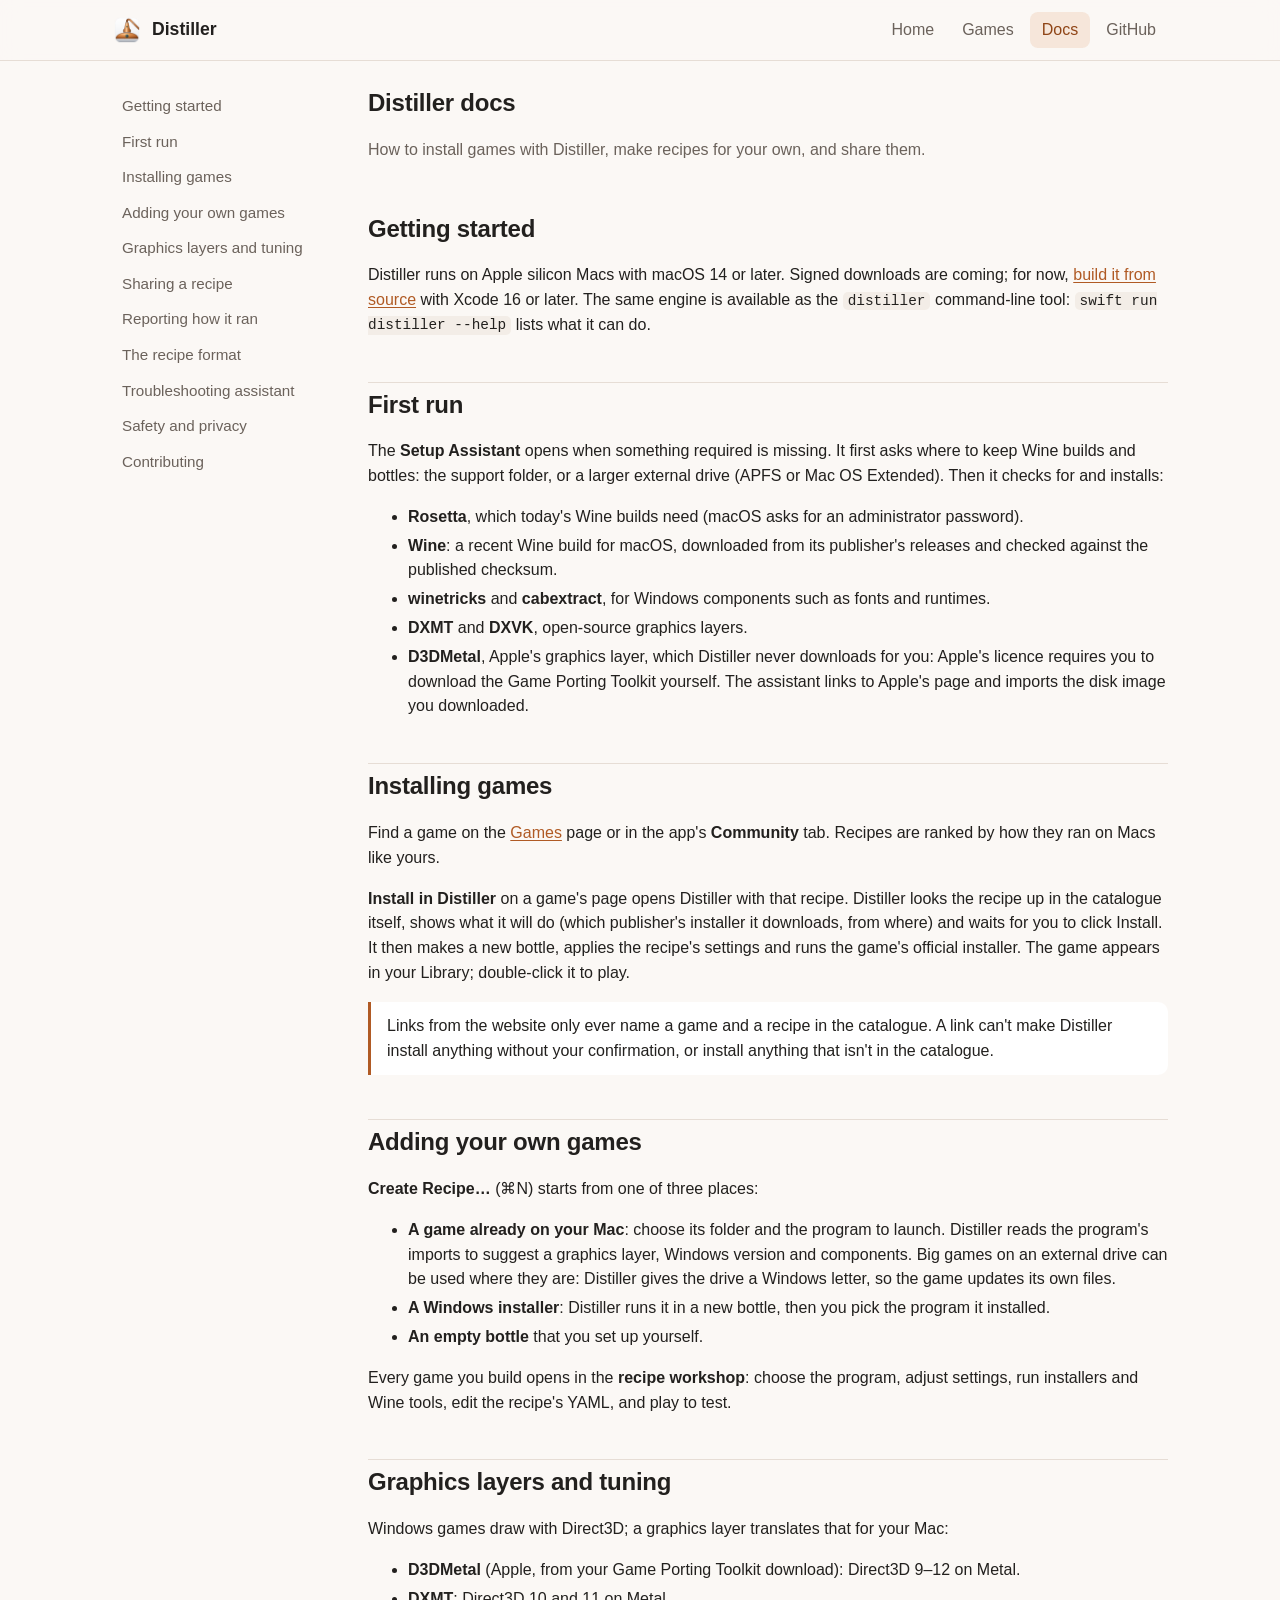
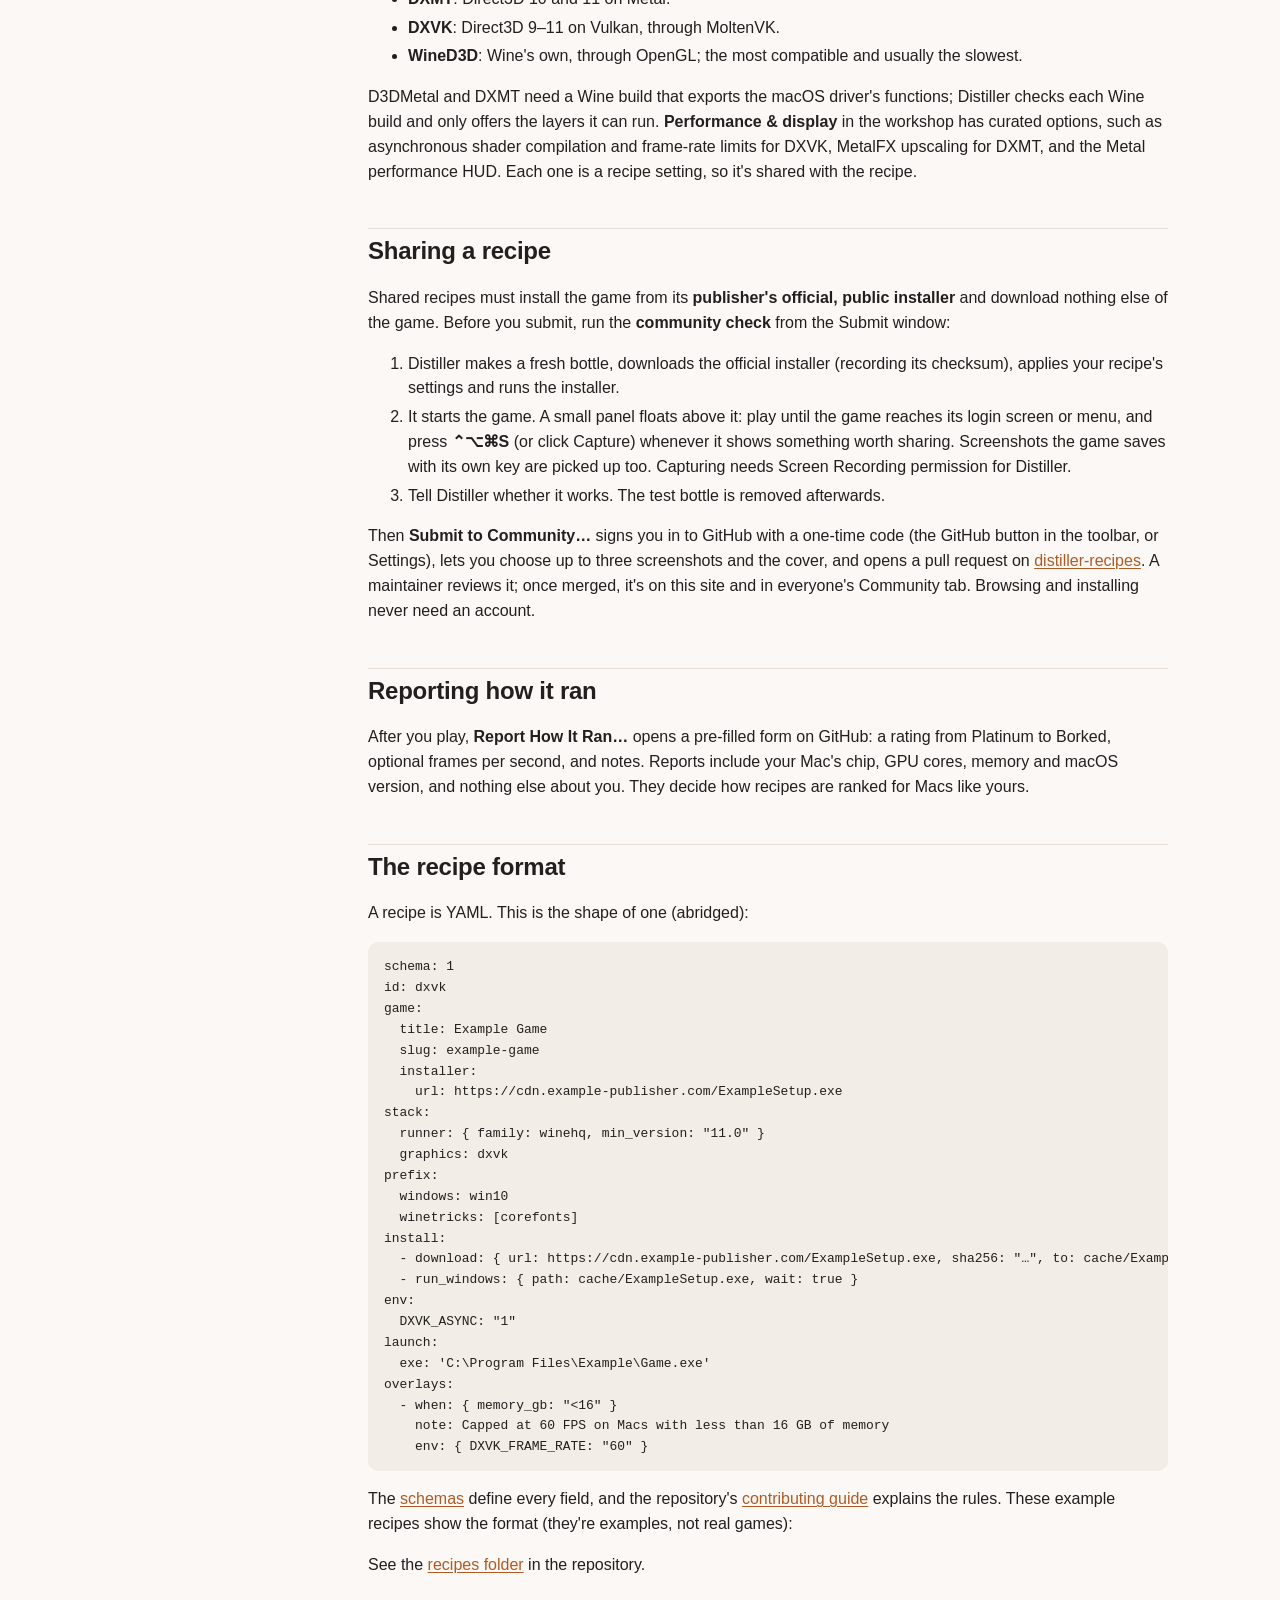
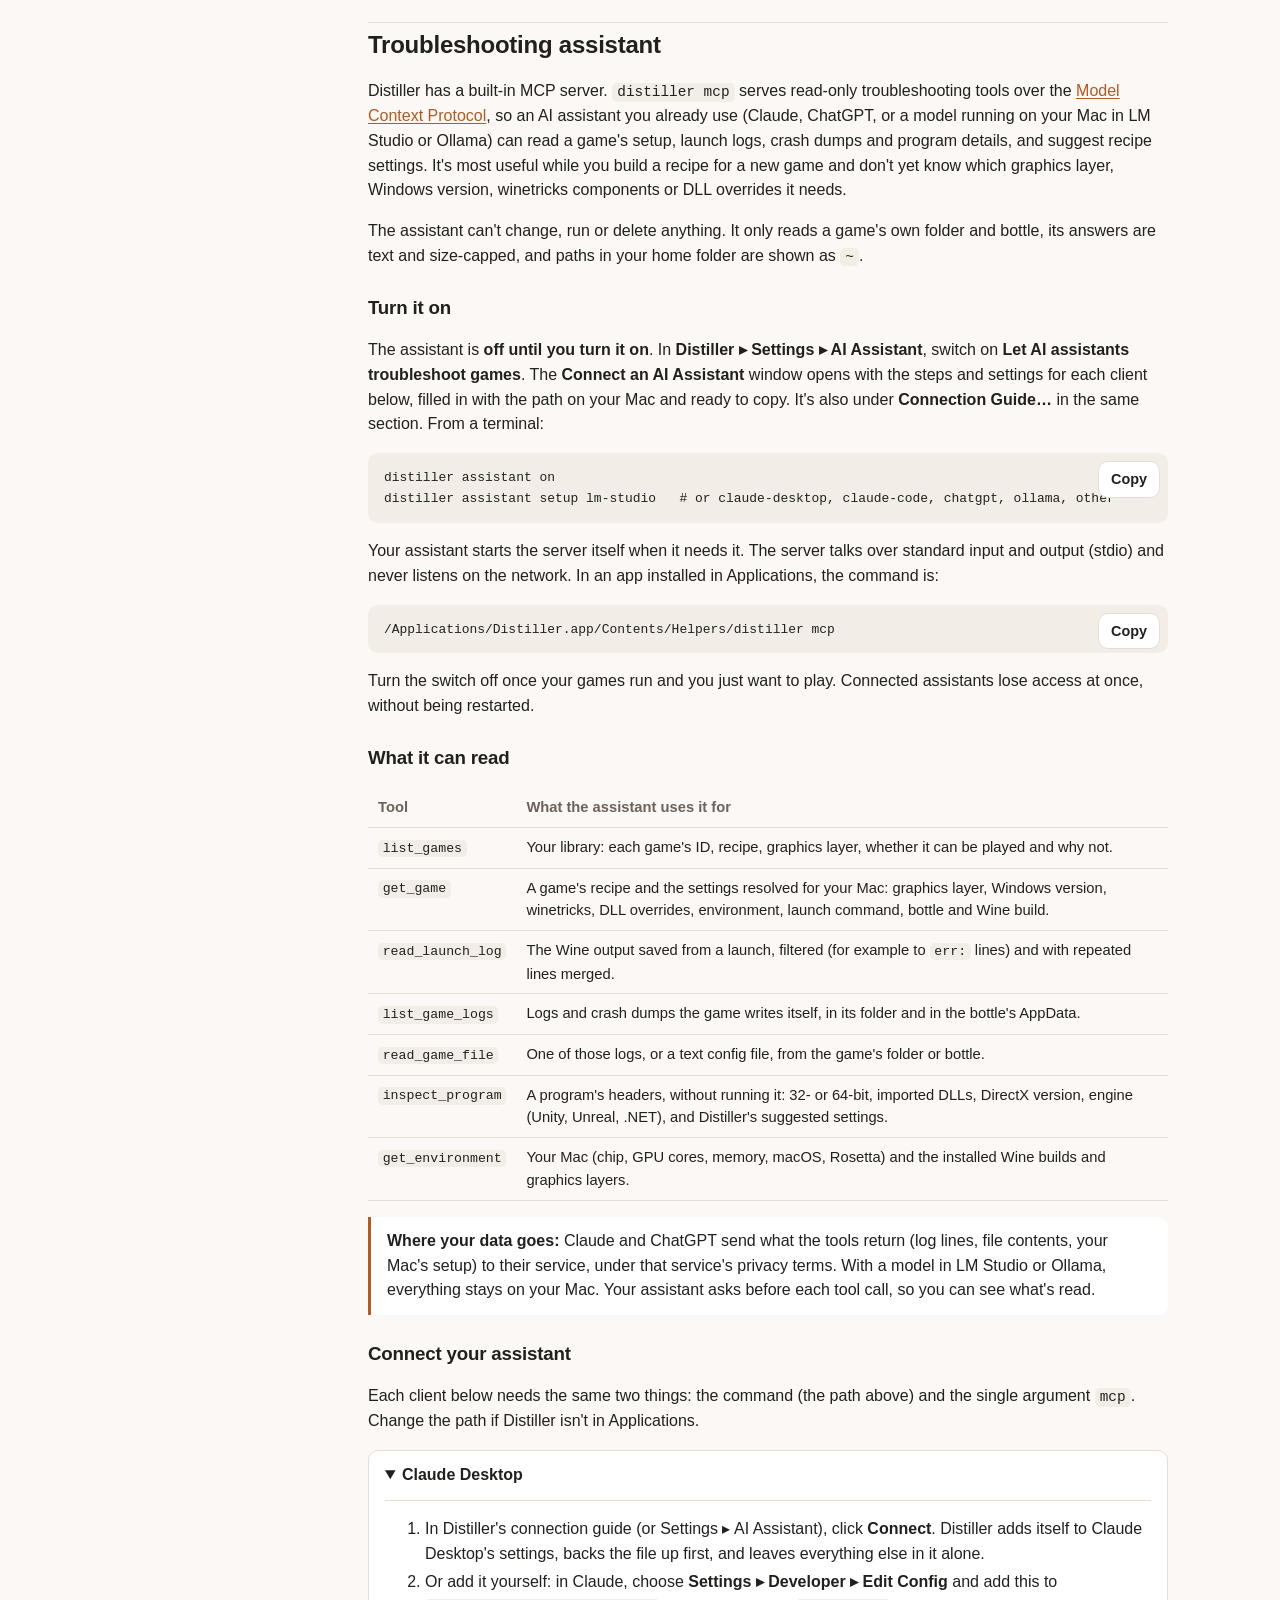
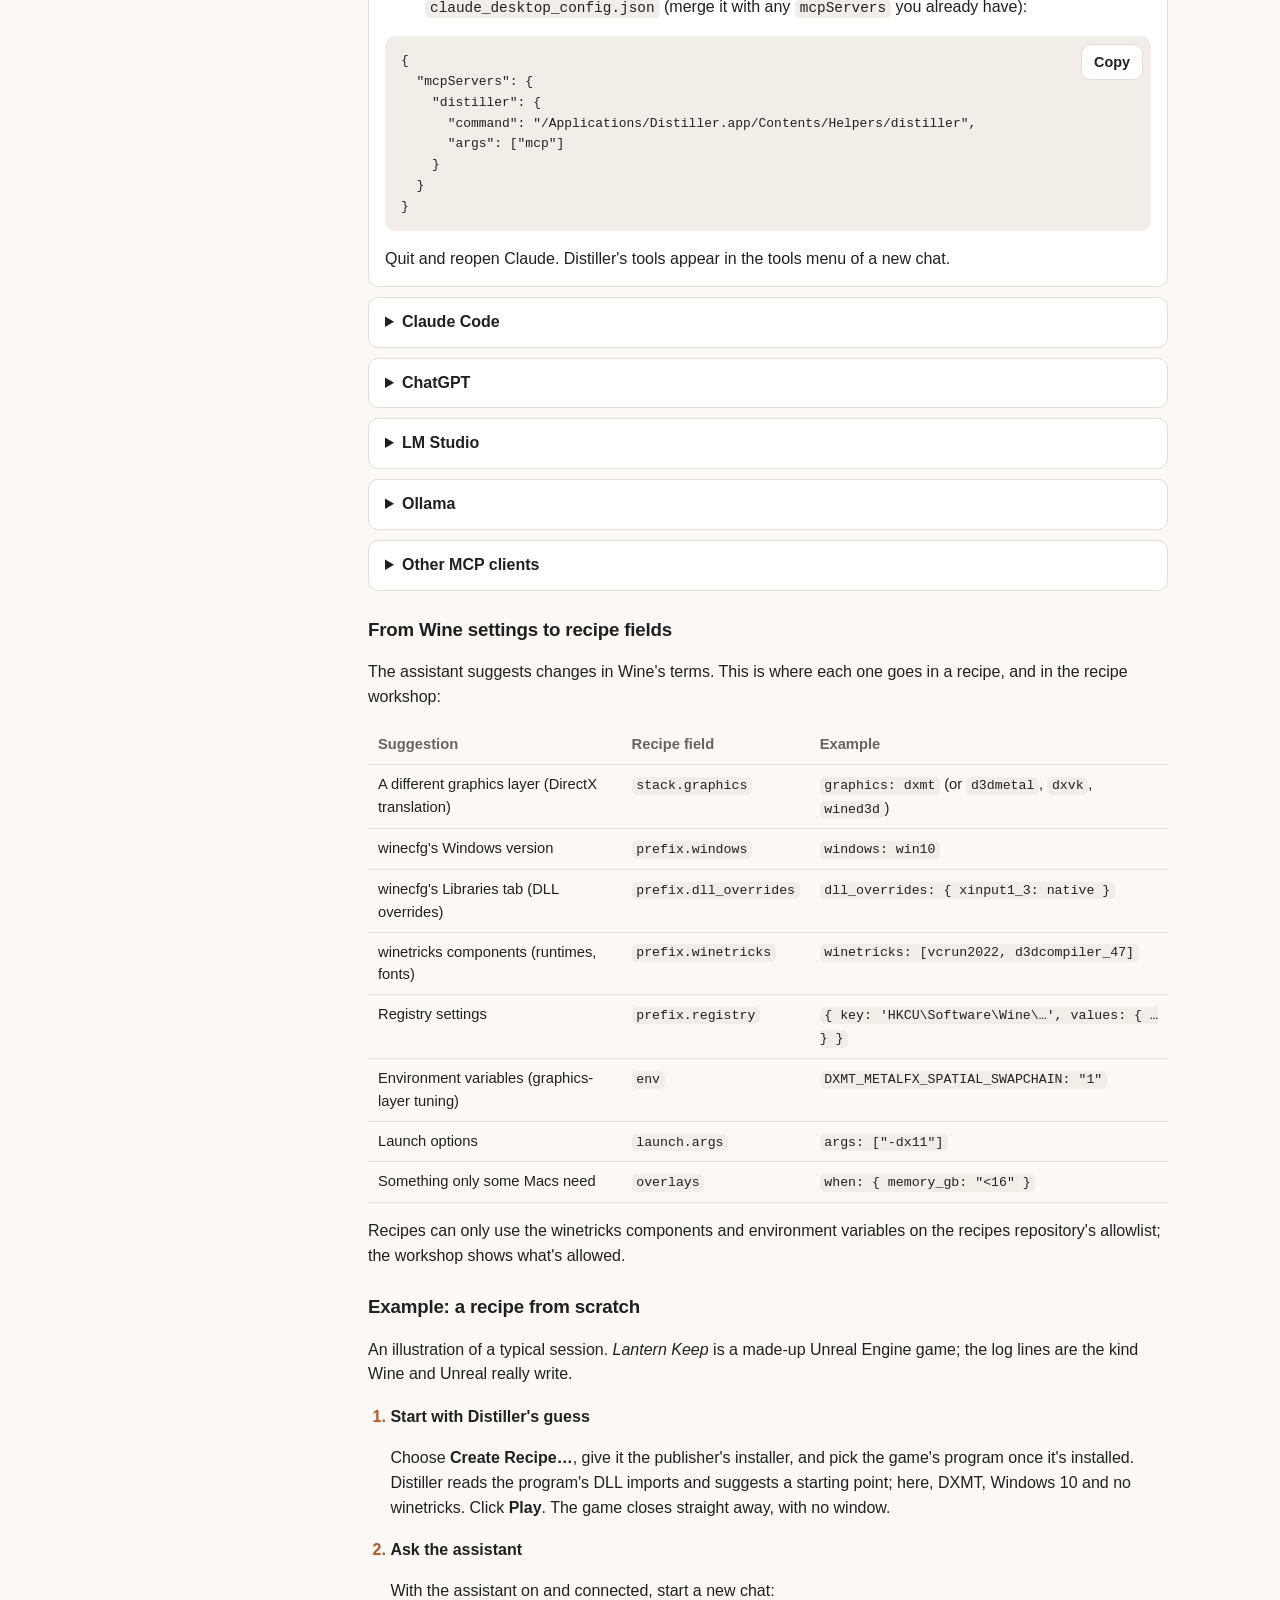
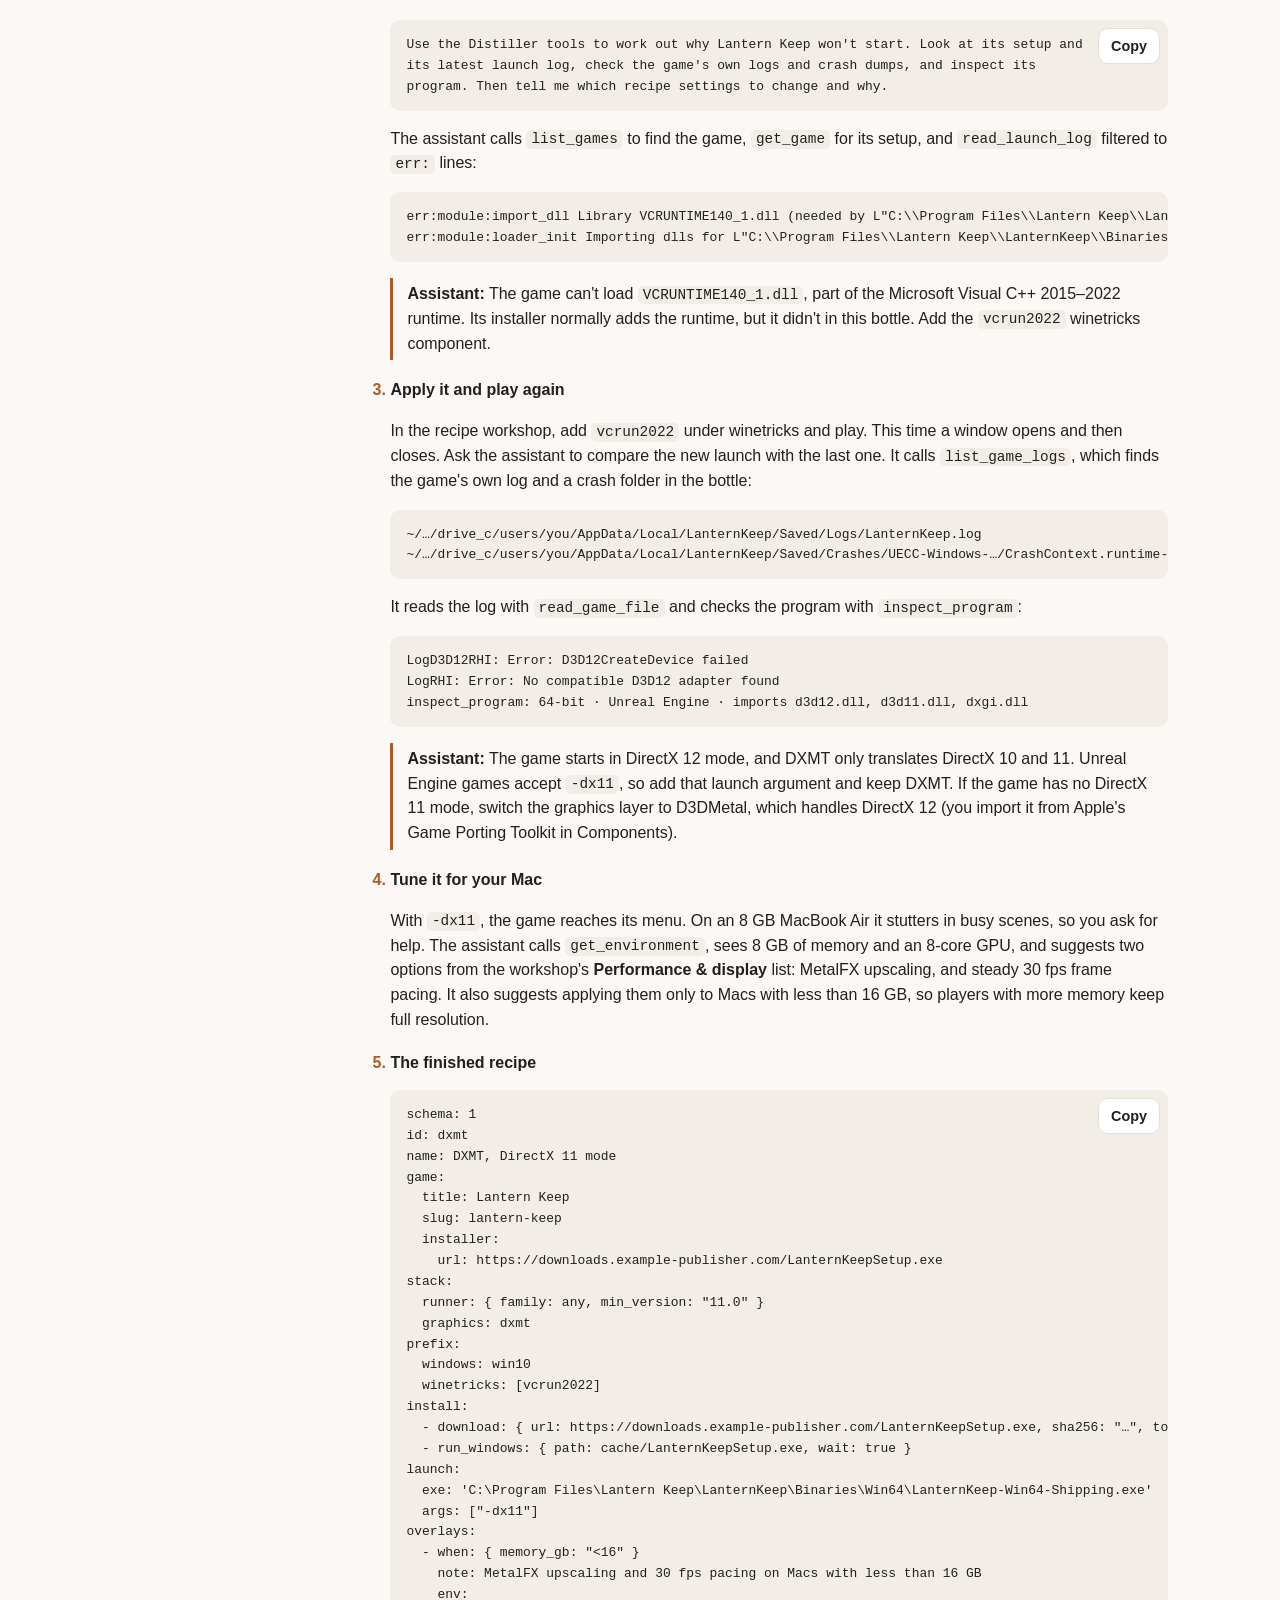
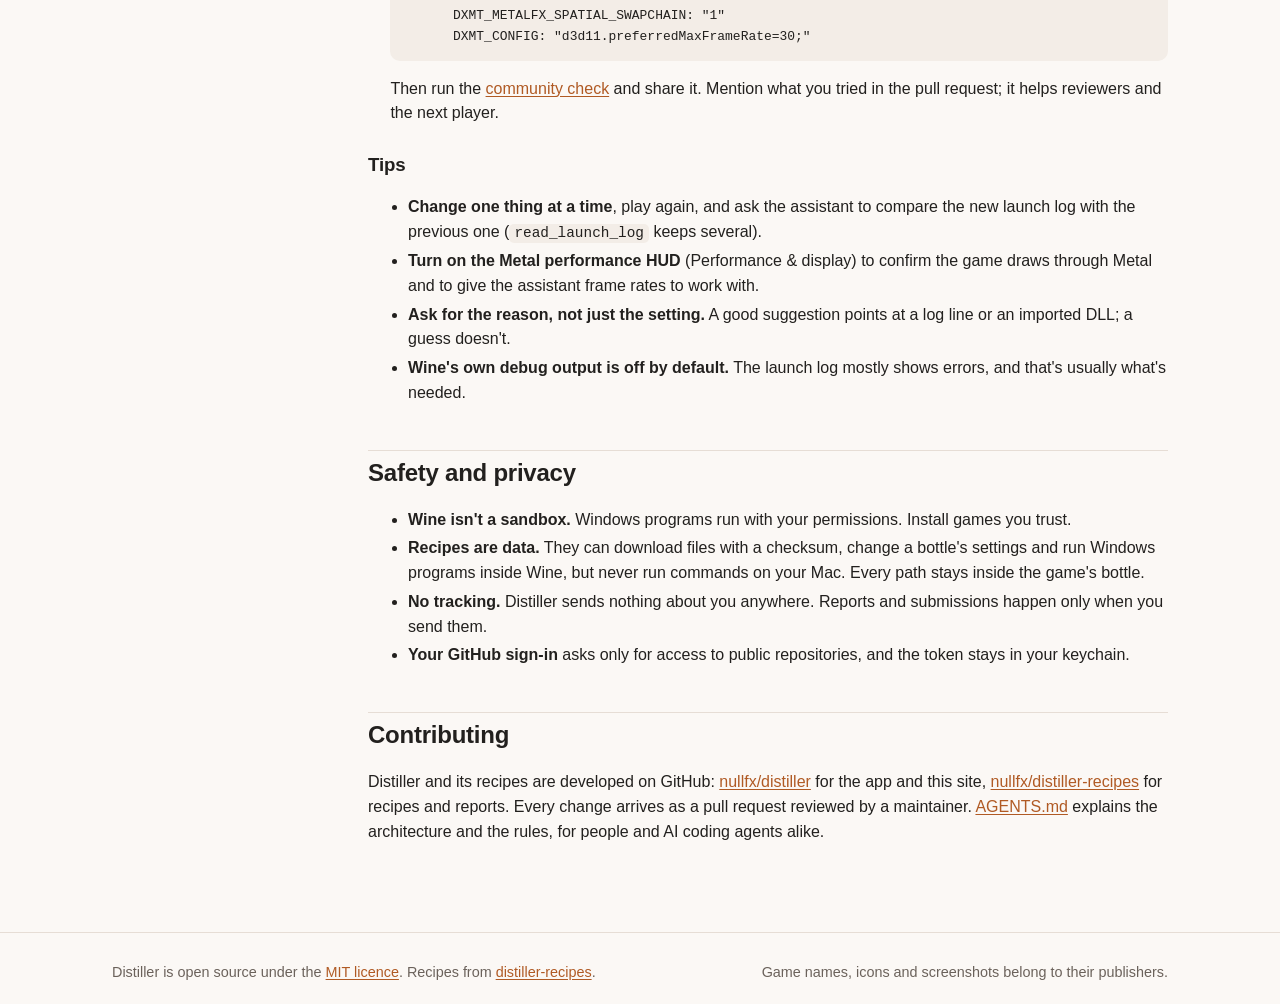
==== site/docs/index.html @ 23c2e6ca "AI assistant: off by default, connection guide in the app and on the website - The troubleshooting a" ====
<!doctype html>
<html lang="en">
<head>
  <meta charset="utf-8">
  <meta name="viewport" content="width=device-width, initial-scale=1, viewport-fit=cover">
  <title>Docs · Distiller</title>
  <meta name="description" content="How to install Windows games with Distiller, make recipes and share them.">
  <meta name="color-scheme" content="light dark">
  <meta property="og:title" content="Docs · Distiller">
  <meta property="og:description" content="How to install Windows games with Distiller, make recipes and share them.">
  <meta property="og:image" content="https://nullfx.github.io/distiller/assets/icon.png">
  <link rel="icon" type="image/png" href="../assets/favicon.png">
  <link rel="apple-touch-icon" href="../assets/icon.png">
  <link rel="stylesheet" href="../assets/site.css">
</head>
<body>
  <header class="site-header">
    <div class="wrap">
      <a class="brand" href="../"><img src="../assets/favicon.png" alt="" width="30" height="30">Distiller</a>
      <nav class="site-nav" aria-label="Site">
        <a href="../">Home</a>
        <a href="../games/">Games</a>
        <a href="../docs/" aria-current="page">Docs</a>
        <a href="https://github.com/nullfx/distiller">GitHub</a>
      </nav>
    </div>
  </header>
  <main>
    <div class="wrap docs-layout docs">
      <nav class="docs-nav" aria-label="Docs">
        <a href="#getting-started">Getting started</a>
        <a href="#first-run">First run</a>
        <a href="#installing">Installing games</a>
        <a href="#your-games">Adding your own games</a>
        <a href="#graphics">Graphics layers and tuning</a>
        <a href="#sharing">Sharing a recipe</a>
        <a href="#reports">Reporting how it ran</a>
        <a href="#recipes">The recipe format</a>
        <a href="#assistant">Troubleshooting assistant</a>
        <a href="#safety">Safety and privacy</a>
        <a href="#contributing">Contributing</a>
      </nav>
      <article>
        <h1>Distiller docs</h1>
        <p class="muted">How to install games with Distiller, make recipes for your own, and share them.</p>

        <section id="getting-started">
          <h2>Getting started</h2>
          <p>Distiller runs on Apple silicon Macs with macOS 14 or later. Signed downloads are coming; for now, <a href="../#get">build it from source</a> with Xcode 16 or later. The same engine is available as the <code>distiller</code> command-line tool: <code>swift run distiller --help</code> lists what it can do.</p>
        </section>

        <section id="first-run">
          <h2>First run</h2>
          <p>The <strong>Setup Assistant</strong> opens when something required is missing. It first asks where to keep Wine builds and bottles: the support folder, or a larger external drive (APFS or Mac OS Extended). Then it checks for and installs:</p>
          <ul>
            <li><strong>Rosetta</strong>, which today's Wine builds need (macOS asks for an administrator password).</li>
            <li><strong>Wine</strong>: a recent Wine build for macOS, downloaded from its publisher's releases and checked against the published checksum.</li>
            <li><strong>winetricks</strong> and <strong>cabextract</strong>, for Windows components such as fonts and runtimes.</li>
            <li><strong>DXMT</strong> and <strong>DXVK</strong>, open-source graphics layers.</li>
            <li><strong>D3DMetal</strong>, Apple's graphics layer, which Distiller never downloads for you: Apple's licence requires you to download the Game Porting Toolkit yourself. The assistant links to Apple's page and imports the disk image you downloaded.</li>
          </ul>
        </section>

        <section id="installing">
          <h2>Installing games</h2>
          <p>Find a game on the <a href="../games/">Games</a> page or in the app's <strong>Community</strong> tab. Recipes are ranked by how they ran on Macs like yours.</p>
          <p><strong>Install in Distiller</strong> on a game's page opens Distiller with that recipe. Distiller looks the recipe up in the catalogue itself, shows what it will do (which publisher's installer it downloads, from where) and waits for you to click Install. It then makes a new bottle, applies the recipe's settings and runs the game's official installer. The game appears in your Library; double-click it to play.</p>
          <p class="callout">Links from the website only ever name a game and a recipe in the catalogue. A link can't make Distiller install anything without your confirmation, or install anything that isn't in the catalogue.</p>
        </section>

        <section id="your-games">
          <h2>Adding your own games</h2>
          <p><strong>Create Recipe…</strong> (⌘N) starts from one of three places:</p>
          <ul>
            <li><strong>A game already on your Mac</strong>: choose its folder and the program to launch. Distiller reads the program's imports to suggest a graphics layer, Windows version and components. Big games on an external drive can be used where they are: Distiller gives the drive a Windows letter, so the game updates its own files.</li>
            <li><strong>A Windows installer</strong>: Distiller runs it in a new bottle, then you pick the program it installed.</li>
            <li><strong>An empty bottle</strong> that you set up yourself.</li>
          </ul>
          <p>Every game you build opens in the <strong>recipe workshop</strong>: choose the program, adjust settings, run installers and Wine tools, edit the recipe's YAML, and play to test.</p>
        </section>

        <section id="graphics">
          <h2>Graphics layers and tuning</h2>
          <p>Windows games draw with Direct3D; a graphics layer translates that for your Mac:</p>
          <ul>
            <li><strong>D3DMetal</strong> (Apple, from your Game Porting Toolkit download): Direct3D 9–12 on Metal.</li>
            <li><strong>DXMT</strong>: Direct3D 10 and 11 on Metal.</li>
            <li><strong>DXVK</strong>: Direct3D 9–11 on Vulkan, through MoltenVK.</li>
            <li><strong>WineD3D</strong>: Wine's own, through OpenGL; the most compatible and usually the slowest.</li>
          </ul>
          <p>D3DMetal and DXMT need a Wine build that exports the macOS driver's functions; Distiller checks each Wine build and only offers the layers it can run. <strong>Performance &amp; display</strong> in the workshop has curated options, such as asynchronous shader compilation and frame-rate limits for DXVK, MetalFX upscaling for DXMT, and the Metal performance HUD. Each one is a recipe setting, so it's shared with the recipe.</p>
        </section>

        <section id="sharing">
          <h2>Sharing a recipe</h2>
          <p>Shared recipes must install the game from its <strong>publisher's official, public installer</strong> and download nothing else of the game. Before you submit, run the <strong>community check</strong> from the Submit window:</p>
          <ol>
            <li>Distiller makes a fresh bottle, downloads the official installer (recording its checksum), applies your recipe's settings and runs the installer.</li>
            <li>It starts the game. A small panel floats above it: play until the game reaches its login screen or menu, and press <strong>⌃⌥⌘S</strong> (or click Capture) whenever it shows something worth sharing. Screenshots the game saves with its own key are picked up too. Capturing needs Screen Recording permission for Distiller.</li>
            <li>Tell Distiller whether it works. The test bottle is removed afterwards.</li>
          </ol>
          <p>Then <strong>Submit to Community…</strong> signs you in to GitHub with a one-time code (the GitHub button in the toolbar, or Settings), lets you choose up to three screenshots and the cover, and opens a pull request on <a href="https://github.com/nullfx/distiller-recipes">distiller-recipes</a>. A maintainer reviews it; once merged, it's on this site and in everyone's Community tab. Browsing and installing never need an account.</p>
        </section>

        <section id="reports">
          <h2>Reporting how it ran</h2>
          <p>After you play, <strong>Report How It Ran…</strong> opens a pre-filled form on GitHub: a rating from Platinum to Borked, optional frames per second, and notes. Reports include your Mac's chip, GPU cores, memory and macOS version, and nothing else about you. They decide how recipes are ranked for Macs like yours.</p>
        </section>

        <section id="recipes">
          <h2>The recipe format</h2>
          <p>A recipe is YAML. This is the shape of one (abridged):</p>
<pre><code>schema: 1
id: dxvk
game:
  title: Example Game
  slug: example-game
  installer:
    url: https://cdn.example-publisher.com/ExampleSetup.exe
stack:
  runner: { family: winehq, min_version: "11.0" }
  graphics: dxvk
prefix:
  windows: win10
  winetricks: [corefonts]
install:
  - download: { url: https://cdn.example-publisher.com/ExampleSetup.exe, sha256: "…", to: cache/ExampleSetup.exe }
  - run_windows: { path: cache/ExampleSetup.exe, wait: true }
env:
  DXVK_ASYNC: "1"
launch:
  exe: 'C:\Program Files\Example\Game.exe'
overlays:
  - when: { memory_gb: "&lt;16" }
    note: Capped at 60 FPS on Macs with less than 16 GB of memory
    env: { DXVK_FRAME_RATE: "60" }</code></pre>
          <p>The <a href="https://github.com/nullfx/distiller-recipes/tree/main/schema">schemas</a> define every field, and the repository's <a href="https://github.com/nullfx/distiller-recipes/blob/main/CONTRIBUTING.md">contributing guide</a> explains the rules. These example recipes show the format (they're examples, not real games):</p>
          <div id="examples" aria-live="polite"><p class="muted">Loading examples…</p></div>
        </section>

        <section id="assistant">
          <h2>Troubleshooting assistant</h2>
          <p>Distiller has a built-in MCP server. <code>distiller mcp</code> serves read-only troubleshooting tools over the <a href="https://modelcontextprotocol.io/">Model Context Protocol</a>, so an AI assistant you already use (Claude, ChatGPT, or a model running on your Mac in LM Studio or Ollama) can read a game's setup, launch logs, crash dumps and program details, and suggest recipe settings. It's most useful while you build a recipe for a new game and don't yet know which graphics layer, Windows version, winetricks components or DLL overrides it needs.</p>
          <p>The assistant can't change, run or delete anything. It only reads a game's own folder and bottle, its answers are text and size-capped, and paths in your home folder are shown as <code>~</code>.</p>

          <h3 id="assistant-on">Turn it on</h3>
          <p>The assistant is <strong>off until you turn it on</strong>. In <strong>Distiller ▸ Settings ▸ AI Assistant</strong>, switch on <strong>Let AI assistants troubleshoot games</strong>. The <strong>Connect an AI Assistant</strong> window opens with the steps and settings for each client below, filled in with the path on your Mac and ready to copy. It's also under <strong>Connection Guide…</strong> in the same section. From a terminal:</p>
<pre data-copy><code>distiller assistant on
distiller assistant setup lm-studio   # or claude-desktop, claude-code, chatgpt, ollama, other</code></pre>
          <p>Your assistant starts the server itself when it needs it. The server talks over standard input and output (stdio) and never listens on the network. In an app installed in Applications, the command is:</p>
<pre data-copy><code>/Applications/Distiller.app/Contents/Helpers/distiller mcp</code></pre>
          <p>Turn the switch off once your games run and you just want to play. Connected assistants lose access at once, without being restarted.</p>

          <h3 id="assistant-tools">What it can read</h3>
          <div class="table-scroll">
            <table>
              <thead><tr><th>Tool</th><th>What the assistant uses it for</th></tr></thead>
              <tbody>
                <tr><td><code>list_games</code></td><td>Your library: each game's ID, recipe, graphics layer, whether it can be played and why not.</td></tr>
                <tr><td><code>get_game</code></td><td>A game's recipe and the settings resolved for your Mac: graphics layer, Windows version, winetricks, DLL overrides, environment, launch command, bottle and Wine build.</td></tr>
                <tr><td><code>read_launch_log</code></td><td>The Wine output saved from a launch, filtered (for example to <code>err:</code> lines) and with repeated lines merged.</td></tr>
                <tr><td><code>list_game_logs</code></td><td>Logs and crash dumps the game writes itself, in its folder and in the bottle's AppData.</td></tr>
                <tr><td><code>read_game_file</code></td><td>One of those logs, or a text config file, from the game's folder or bottle.</td></tr>
                <tr><td><code>inspect_program</code></td><td>A program's headers, without running it: 32- or 64-bit, imported DLLs, DirectX version, engine (Unity, Unreal, .NET), and Distiller's suggested settings.</td></tr>
                <tr><td><code>get_environment</code></td><td>Your Mac (chip, GPU cores, memory, macOS, Rosetta) and the installed Wine builds and graphics layers.</td></tr>
              </tbody>
            </table>
          </div>
          <p class="callout"><strong>Where your data goes:</strong> Claude and ChatGPT send what the tools return (log lines, file contents, your Mac's setup) to their service, under that service's privacy terms. With a model in LM Studio or Ollama, everything stays on your Mac. Your assistant asks before each tool call, so you can see what's read.</p>

          <h3 id="assistant-connect">Connect your assistant</h3>
          <p>Each client below needs the same two things: the command (the path above) and the single argument <code>mcp</code>. Change the path if Distiller isn't in Applications.</p>

          <details class="connect" open>
            <summary>Claude Desktop</summary>
            <ol>
              <li>In Distiller's connection guide (or Settings ▸ AI Assistant), click <strong>Connect</strong>. Distiller adds itself to Claude Desktop's settings, backs the file up first, and leaves everything else in it alone.</li>
              <li>Or add it yourself: in Claude, choose <strong>Settings ▸ Developer ▸ Edit Config</strong> and add this to <code>claude_desktop_config.json</code> (merge it with any <code>mcpServers</code> you already have):</li>
            </ol>
<pre data-copy><code>{
  "mcpServers": {
    "distiller": {
      "command": "/Applications/Distiller.app/Contents/Helpers/distiller",
      "args": ["mcp"]
    }
  }
}</code></pre>
            <p>Quit and reopen Claude. Distiller's tools appear in the tools menu of a new chat.</p>
          </details>

          <details class="connect">
            <summary>Claude Code</summary>
<pre data-copy><code>claude mcp add --scope user distiller -- /Applications/Distiller.app/Contents/Helpers/distiller mcp</code></pre>
            <p><code>--scope user</code> makes it available in every project. Start <code>claude</code> and run <code>/mcp</code> to check it's connected.</p>
          </details>

          <details class="connect">
            <summary>ChatGPT</summary>
            <p>The ChatGPT desktop app can start local (STDIO) MCP servers: open <strong>Settings ▸ MCP servers</strong>, add a server named <code>distiller</code> of type <strong>STDIO</strong>, with the command above and the argument <code>mcp</code>. The app shares this list with Codex, which keeps it in <code>~/.codex/config.toml</code>, so you can add it there instead:</p>
<pre data-copy><code>[mcp_servers.distiller]
command = "/Applications/Distiller.app/Contents/Helpers/distiller"
args = ["mcp"]</code></pre>
            <p>ChatGPT on the web, and versions of the app that only offer remote (HTTPS) servers, can't use Distiller: its server runs on your Mac and isn't reachable from the internet. We don't recommend exposing it through a tunnel.</p>
          </details>

          <details class="connect">
            <summary>LM Studio</summary>
            <ol>
              <li>Open the <strong>Program</strong> tab in the right-hand sidebar and choose <strong>Install ▸ Edit mcp.json</strong>.</li>
              <li>Add the <code>distiller</code> entry inside <code>mcpServers</code> and save:</li>
            </ol>
<pre data-copy><code>{
  "mcpServers": {
    "distiller": {
      "command": "/Applications/Distiller.app/Contents/Helpers/distiller",
      "args": ["mcp"]
    }
  }
}</code></pre>
            <p>Load a model that supports tool use (a recent Qwen or gpt-oss model works well), and set its context length to at least 32K tokens: recipes and logs are long, and a short context makes the model forget what it read. LM Studio asks before each tool call.</p>
          </details>

          <details class="connect">
            <summary>Ollama</summary>
            <p>Ollama runs models but doesn't start MCP servers itself, so pair it with an MCP client that talks to Ollama. One is <a href="https://github.com/jonigl/mcp-client-for-ollama">mcp-client-for-ollama</a> (<code>ollmcp</code>), a chat app for the terminal. Save the JSON above as <code>distiller-mcp.json</code>, then:</p>
<pre data-copy><code>pip install ollmcp
OLLAMA_CONTEXT_LENGTH=32768 ollama serve      # in another terminal, if Ollama isn't running
ollama pull qwen3:14b
ollmcp --servers-json distiller-mcp.json --model qwen3:14b</code></pre>
            <p>Any model with tool calling works; bigger ones follow logs better. Other desktop chat apps that support both Ollama and MCP servers use the same <code>command</code> and <code>args</code>.</p>
          </details>

          <details class="connect">
            <summary>Other MCP clients</summary>
            <p>Any client that can start a local (stdio) MCP server can use Distiller. Most read an <code>mcpServers</code> block like the one above; others ask for the command and its arguments separately:</p>
<pre data-copy><code>/Applications/Distiller.app/Contents/Helpers/distiller mcp</code></pre>
            <p>The server speaks JSON-RPC 2.0, one message per line, and writes its status to standard error. To test it by hand, run the command and type <code>{"jsonrpc":"2.0","id":1,"method":"tools/list"}</code>.</p>
          </details>

          <h3 id="assistant-settings">From Wine settings to recipe fields</h3>
          <p>The assistant suggests changes in Wine's terms. This is where each one goes in a recipe, and in the recipe workshop:</p>
          <div class="table-scroll">
            <table>
              <thead><tr><th>Suggestion</th><th>Recipe field</th><th>Example</th></tr></thead>
              <tbody>
                <tr><td>A different graphics layer (DirectX translation)</td><td><code>stack.graphics</code></td><td><code>graphics: dxmt</code> (or <code>d3dmetal</code>, <code>dxvk</code>, <code>wined3d</code>)</td></tr>
                <tr><td>winecfg's Windows version</td><td><code>prefix.windows</code></td><td><code>windows: win10</code></td></tr>
                <tr><td>winecfg's Libraries tab (DLL overrides)</td><td><code>prefix.dll_overrides</code></td><td><code>dll_overrides: { xinput1_3: native }</code></td></tr>
                <tr><td>winetricks components (runtimes, fonts)</td><td><code>prefix.winetricks</code></td><td><code>winetricks: [vcrun2022, d3dcompiler_47]</code></td></tr>
                <tr><td>Registry settings</td><td><code>prefix.registry</code></td><td><code>{ key: 'HKCU\Software\Wine\…', values: { … } }</code></td></tr>
                <tr><td>Environment variables (graphics-layer tuning)</td><td><code>env</code></td><td><code>DXMT_METALFX_SPATIAL_SWAPCHAIN: "1"</code></td></tr>
                <tr><td>Launch options</td><td><code>launch.args</code></td><td><code>args: ["-dx11"]</code></td></tr>
                <tr><td>Something only some Macs need</td><td><code>overlays</code></td><td><code>when: { memory_gb: "&lt;16" }</code></td></tr>
              </tbody>
            </table>
          </div>
          <p>Recipes can only use the winetricks components and environment variables on the recipes repository's allowlist; the workshop shows what's allowed.</p>

          <h3 id="assistant-example">Example: a recipe from scratch</h3>
          <p>An illustration of a typical session. <em>Lantern Keep</em> is a made-up Unreal Engine game; the log lines are the kind Wine and Unreal really write.</p>

          <ol class="walkthrough">
            <li>
              <h4>Start with Distiller's guess</h4>
              <p>Choose <strong>Create Recipe…</strong>, give it the publisher's installer, and pick the game's program once it's installed. Distiller reads the program's DLL imports and suggests a starting point; here, DXMT, Windows 10 and no winetricks. Click <strong>Play</strong>. The game closes straight away, with no window.</p>
            </li>
            <li>
              <h4>Ask the assistant</h4>
              <p>With the assistant on and connected, start a new chat:</p>
<pre data-copy class="prompt"><code>Use the Distiller tools to work out why Lantern Keep won't start. Look at its setup and its latest launch log, check the game's own logs and crash dumps, and inspect its program. Then tell me which recipe settings to change and why.</code></pre>
              <p>The assistant calls <code>list_games</code> to find the game, <code>get_game</code> for its setup, and <code>read_launch_log</code> filtered to <code>err:</code> lines:</p>
<pre><code>err:module:import_dll Library VCRUNTIME140_1.dll (needed by L"C:\\Program Files\\Lantern Keep\\LanternKeep\\Binaries\\Win64\\LanternKeep-Win64-Shipping.exe") not found
err:module:loader_init Importing dlls for L"C:\\Program Files\\Lantern Keep\\LanternKeep\\Binaries\\Win64\\LanternKeep-Win64-Shipping.exe" failed, status c0000135</code></pre>
              <p class="reply"><strong>Assistant:</strong> The game can't load <code>VCRUNTIME140_1.dll</code>, part of the Microsoft Visual C++ 2015–2022 runtime. Its installer normally adds the runtime, but it didn't in this bottle. Add the <code>vcrun2022</code> winetricks component.</p>
            </li>
            <li>
              <h4>Apply it and play again</h4>
              <p>In the recipe workshop, add <code>vcrun2022</code> under winetricks and play. This time a window opens and then closes. Ask the assistant to compare the new launch with the last one. It calls <code>list_game_logs</code>, which finds the game's own log and a crash folder in the bottle:</p>
<pre><code>~/…/drive_c/users/you/AppData/Local/LanternKeep/Saved/Logs/LanternKeep.log
~/…/drive_c/users/you/AppData/Local/LanternKeep/Saved/Crashes/UECC-Windows-…/CrashContext.runtime-xml</code></pre>
              <p>It reads the log with <code>read_game_file</code> and checks the program with <code>inspect_program</code>:</p>
<pre><code>LogD3D12RHI: Error: D3D12CreateDevice failed
LogRHI: Error: No compatible D3D12 adapter found
inspect_program: 64-bit · Unreal Engine · imports d3d12.dll, d3d11.dll, dxgi.dll</code></pre>
              <p class="reply"><strong>Assistant:</strong> The game starts in DirectX 12 mode, and DXMT only translates DirectX 10 and 11. Unreal Engine games accept <code>-dx11</code>, so add that launch argument and keep DXMT. If the game has no DirectX 11 mode, switch the graphics layer to D3DMetal, which handles DirectX 12 (you import it from Apple's Game Porting Toolkit in Components).</p>
            </li>
            <li>
              <h4>Tune it for your Mac</h4>
              <p>With <code>-dx11</code>, the game reaches its menu. On an 8 GB MacBook Air it stutters in busy scenes, so you ask for help. The assistant calls <code>get_environment</code>, sees 8 GB of memory and an 8-core GPU, and suggests two options from the workshop's <strong>Performance &amp; display</strong> list: MetalFX upscaling, and steady 30 fps frame pacing. It also suggests applying them only to Macs with less than 16 GB, so players with more memory keep full resolution.</p>
            </li>
            <li>
              <h4>The finished recipe</h4>
<pre data-copy><code>schema: 1
id: dxmt
name: DXMT, DirectX 11 mode
game:
  title: Lantern Keep
  slug: lantern-keep
  installer:
    url: https://downloads.example-publisher.com/LanternKeepSetup.exe
stack:
  runner: { family: any, min_version: "11.0" }
  graphics: dxmt
prefix:
  windows: win10
  winetricks: [vcrun2022]
install:
  - download: { url: https://downloads.example-publisher.com/LanternKeepSetup.exe, sha256: "…", to: cache/LanternKeepSetup.exe }
  - run_windows: { path: cache/LanternKeepSetup.exe, wait: true }
launch:
  exe: 'C:\Program Files\Lantern Keep\LanternKeep\Binaries\Win64\LanternKeep-Win64-Shipping.exe'
  args: ["-dx11"]
overlays:
  - when: { memory_gb: "&lt;16" }
    note: MetalFX upscaling and 30 fps pacing on Macs with less than 16 GB
    env:
      DXMT_METALFX_SPATIAL_SWAPCHAIN: "1"
      DXMT_CONFIG: "d3d11.preferredMaxFrameRate=30;"</code></pre>
              <p>Then run the <a href="#sharing">community check</a> and share it. Mention what you tried in the pull request; it helps reviewers and the next player.</p>
            </li>
          </ol>

          <h3 id="assistant-tips">Tips</h3>
          <ul>
            <li><strong>Change one thing at a time</strong>, play again, and ask the assistant to compare the new launch log with the previous one (<code>read_launch_log</code> keeps several).</li>
            <li><strong>Turn on the Metal performance HUD</strong> (Performance &amp; display) to confirm the game draws through Metal and to give the assistant frame rates to work with.</li>
            <li><strong>Ask for the reason, not just the setting.</strong> A good suggestion points at a log line or an imported DLL; a guess doesn't.</li>
            <li><strong>Wine's own debug output is off by default.</strong> The launch log mostly shows errors, and that's usually what's needed.</li>
          </ul>
        </section>

        <section id="safety">
          <h2>Safety and privacy</h2>
          <ul>
            <li><strong>Wine isn't a sandbox.</strong> Windows programs run with your permissions. Install games you trust.</li>
            <li><strong>Recipes are data.</strong> They can download files with a checksum, change a bottle's settings and run Windows programs inside Wine, but never run commands on your Mac. Every path stays inside the game's bottle.</li>
            <li><strong>No tracking.</strong> Distiller sends nothing about you anywhere. Reports and submissions happen only when you send them.</li>
            <li><strong>Your GitHub sign-in</strong> asks only for access to public repositories, and the token stays in your keychain.</li>
          </ul>
        </section>

        <section id="contributing">
          <h2>Contributing</h2>
          <p>Distiller and its recipes are developed on GitHub: <a href="https://github.com/nullfx/distiller">nullfx/distiller</a> for the app and this site, <a href="https://github.com/nullfx/distiller-recipes">nullfx/distiller-recipes</a> for recipes and reports. Every change arrives as a pull request reviewed by a maintainer. <a href="https://github.com/nullfx/distiller/blob/main/AGENTS.md">AGENTS.md</a> explains the architecture and the rules, for people and AI coding agents alike.</p>
        </section>
      </article>
    </div>
  </main>
  <footer class="site-footer">
    <div class="wrap">
      <span>Distiller is open source under the <a href="https://github.com/nullfx/distiller/blob/main/LICENSE">MIT licence</a>. Recipes from <a href="https://github.com/nullfx/distiller-recipes">distiller-recipes</a>.</span>
      <span>Game names, icons and screenshots belong to their publishers.</span>
    </div>
  </footer>
  <script type="module" src="../assets/site.js"></script>
  <script type="module" src="../assets/docs.js"></script>
</body>
</html>
---- site/assets/site.css ----
/* Distiller website. Copper accents from the app icon; light and dark follow the system. */
:root {
  --bg: #fbf8f5;
  --bg-raised: #ffffff;
  --bg-sunk: #f3ede7;
  --text: #22201e;
  --text-muted: #6b625b;
  --line: #e6ddd5;
  --copper: #b05a24;
  --copper-strong: #8f4416;
  --copper-soft: #f6e6da;
  --focus: #d27a3d;
  --shadow: 0 1px 2px rgba(60, 35, 15, 0.06), 0 6px 18px rgba(60, 35, 15, 0.06);
  --radius: 12px;
  --gutter: clamp(16px, 4vw, 32px);
  --tier-platinum: #6c7a89;
  --tier-gold: #b8860b;
  --tier-silver: #8a8f96;
  --tier-bronze: #a0612f;
  --tier-borked: #b23a3a;
  --tier-none: #8b837c;
  --code-bg: #fdfbf9;
  --code-key: #9a4a17;
  --code-string: #2f6b3a;
  --code-number: #1f5f99;
  --code-literal: #7a3b8f;
  --code-comment: #8b837c;
  --code-punct: #8b7d72;
  color-scheme: light;
}

@media (prefers-color-scheme: dark) {
  :root:not([data-theme="light"]) {
    --bg: #161412;
    --bg-raised: #1f1c19;
    --bg-sunk: #12100f;
    --text: #f1ebe5;
    --text-muted: #b2a79d;
    --line: #34302b;
    --copper: #e08a4f;
    --copper-strong: #f0a46f;
    --copper-soft: #3a2619;
    --shadow: 0 1px 2px rgba(0, 0, 0, 0.3), 0 6px 18px rgba(0, 0, 0, 0.25);
    --tier-platinum: #a9b7c6;
    --tier-gold: #e0b443;
    --tier-silver: #b9bec5;
    --tier-bronze: #d08a52;
    --tier-borked: #e06666;
    --code-bg: #1a1715;
    --code-key: #f0a46f;
    --code-string: #9fd39d;
    --code-number: #8cc3f0;
    --code-literal: #d6a3e6;
    --code-comment: #8f857c;
    --code-punct: #a39689;
    color-scheme: dark;
  }
}

* { box-sizing: border-box; }
html { -webkit-text-size-adjust: 100%; }
body {
  margin: 0;
  background: var(--bg);
  color: var(--text);
  font: 16px/1.55 -apple-system, BlinkMacSystemFont, "SF Pro Text", "Helvetica Neue", Helvetica, Arial, sans-serif;
}
img { max-width: 100%; display: block; }
a { color: var(--copper); text-decoration-thickness: 1px; text-underline-offset: 2px; }
a:hover { color: var(--copper-strong); }
:focus-visible { outline: 2px solid var(--focus); outline-offset: 2px; border-radius: 4px; }
h1, h2, h3 { line-height: 1.2; letter-spacing: -0.01em; }
code, pre { font-family: ui-monospace, "SF Mono", Menlo, Consolas, monospace; font-size: 0.9em; }
code { background: var(--bg-sunk); padding: 0.1em 0.35em; border-radius: 5px; }
pre { background: var(--bg-sunk); padding: 14px 16px; border-radius: 10px; overflow-x: auto; line-height: 1.45; }
pre code { background: none; padding: 0; }

.wrap { max-width: 1120px; margin: 0 auto; padding-inline: var(--gutter); }
.muted { color: var(--text-muted); }
.visually-hidden { position: absolute; width: 1px; height: 1px; overflow: hidden; clip: rect(0 0 0 0); white-space: nowrap; }

/* Header and footer */
.site-header {
  position: sticky; top: 0; z-index: 10;
  background: color-mix(in srgb, var(--bg) 88%, transparent);
  backdrop-filter: saturate(1.4) blur(10px);
  -webkit-backdrop-filter: saturate(1.4) blur(10px);
  border-bottom: 1px solid var(--line);
  padding-top: env(safe-area-inset-top, 0px);
}
.site-header .wrap { display: flex; align-items: center; gap: 20px; min-height: 60px; flex-wrap: wrap; }
.brand { display: flex; align-items: center; gap: 10px; color: var(--text); text-decoration: none; font-weight: 650; font-size: 1.1rem; }
.brand img { width: 30px; height: 30px; }
.site-nav { display: flex; gap: 4px; margin-left: auto; flex-wrap: wrap; }
.site-nav a { color: var(--text-muted); text-decoration: none; padding: 6px 12px; border-radius: 8px; font-weight: 520; }
.site-nav a:hover { color: var(--text); background: var(--bg-sunk); }
.site-nav a[aria-current="page"] { color: var(--copper-strong); background: var(--copper-soft); }
.site-footer { border-top: 1px solid var(--line); margin-top: 72px; padding: 28px 0 calc(28px + env(safe-area-inset-bottom, 0px)); color: var(--text-muted); font-size: 0.9rem; }
.site-footer .wrap { display: flex; gap: 12px 28px; flex-wrap: wrap; justify-content: space-between; }

/* Buttons and chips */
.button {
  display: inline-flex; align-items: center; justify-content: center; gap: 8px;
  padding: 10px 18px; border-radius: 10px; border: 1px solid var(--line);
  background: var(--bg-raised); color: var(--text); font: inherit; font-weight: 600;
  text-decoration: none; cursor: pointer; box-shadow: var(--shadow);
}
.button:hover { color: var(--text); border-color: var(--copper); }
.button.primary { background: var(--copper); border-color: var(--copper); color: #fff; }
.button.primary:hover { background: var(--copper-strong); border-color: var(--copper-strong); color: #fff; }
.button.small { padding: 6px 12px; font-size: 0.9rem; box-shadow: none; }
.button-row { display: flex; gap: 10px; flex-wrap: wrap; align-items: center; }
.chip { display: inline-block; padding: 2px 9px; border-radius: 999px; background: var(--bg-sunk); color: var(--text-muted); font-size: 0.8rem; font-weight: 550; }
.tier { display: inline-flex; align-items: center; gap: 6px; font-weight: 650; font-size: 0.85rem; }
.tier::before { content: ""; width: 9px; height: 9px; border-radius: 50%; background: currentColor; }
.tier-platinum { color: var(--tier-platinum); }
.tier-gold { color: var(--tier-gold); }
.tier-silver { color: var(--tier-silver); }
.tier-bronze { color: var(--tier-bronze); }
.tier-borked { color: var(--tier-borked); }
.tier-none { color: var(--tier-none); }

/* Home */
.hero { padding: clamp(48px, 9vw, 104px) 0 48px; }
.hero .wrap { display: grid; grid-template-columns: minmax(0, 1fr) minmax(0, 1fr); gap: 32px; align-items: center; }
.hero h1 { font-size: clamp(2.2rem, 5vw, 3.5rem); margin: 0 0 16px; }
.hero p.lede { font-size: 1.2rem; color: var(--text-muted); margin: 0 0 28px; max-width: 34em; }
.hero-icon { width: 72px; height: 72px; margin: 0 0 18px; filter: drop-shadow(0 8px 14px rgba(120, 60, 20, 0.16)); }
/* The app's window, captured with its own shadow on a transparent background. */
/* The figure is the grid item, not the image: some browsers (Safari) stretch an image that
   is itself a grid item without scaling its height. The image keeps its own proportions. */
.hero-shot { justify-self: center; width: 100%; max-width: 688px; min-width: 0; margin: 0; }
.hero-shot img { width: 100%; height: auto; aspect-ratio: 688 / 434; object-fit: contain; }
@media (max-width: 760px) { .hero .wrap { grid-template-columns: minmax(0, 1fr); } .hero-shot { max-width: 520px; } }
.section { padding: 40px 0; }
.section h2 { font-size: 1.7rem; margin: 0 0 8px; }
.section > .wrap > p.intro { color: var(--text-muted); margin: 0 0 24px; max-width: 46em; }
.features { display: grid; grid-template-columns: repeat(auto-fit, minmax(240px, 1fr)); gap: 16px; }
.feature { background: var(--bg-raised); border: 1px solid var(--line); border-radius: var(--radius); padding: 20px; }
.feature h3 { margin: 0 0 6px; font-size: 1.05rem; }
.feature p { margin: 0; color: var(--text-muted); font-size: 0.95rem; }
.steps { counter-reset: step; display: grid; grid-template-columns: repeat(auto-fit, minmax(220px, 1fr)); gap: 16px; padding: 0; list-style: none; }
.steps li { counter-increment: step; background: var(--bg-raised); border: 1px solid var(--line); border-radius: var(--radius); padding: 20px 20px 20px 64px; position: relative; }
.steps li::before { content: counter(step); position: absolute; left: 20px; top: 18px; width: 30px; height: 30px; border-radius: 50%; background: var(--copper-soft); color: var(--copper-strong); display: grid; place-items: center; font-weight: 700; }
.steps strong { display: block; margin-bottom: 4px; }

/* Catalogue */
.page-head { padding: 36px 0 12px; }
.page-head h1 { margin: 0 0 6px; font-size: clamp(1.8rem, 4vw, 2.4rem); }
.filters { display: flex; gap: 10px; flex-wrap: wrap; align-items: center; margin: 18px 0 22px; }
.filters input[type="search"], .filters select {
  font: inherit; color: var(--text); background: var(--bg-raised); border: 1px solid var(--line);
  border-radius: 10px; padding: 9px 12px; min-height: 42px;
}
.filters input[type="search"] { flex: 1 1 260px; min-width: 0; }
.filters select { flex: 0 1 auto; }
.result-count { color: var(--text-muted); font-size: 0.9rem; margin: -8px 0 14px; }
.game-grid { display: grid; grid-template-columns: repeat(auto-fill, minmax(250px, 1fr)); gap: 18px; }
.game-card {
  display: flex; flex-direction: column; background: var(--bg-raised); border: 1px solid var(--line);
  border-radius: var(--radius); overflow: hidden; color: inherit; text-decoration: none; box-shadow: var(--shadow);
  transition: transform 0.12s ease, border-color 0.12s ease;
}
.game-card:hover { color: inherit; border-color: var(--copper); transform: translateY(-2px); }
.game-card .cover { aspect-ratio: 16 / 9; background: linear-gradient(135deg, var(--copper-soft), var(--bg-sunk)); object-fit: cover; width: 100%; }
.game-card .body { display: grid; grid-template-columns: 44px minmax(0, 1fr); gap: 4px 12px; padding: 14px; align-items: center; }
.game-card .icon { width: 44px; height: 44px; border-radius: 10px; grid-row: span 2; background: var(--bg-sunk); object-fit: cover; }
.game-card h3 { margin: 0; font-size: 1.05rem; overflow: hidden; text-overflow: ellipsis; white-space: nowrap; }
.game-card .meta { display: flex; gap: 8px; align-items: center; flex-wrap: wrap; font-size: 0.85rem; color: var(--text-muted); }
.empty { text-align: center; padding: 48px 16px; color: var(--text-muted); border: 1px dashed var(--line); border-radius: var(--radius); }
.notice { background: var(--copper-soft); border-radius: var(--radius); padding: 14px 18px; margin: 16px 0; }

/* Game page */
.back { display: inline-block; margin: 24px 0 8px; text-decoration: none; }
.game-head { display: grid; grid-template-columns: 96px minmax(0, 1fr); gap: 20px; align-items: center; margin: 8px 0 24px; }
.game-head .icon { width: 96px; height: 96px; border-radius: 20px; background: var(--bg-sunk); object-fit: cover; box-shadow: var(--shadow); }
.game-head h1 { margin: 0 0 6px; font-size: clamp(1.8rem, 4vw, 2.6rem); }
.facts { display: flex; gap: 6px 14px; flex-wrap: wrap; color: var(--text-muted); }
@media (max-width: 560px) { .game-head { grid-template-columns: 64px minmax(0, 1fr); } .game-head .icon { width: 64px; height: 64px; border-radius: 14px; } }
.game-layout { display: grid; grid-template-columns: minmax(0, 1fr) 300px; gap: 28px; align-items: start; }
@media (max-width: 880px) { .game-layout { grid-template-columns: minmax(0, 1fr); } .game-layout > aside { order: -1; } }
.panel { background: var(--bg-raised); border: 1px solid var(--line); border-radius: var(--radius); padding: 18px 20px; margin-bottom: 18px; }
.panel h2 { font-size: 1.15rem; margin: 0 0 12px; }
.panel h3 { font-size: 1rem; margin: 18px 0 8px; }
.description { white-space: pre-line; margin: 0; }
.link-list { list-style: none; padding: 0; margin: 0; display: grid; gap: 8px; }
.gallery-main { width: 100%; aspect-ratio: 16 / 9; object-fit: cover; border-radius: 10px; background: var(--bg-sunk); cursor: zoom-in; border: 0; padding: 0; }
.gallery-main img { width: 100%; height: 100%; object-fit: cover; border-radius: 10px; }
.thumbs { display: flex; gap: 8px; margin-top: 10px; flex-wrap: wrap; }
.thumbs button { padding: 0; border: 2px solid transparent; border-radius: 8px; background: none; cursor: pointer; }
.thumbs button[aria-pressed="true"] { border-color: var(--copper); }
.thumbs img { width: 112px; aspect-ratio: 16 / 9; object-fit: cover; border-radius: 6px; }
.recipe { border-top: 1px solid var(--line); padding-top: 16px; margin-top: 16px; }
.recipe:first-of-type { border-top: 0; padding-top: 0; margin-top: 0; }
.recipe-head { display: flex; justify-content: space-between; gap: 12px; align-items: flex-start; flex-wrap: wrap; }
.recipe-head h3 { margin: 0 0 4px; }
dl.details { display: grid; grid-template-columns: max-content minmax(0, 1fr); gap: 6px 16px; margin: 12px 0 0; font-size: 0.93rem; }
dl.details dt { color: var(--text-muted); }
dl.details dd { margin: 0; overflow-wrap: anywhere; }
@media (max-width: 520px) { dl.details { grid-template-columns: 1fr; } dl.details dd { margin-bottom: 6px; } }
.table-scroll { overflow-x: auto; }
table { border-collapse: collapse; width: 100%; font-size: 0.92rem; }
th, td { text-align: left; padding: 8px 10px; border-bottom: 1px solid var(--line); vertical-align: top; }
th { color: var(--text-muted); font-weight: 600; }
.report-notes { white-space: pre-line; }
.install-help { font-size: 0.85rem; color: var(--text-muted); margin: 8px 0 0; }

dialog.lightbox { border: 0; padding: 0; background: transparent; max-width: min(96vw, 1600px); }
dialog.lightbox::backdrop { background: rgba(10, 8, 6, 0.85); }
dialog.lightbox img { max-height: 88vh; width: auto; border-radius: 10px; }
dialog.lightbox form { position: absolute; top: 10px; right: 10px; }

/* Docs */
.docs-layout { display: grid; grid-template-columns: 220px minmax(0, 1fr); gap: 36px; align-items: start; padding-top: 28px; }
.docs-nav { position: sticky; top: 84px; display: grid; gap: 2px; font-size: 0.95rem; }
.docs-nav a { color: var(--text-muted); text-decoration: none; padding: 5px 10px; border-radius: 8px; }
.docs-nav a:hover { background: var(--bg-sunk); color: var(--text); }
@media (max-width: 820px) { .docs-layout { grid-template-columns: minmax(0, 1fr); } .docs-nav { position: static; display: flex; flex-wrap: wrap; } }
.docs article h1 { margin-top: 0; }
.docs article h2 { margin-top: 44px; padding-top: 8px; border-top: 1px solid var(--line); }
.docs article section:first-of-type h2 { border-top: 0; }
.docs article li { margin: 4px 0; }
.docs .callout { border-left: 3px solid var(--copper); background: var(--bg-raised); padding: 12px 16px; border-radius: 0 10px 10px 0; }
.docs article h3 { margin-top: 28px; }
.docs article h4 { margin: 0 0 6px; font-size: 1rem; }
.docs details.connect { border: 1px solid var(--line); border-radius: 10px; padding: 0 16px; margin: 10px 0; background: var(--bg-raised); }
.docs details.connect > summary { cursor: pointer; font-weight: 600; padding: 12px 0; }
.docs details.connect[open] > summary { border-bottom: 1px solid var(--line); margin-bottom: 12px; }
.docs details.connect > :last-child { margin-bottom: 14px; }
.docs ol.walkthrough { padding-left: 1.4em; }
.docs ol.walkthrough > li { margin: 18px 0; }
.docs ol.walkthrough > li::marker { color: var(--copper); font-weight: 700; }
.docs .reply { border-left: 3px solid var(--copper); padding: 4px 0 4px 14px; }
.docs pre.prompt { white-space: pre-wrap; }
.copy-wrap { position: relative; }
.copy-wrap > pre { padding-right: 76px; }
.copy-wrap > .copy { position: absolute; top: 8px; right: 8px; }

/* Recipe files, shown like a code block in a Markdown viewer */
.code-details { margin-top: 14px; }
.code-details > summary { cursor: pointer; color: var(--copper); font-weight: 600; font-size: 0.95rem; padding: 4px 0; list-style-position: inside; }
.code-details > summary:hover { color: var(--copper-strong); }
.code-details[open] > summary { margin-bottom: 8px; }
.code-block { border: 1px solid var(--line); border-radius: 10px; overflow: hidden; background: var(--code-bg); }
.code-head { display: flex; align-items: center; gap: 10px; padding: 8px 10px 8px 14px; background: var(--bg-sunk); border-bottom: 1px solid var(--line); flex-wrap: wrap; }
.code-name { font-family: ui-monospace, "SF Mono", Menlo, Consolas, monospace; font-size: 0.85rem; overflow-wrap: anywhere; }
.code-lang { font-size: 0.72rem; font-weight: 700; letter-spacing: 0.04em; color: var(--text-muted); background: var(--bg-raised); border: 1px solid var(--line); border-radius: 5px; padding: 1px 6px; }
.code-actions { margin-left: auto; display: flex; gap: 6px; }
.code-actions .button[aria-disabled="true"], .code-actions .button:disabled { opacity: 0.5; pointer-events: none; }
.code-body { max-height: 70vh; overflow: auto; }
.code-status { margin: 0; padding: 14px; color: var(--text-muted); font-size: 0.9rem; }
pre.code { margin: 0; padding: 12px 0; background: none; border-radius: 0; font-size: 0.85rem; line-height: 1.6; counter-reset: line; overflow: visible; }
pre.code code { display: block; min-width: max-content; }
pre.code .line { display: block; padding-right: 16px; white-space: pre; }
pre.code .line::before {
  counter-increment: line; content: counter(line);
  display: inline-block; width: 3.2em; padding-right: 1.1em; margin-right: 0.2em; text-align: right;
  color: var(--code-comment); opacity: 0.7; user-select: none; -webkit-user-select: none;
}
pre.code .line:hover { background: color-mix(in srgb, var(--copper-soft) 55%, transparent); }
.tok-key { color: var(--code-key); }
.tok-string { color: var(--code-string); }
.tok-number { color: var(--code-number); }
.tok-literal { color: var(--code-literal); }
.tok-comment { color: var(--code-comment); font-style: italic; }
.tok-punct { color: var(--code-punct); }
#examples .code-details { border-top: 1px solid var(--line); padding-top: 8px; }
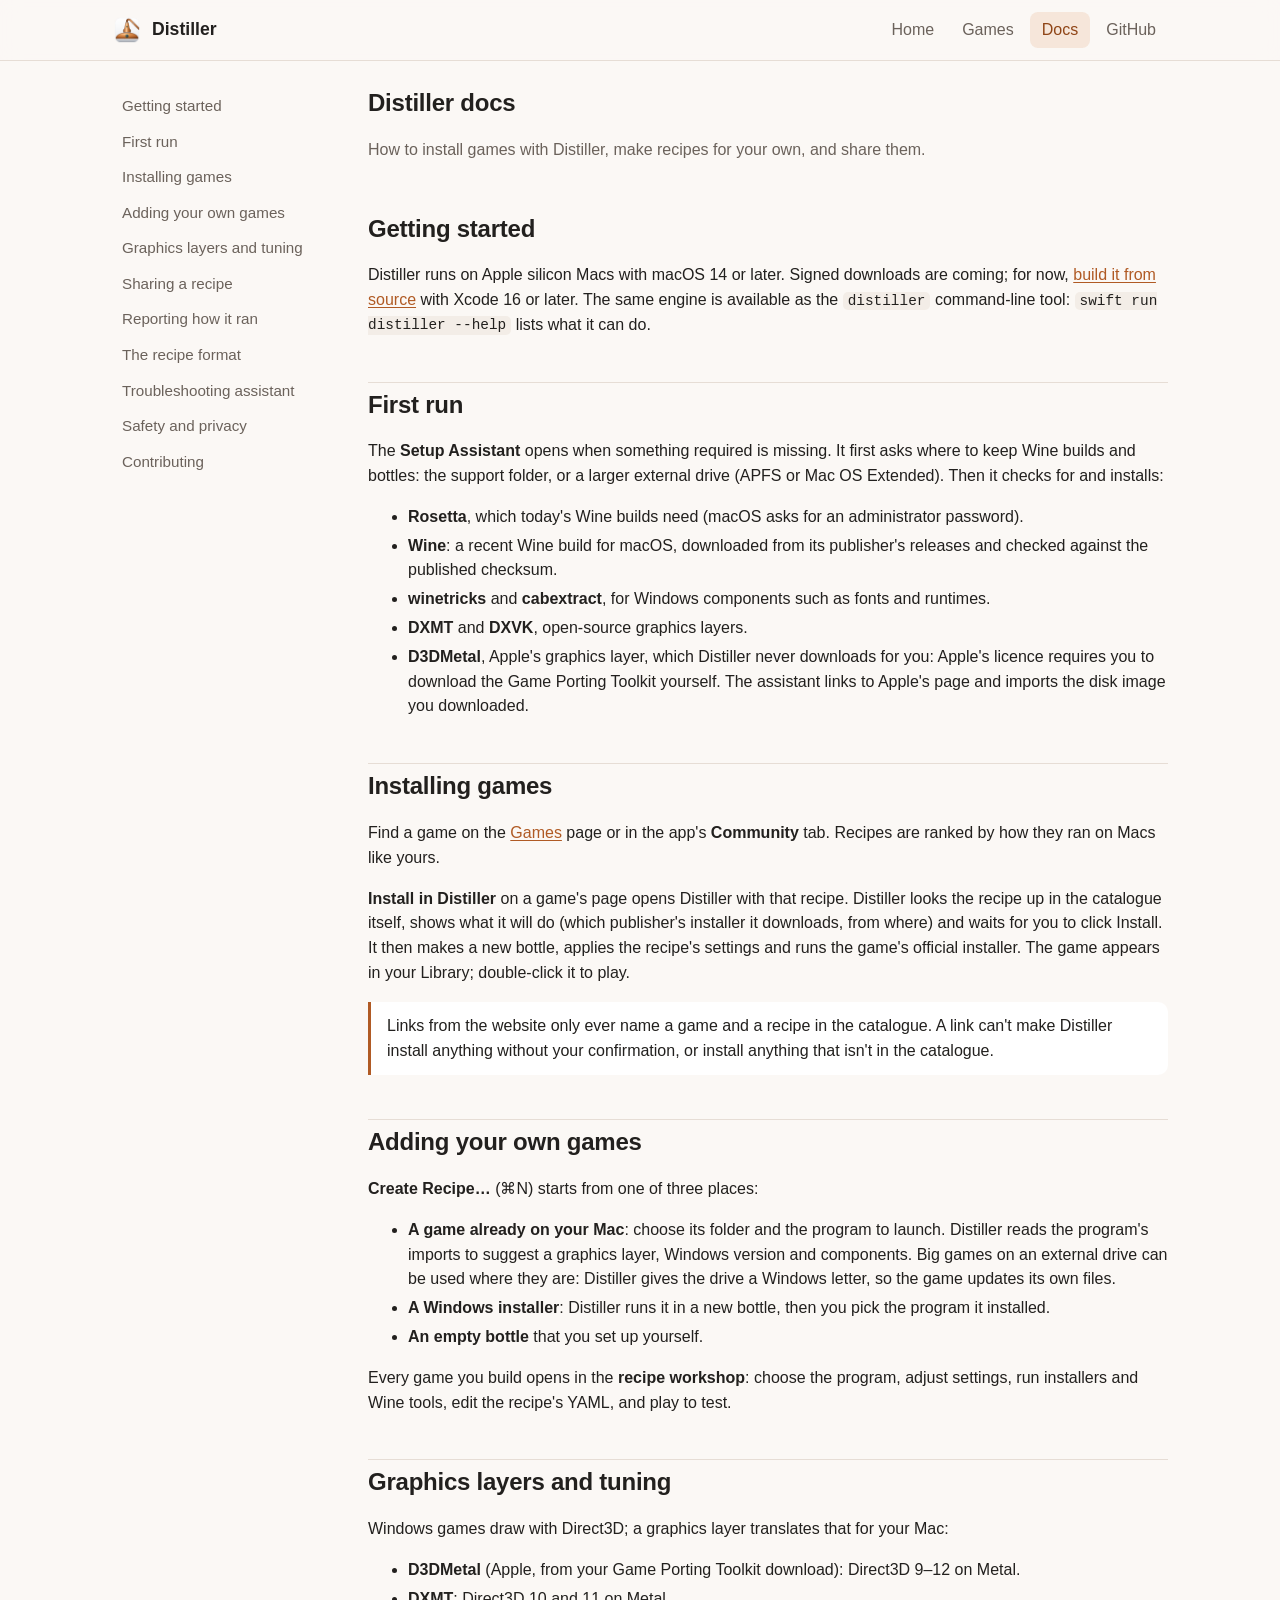
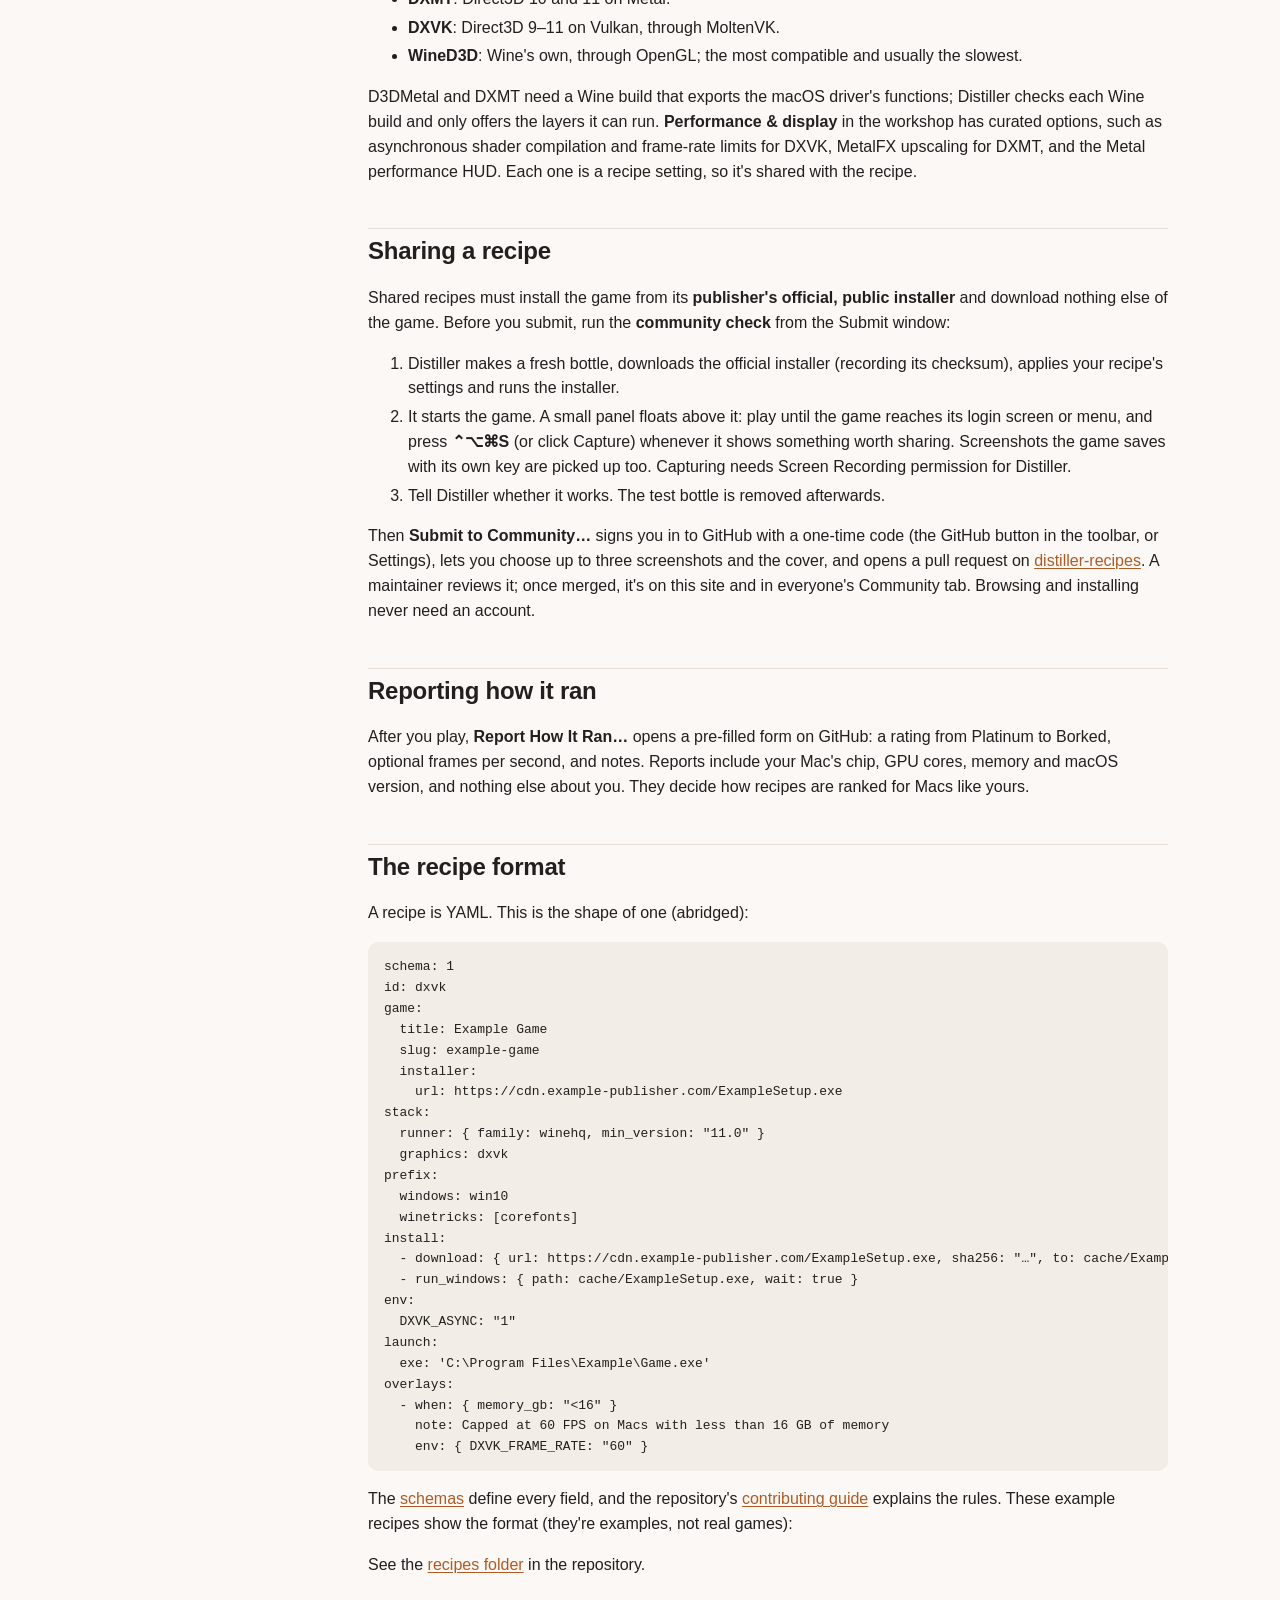
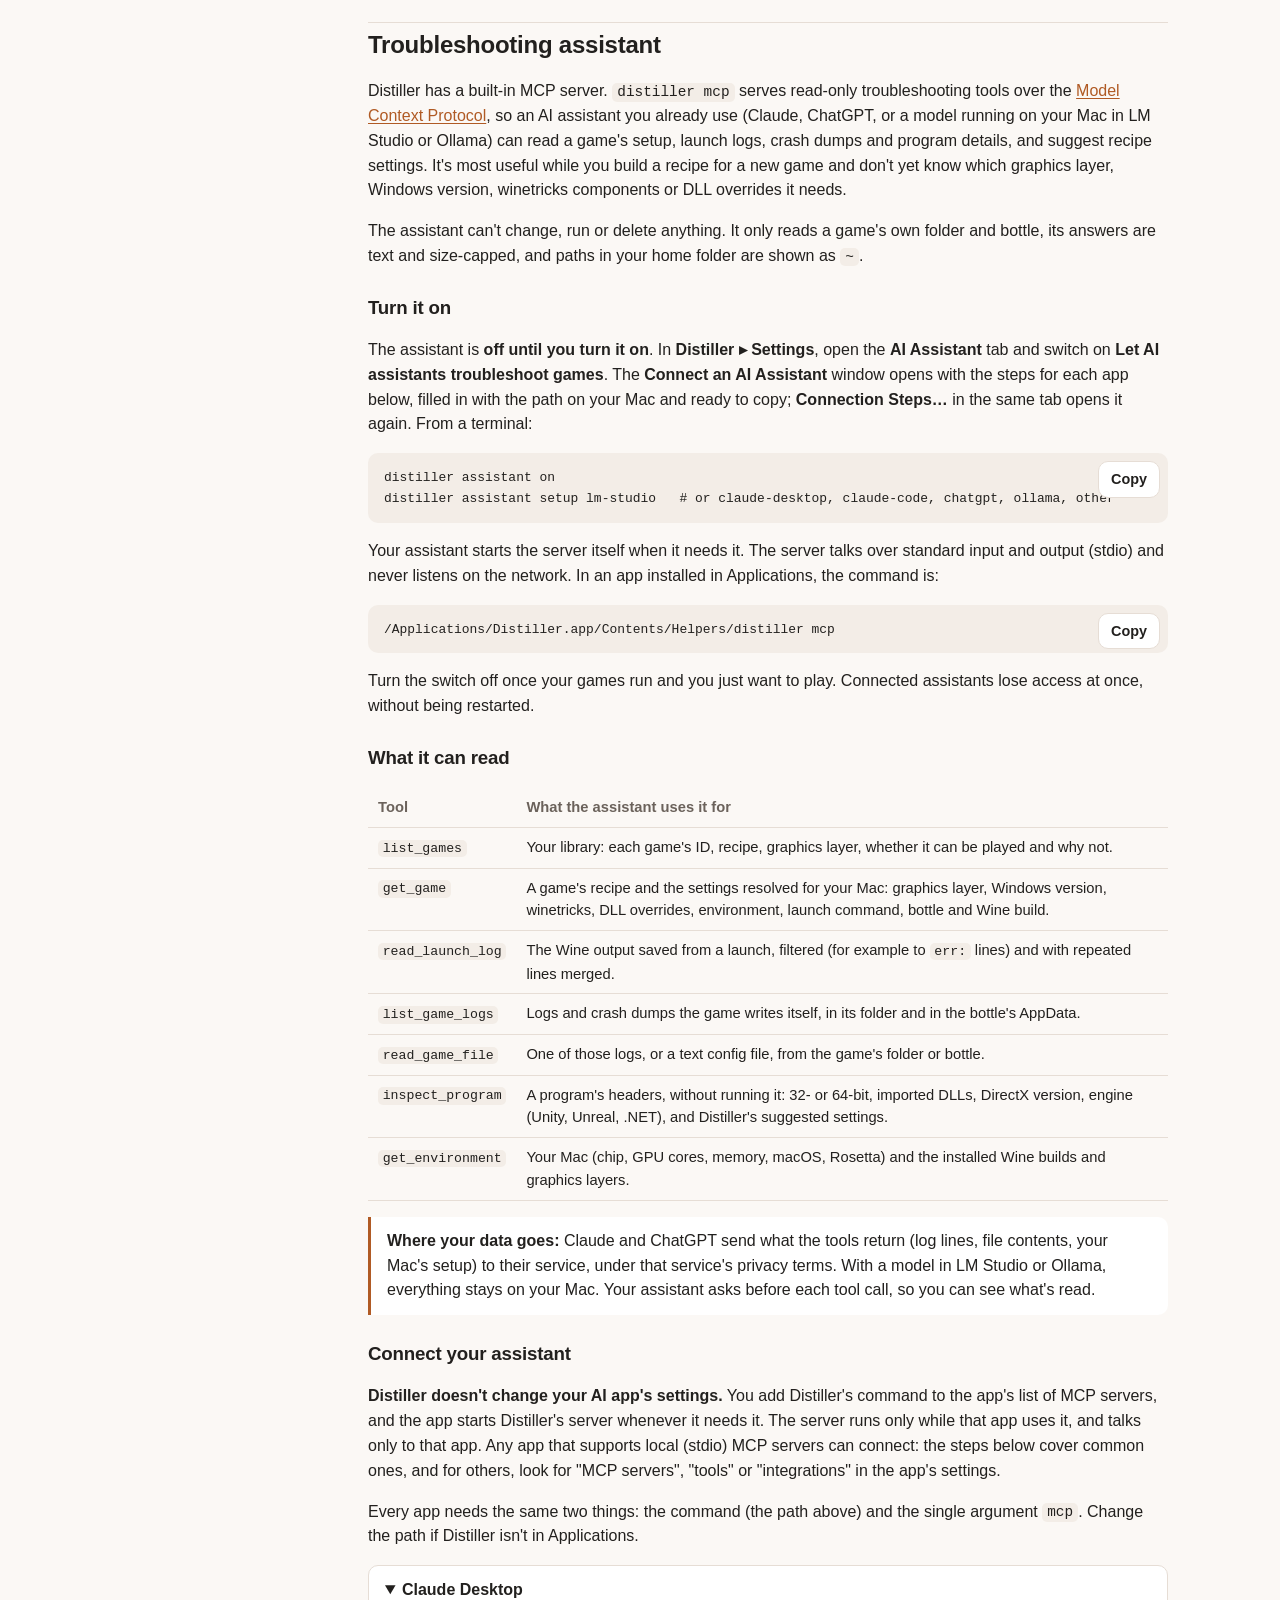
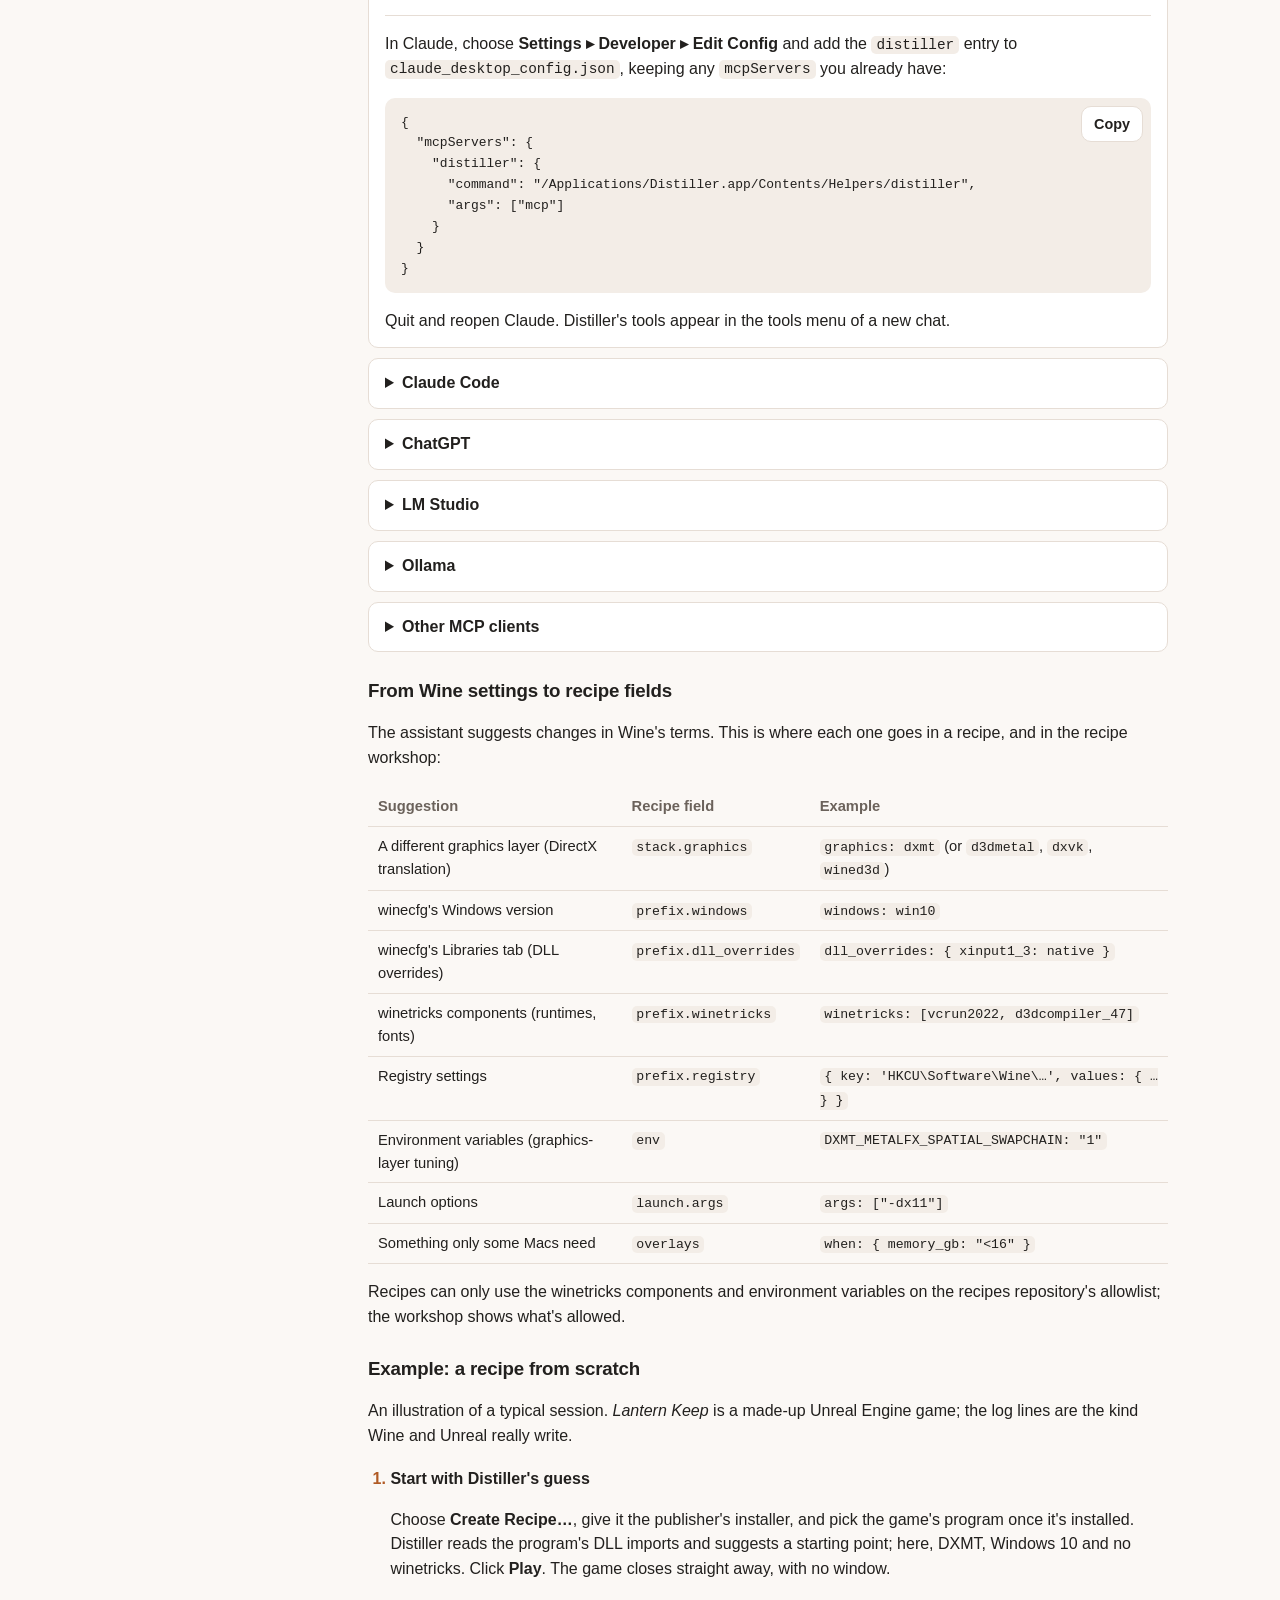
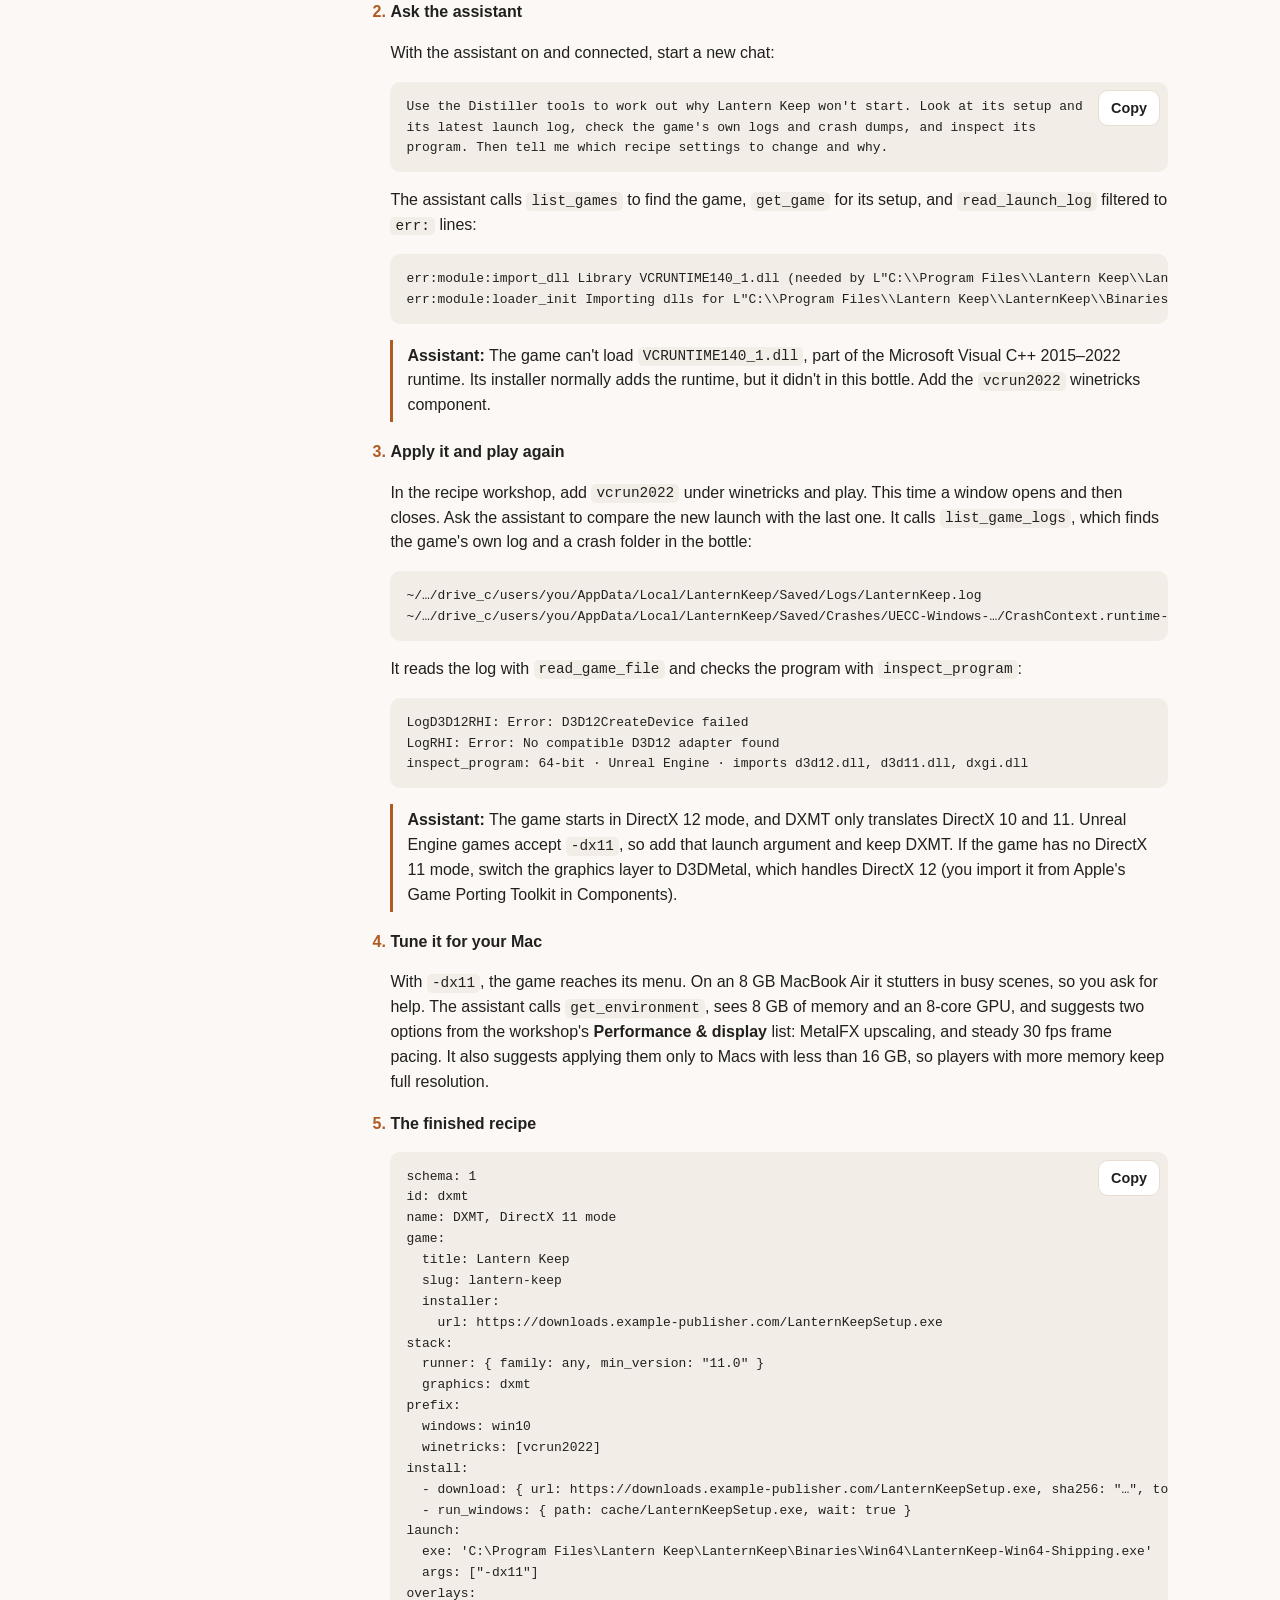
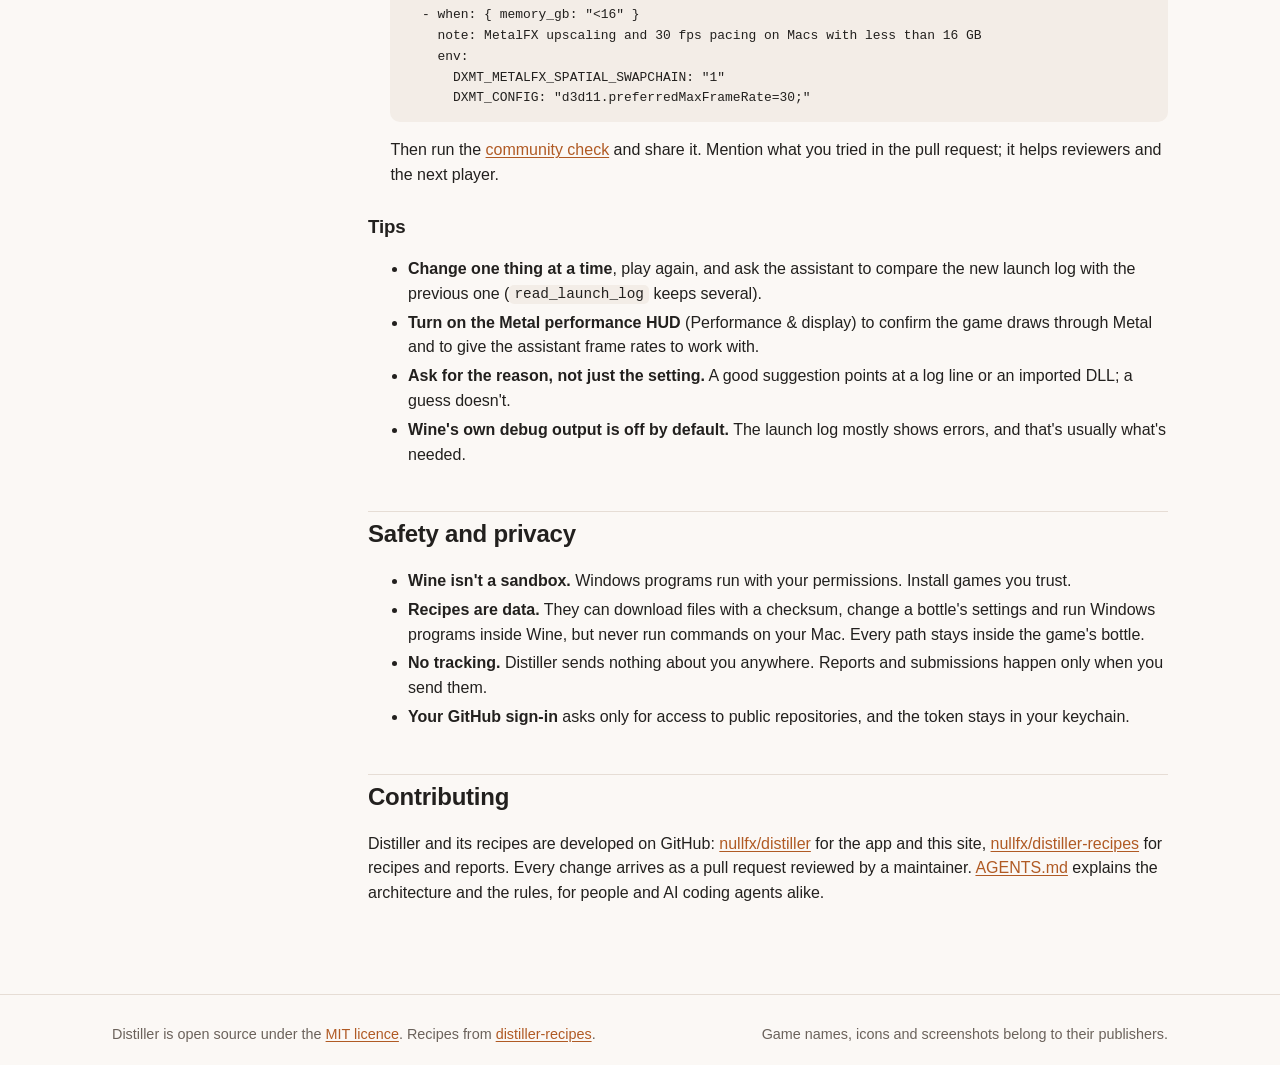
==== commit ec17e327: "Settings tabs, a wider minimum window, and no editing of AI apps' settings - Settings is now standar" ====
--- a/site/docs/index.html
+++ b/site/docs/index.html
@@ -144,7 +144,7 @@
           <p>The assistant can't change, run or delete anything. It only reads a game's own folder and bottle, its answers are text and size-capped, and paths in your home folder are shown as <code>~</code>.</p>
 
           <h3 id="assistant-on">Turn it on</h3>
-          <p>The assistant is <strong>off until you turn it on</strong>. In <strong>Distiller ▸ Settings ▸ AI Assistant</strong>, switch on <strong>Let AI assistants troubleshoot games</strong>. The <strong>Connect an AI Assistant</strong> window opens with the steps and settings for each client below, filled in with the path on your Mac and ready to copy. It's also under <strong>Connection Guide…</strong> in the same section. From a terminal:</p>
+          <p>The assistant is <strong>off until you turn it on</strong>. In <strong>Distiller ▸ Settings</strong>, open the <strong>AI Assistant</strong> tab and switch on <strong>Let AI assistants troubleshoot games</strong>. The <strong>Connect an AI Assistant</strong> window opens with the steps for each app below, filled in with the path on your Mac and ready to copy; <strong>Connection Steps…</strong> in the same tab opens it again. From a terminal:</p>
 <pre data-copy><code>distiller assistant on
 distiller assistant setup lm-studio   # or claude-desktop, claude-code, chatgpt, ollama, other</code></pre>
           <p>Your assistant starts the server itself when it needs it. The server talks over standard input and output (stdio) and never listens on the network. In an app installed in Applications, the command is:</p>
@@ -169,14 +169,12 @@
           <p class="callout"><strong>Where your data goes:</strong> Claude and ChatGPT send what the tools return (log lines, file contents, your Mac's setup) to their service, under that service's privacy terms. With a model in LM Studio or Ollama, everything stays on your Mac. Your assistant asks before each tool call, so you can see what's read.</p>
 
           <h3 id="assistant-connect">Connect your assistant</h3>
-          <p>Each client below needs the same two things: the command (the path above) and the single argument <code>mcp</code>. Change the path if Distiller isn't in Applications.</p>
+          <p><strong>Distiller doesn't change your AI app's settings.</strong> You add Distiller's command to the app's list of MCP servers, and the app starts Distiller's server whenever it needs it. The server runs only while that app uses it, and talks only to that app. Any app that supports local (stdio) MCP servers can connect: the steps below cover common ones, and for others, look for "MCP servers", "tools" or "integrations" in the app's settings.</p>
+          <p>Every app needs the same two things: the command (the path above) and the single argument <code>mcp</code>. Change the path if Distiller isn't in Applications.</p>
 
           <details class="connect" open>
             <summary>Claude Desktop</summary>
-            <ol>
-              <li>In Distiller's connection guide (or Settings ▸ AI Assistant), click <strong>Connect</strong>. Distiller adds itself to Claude Desktop's settings, backs the file up first, and leaves everything else in it alone.</li>
-              <li>Or add it yourself: in Claude, choose <strong>Settings ▸ Developer ▸ Edit Config</strong> and add this to <code>claude_desktop_config.json</code> (merge it with any <code>mcpServers</code> you already have):</li>
-            </ol>
+            <p>In Claude, choose <strong>Settings ▸ Developer ▸ Edit Config</strong> and add the <code>distiller</code> entry to <code>claude_desktop_config.json</code>, keeping any <code>mcpServers</code> you already have:</p>
 <pre data-copy><code>{
   "mcpServers": {
     "distiller": {
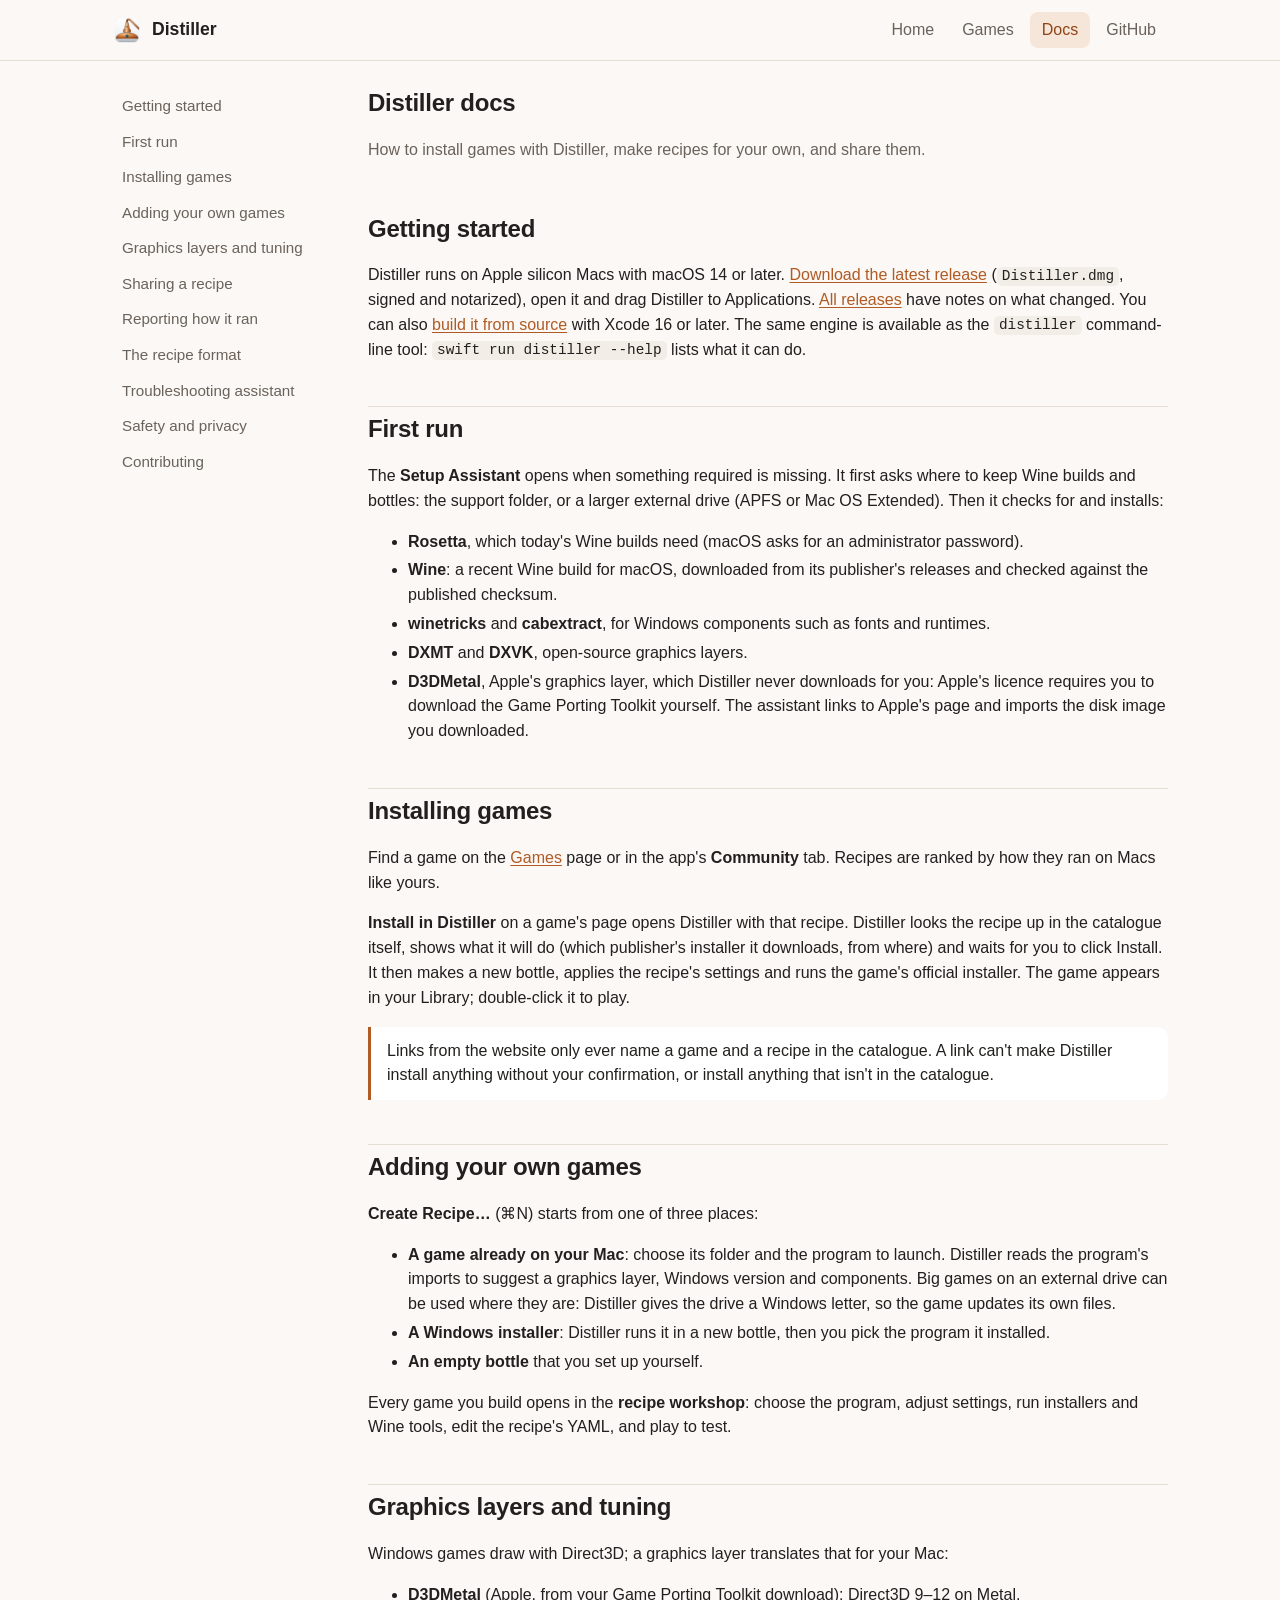
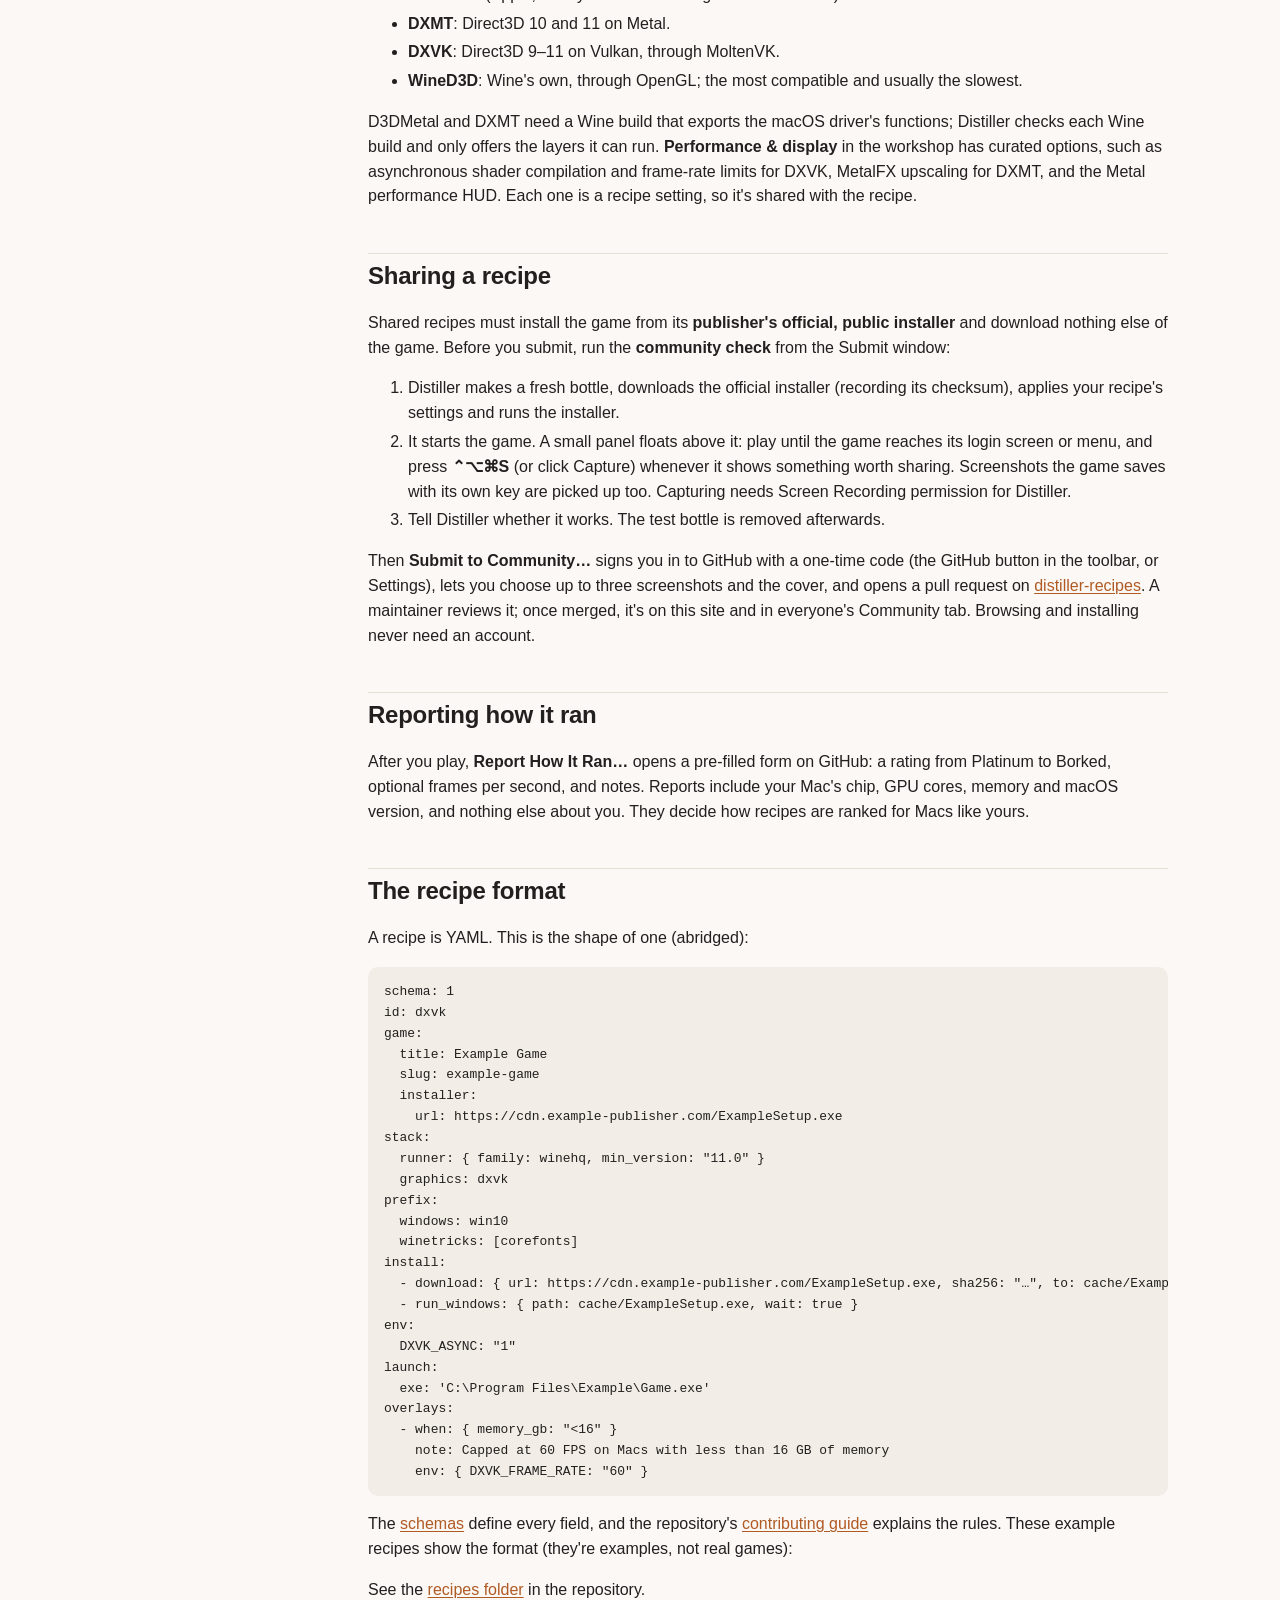
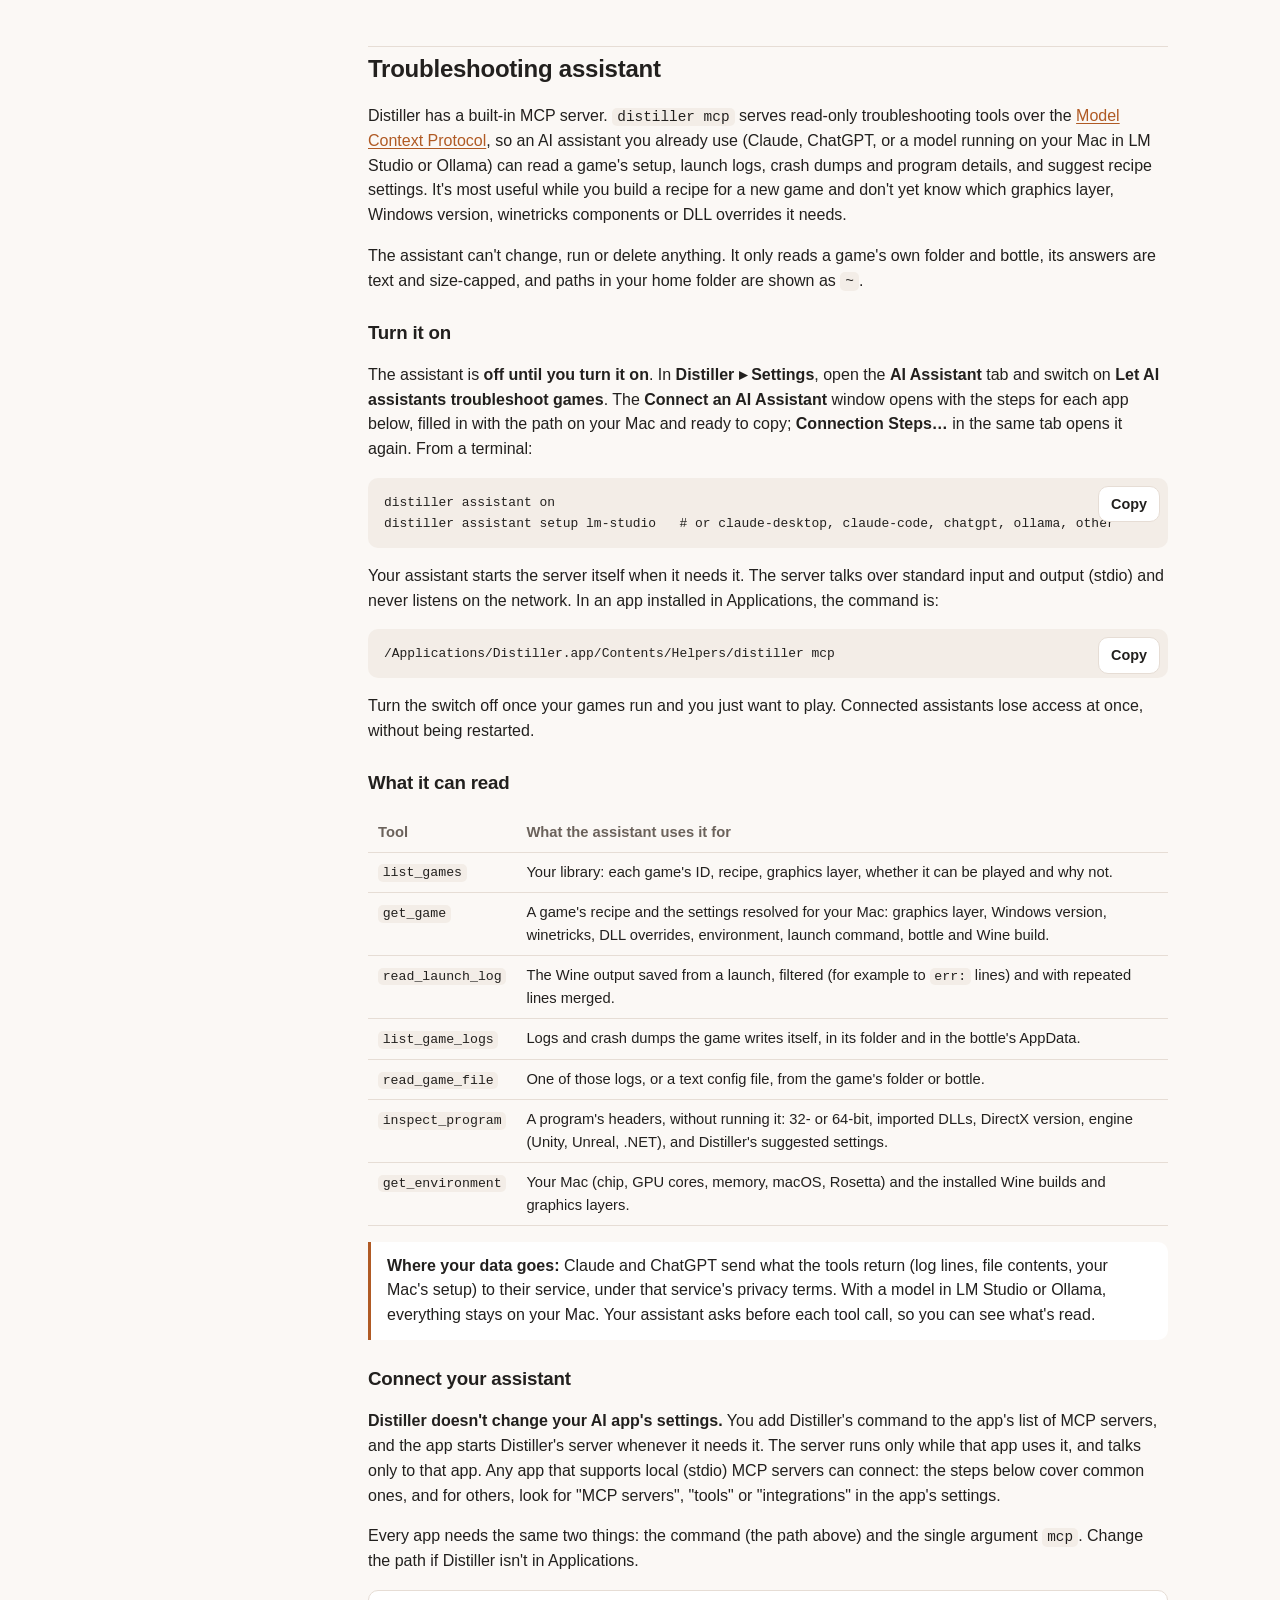
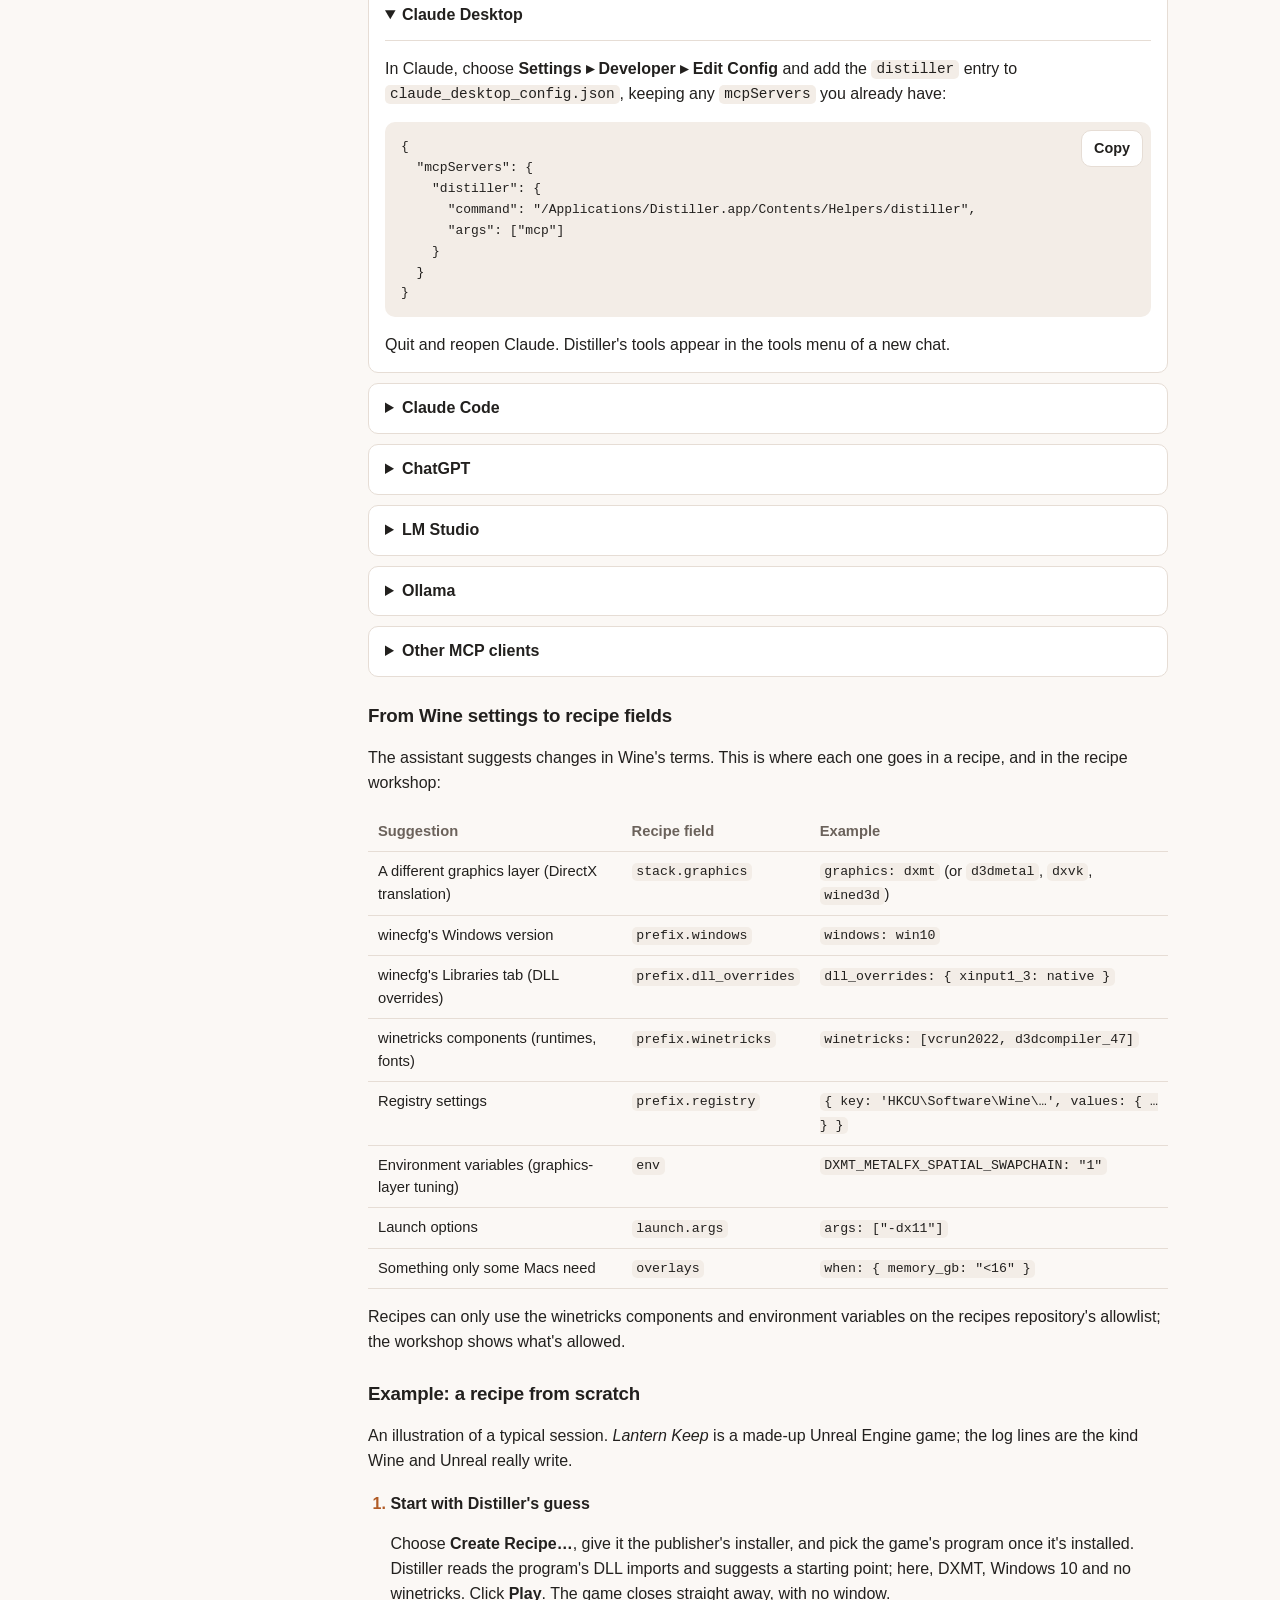
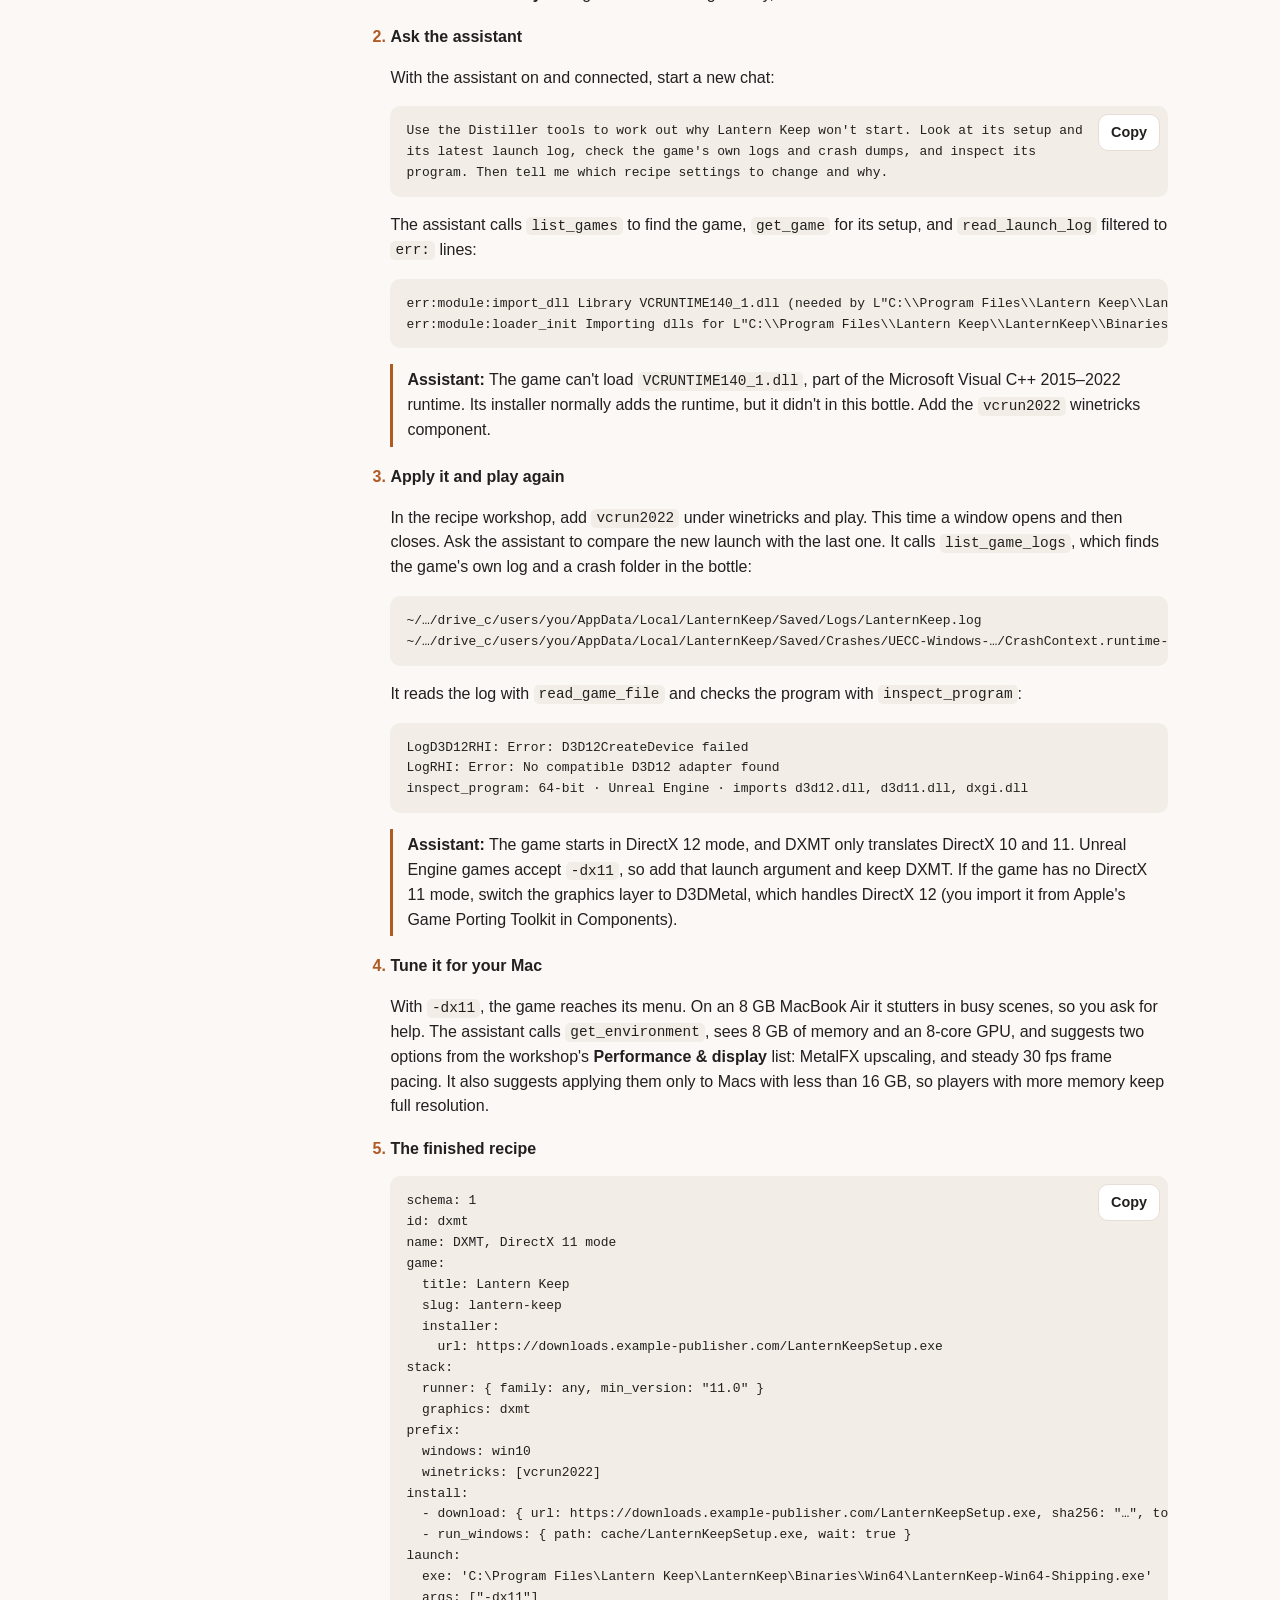
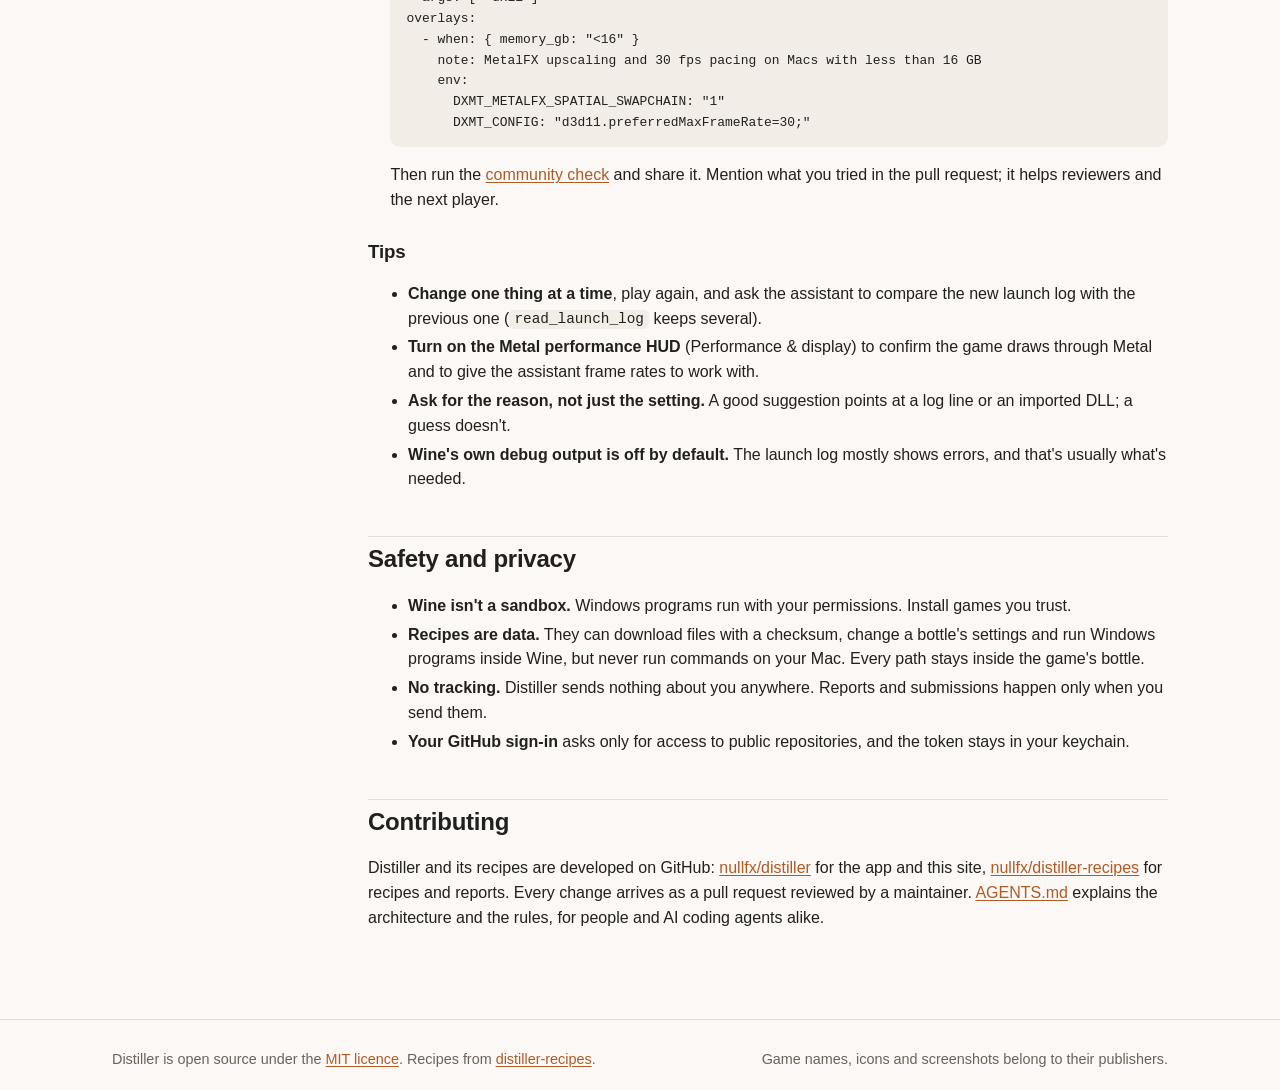
==== commit 937cb93e: "Downloads: a stable link to the latest release - Each release attaches the disk image as Distiller-<" ====
--- a/site/docs/index.html
+++ b/site/docs/index.html
@@ -46,7 +46,7 @@
 
         <section id="getting-started">
           <h2>Getting started</h2>
-          <p>Distiller runs on Apple silicon Macs with macOS 14 or later. Signed downloads are coming; for now, <a href="../#get">build it from source</a> with Xcode 16 or later. The same engine is available as the <code>distiller</code> command-line tool: <code>swift run distiller --help</code> lists what it can do.</p>
+          <p>Distiller runs on Apple silicon Macs with macOS 14 or later. <a href="https://github.com/nullfx/distiller/releases/latest/download/Distiller.dmg">Download the latest release</a> (<code>Distiller.dmg</code>, signed and notarized), open it and drag Distiller to Applications. <a href="https://github.com/nullfx/distiller/releases">All releases</a> have notes on what changed. You can also <a href="../#get">build it from source</a> with Xcode 16 or later. The same engine is available as the <code>distiller</code> command-line tool: <code>swift run distiller --help</code> lists what it can do.</p>
         </section>
 
         <section id="first-run">
--- a/site/assets/site.css
+++ b/site/assets/site.css
@@ -265,3 +265,9 @@
 .tok-comment { color: var(--code-comment); font-style: italic; }
 .tok-punct { color: var(--code-punct); }
 #examples .code-details { border-top: 1px solid var(--line); padding-top: 8px; }
+
+/* Get Distiller: download, install steps, and building from source folded away. */
+.install-steps { margin: 20px 0 0; padding-left: 1.3em; max-width: 46em; }
+.install-steps li { margin: 6px 0; }
+details.build-source { margin-top: 18px; max-width: 46em; }
+details.build-source > summary { cursor: pointer; color: var(--copper); font-weight: 600; padding: 4px 0; }
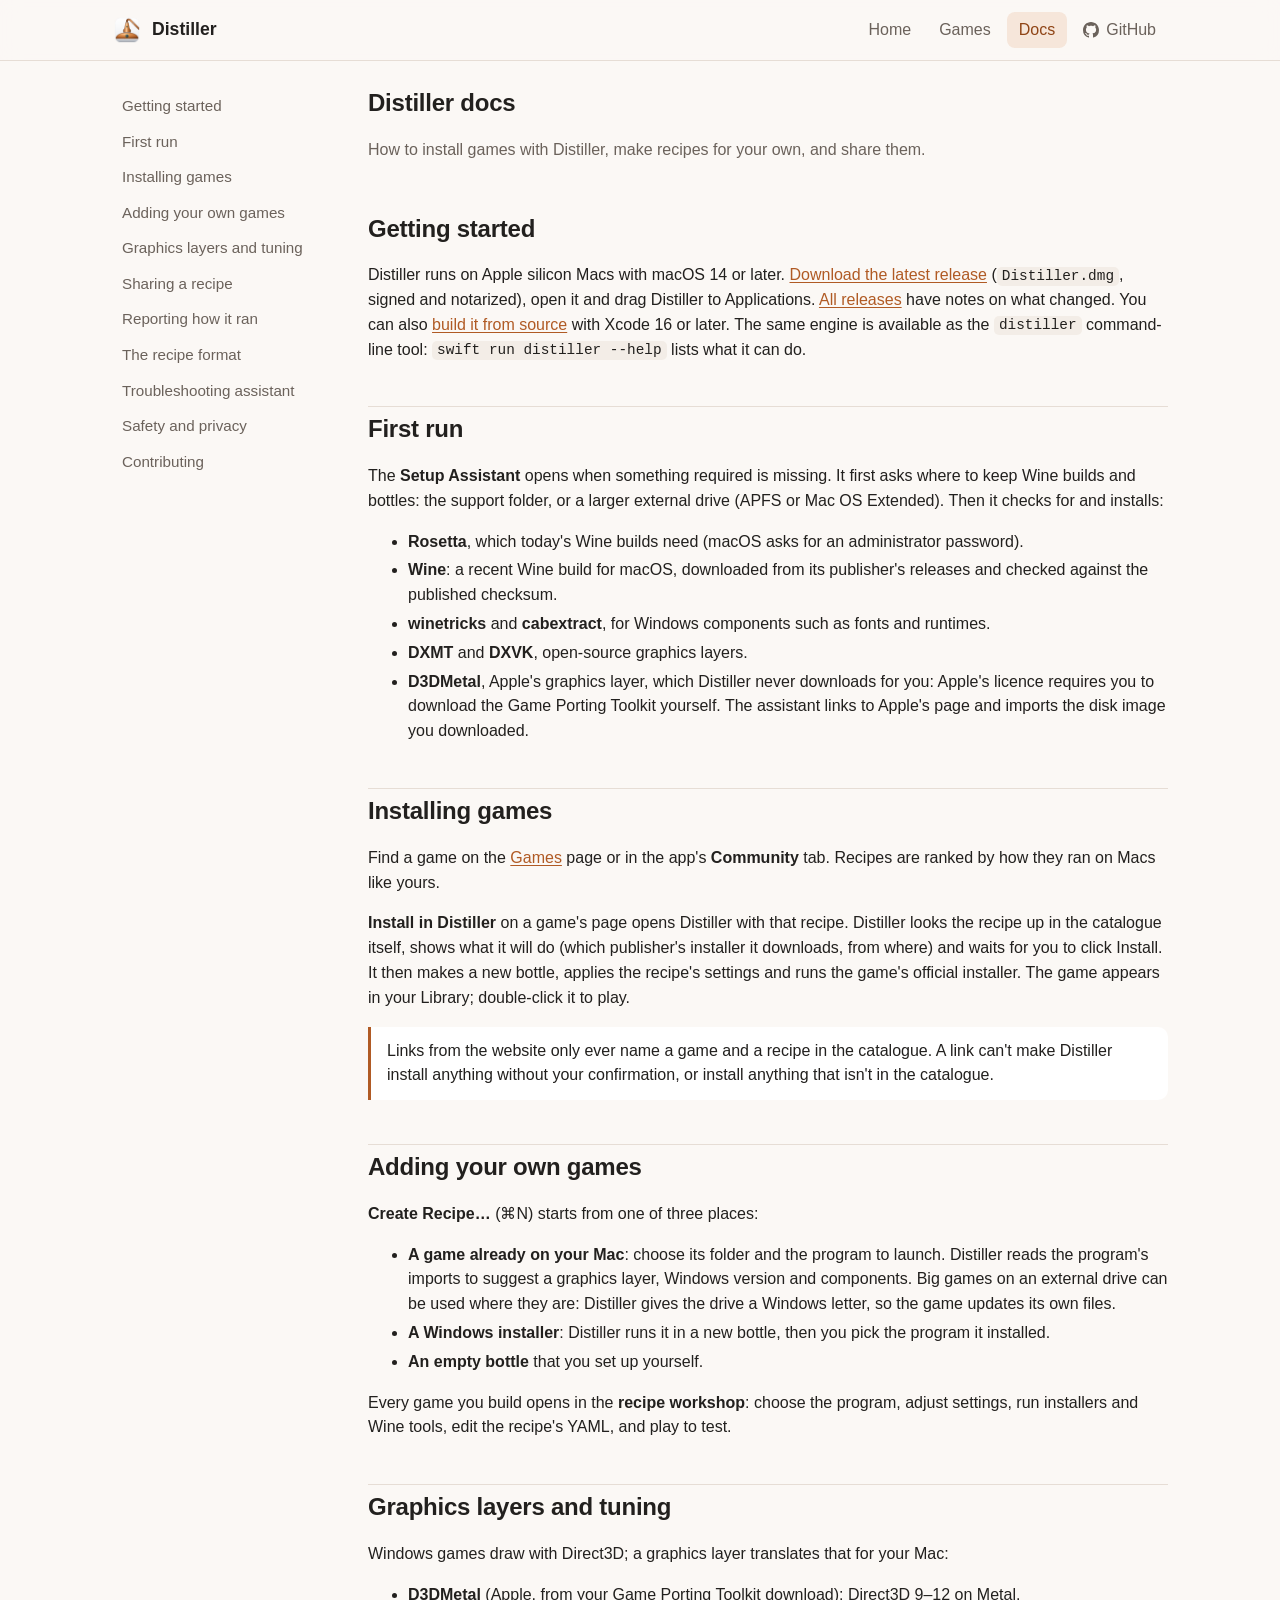
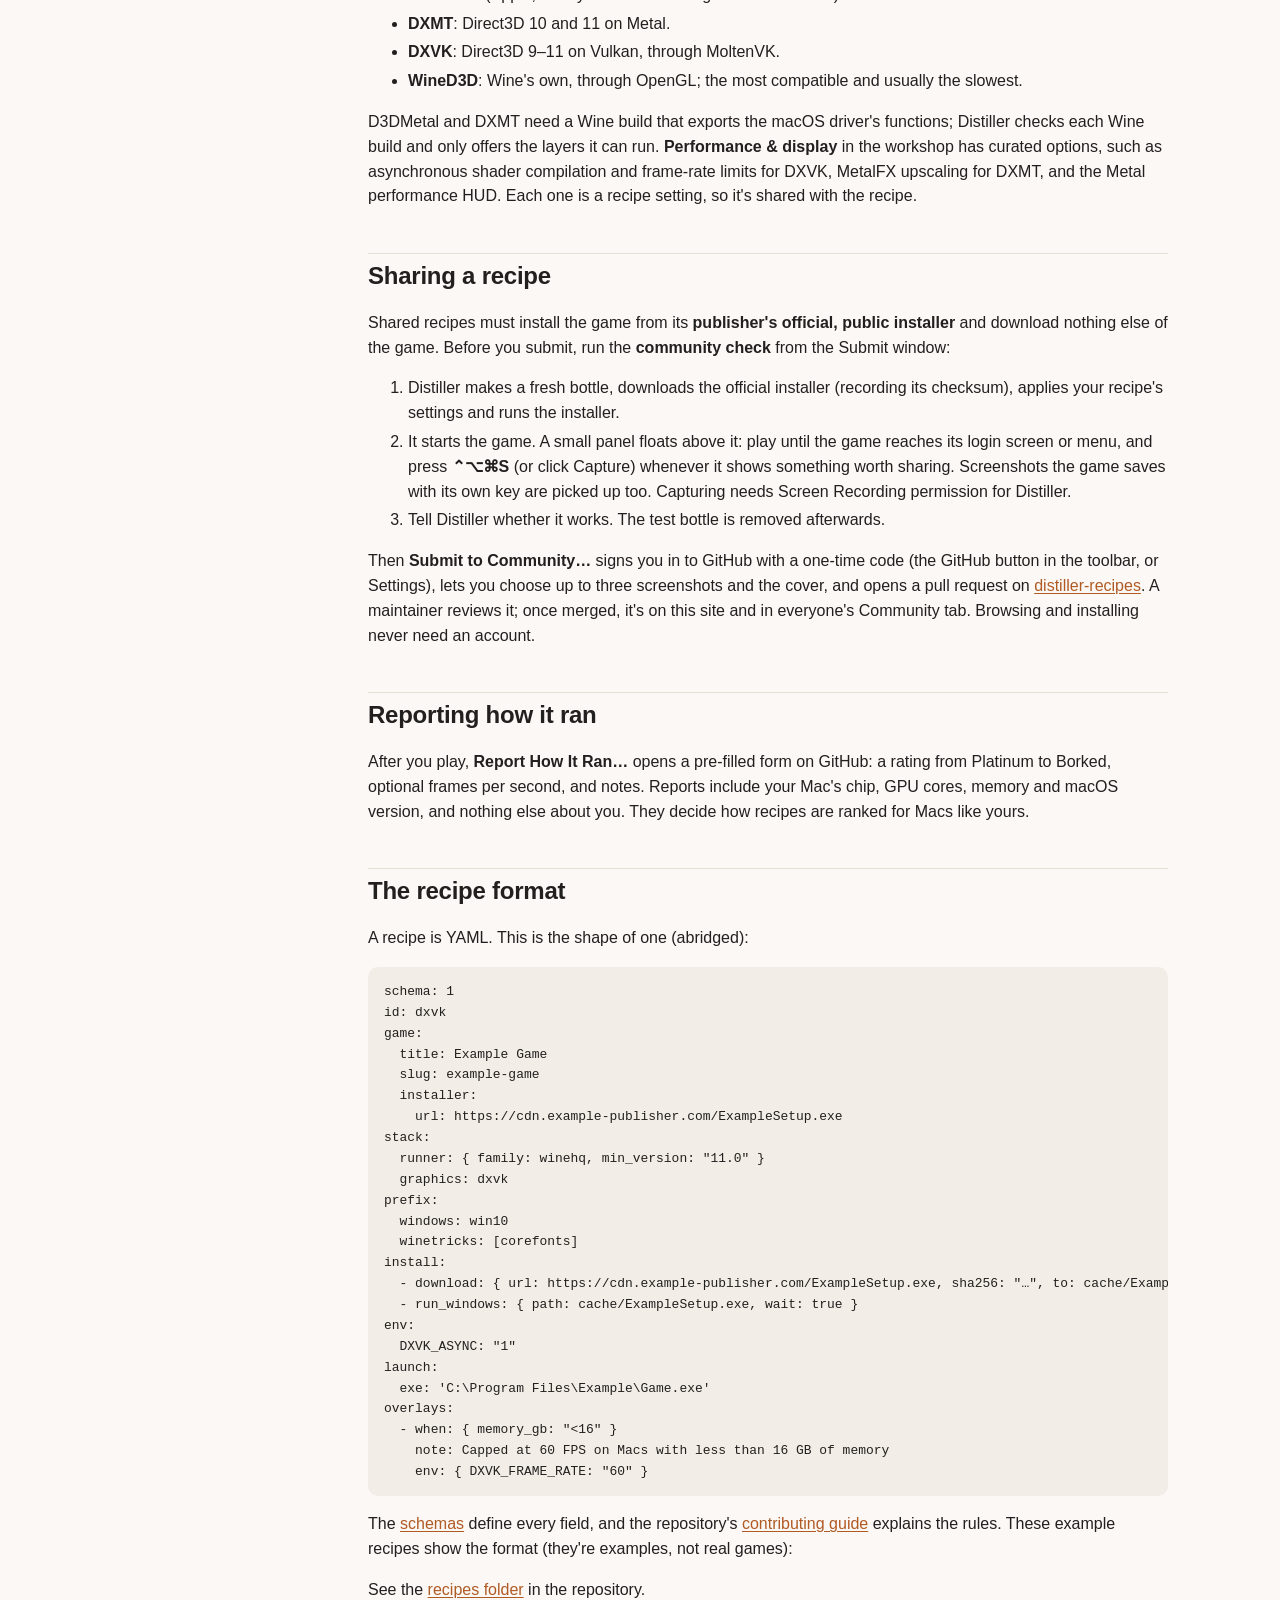
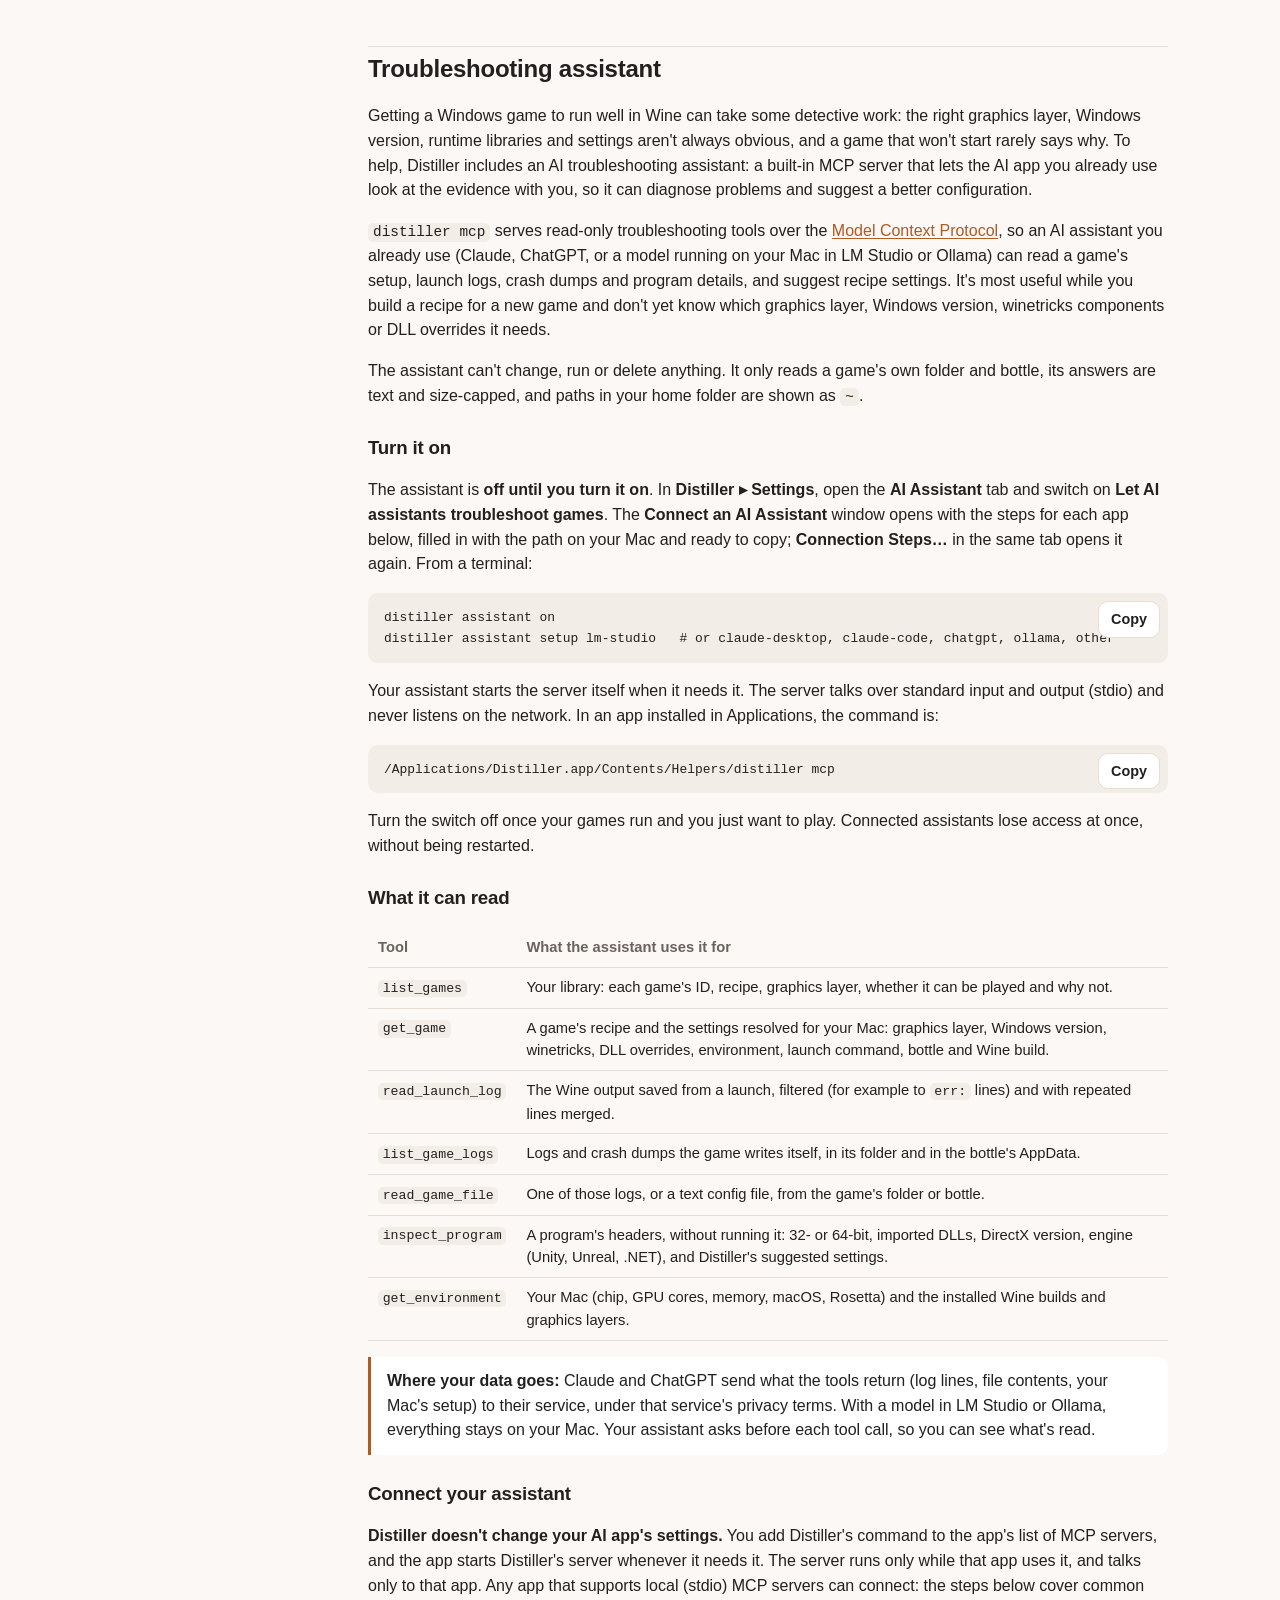
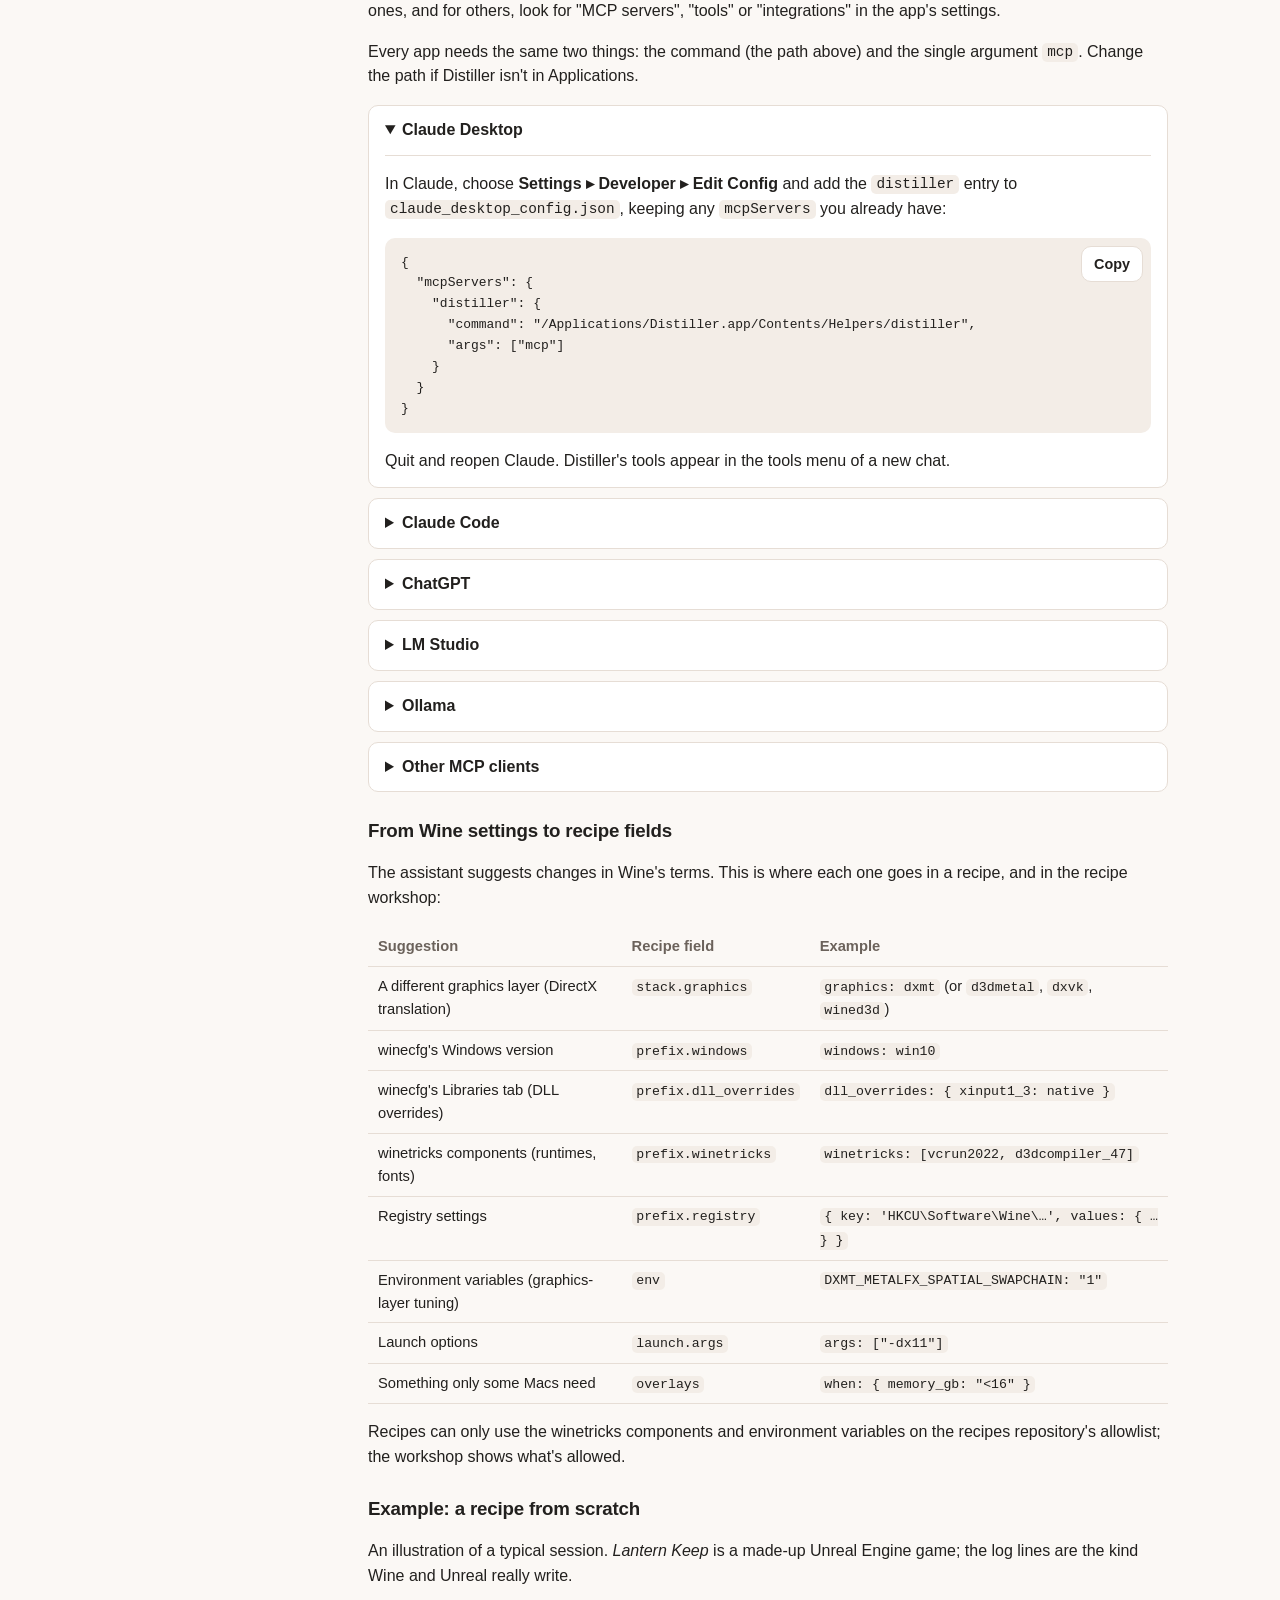
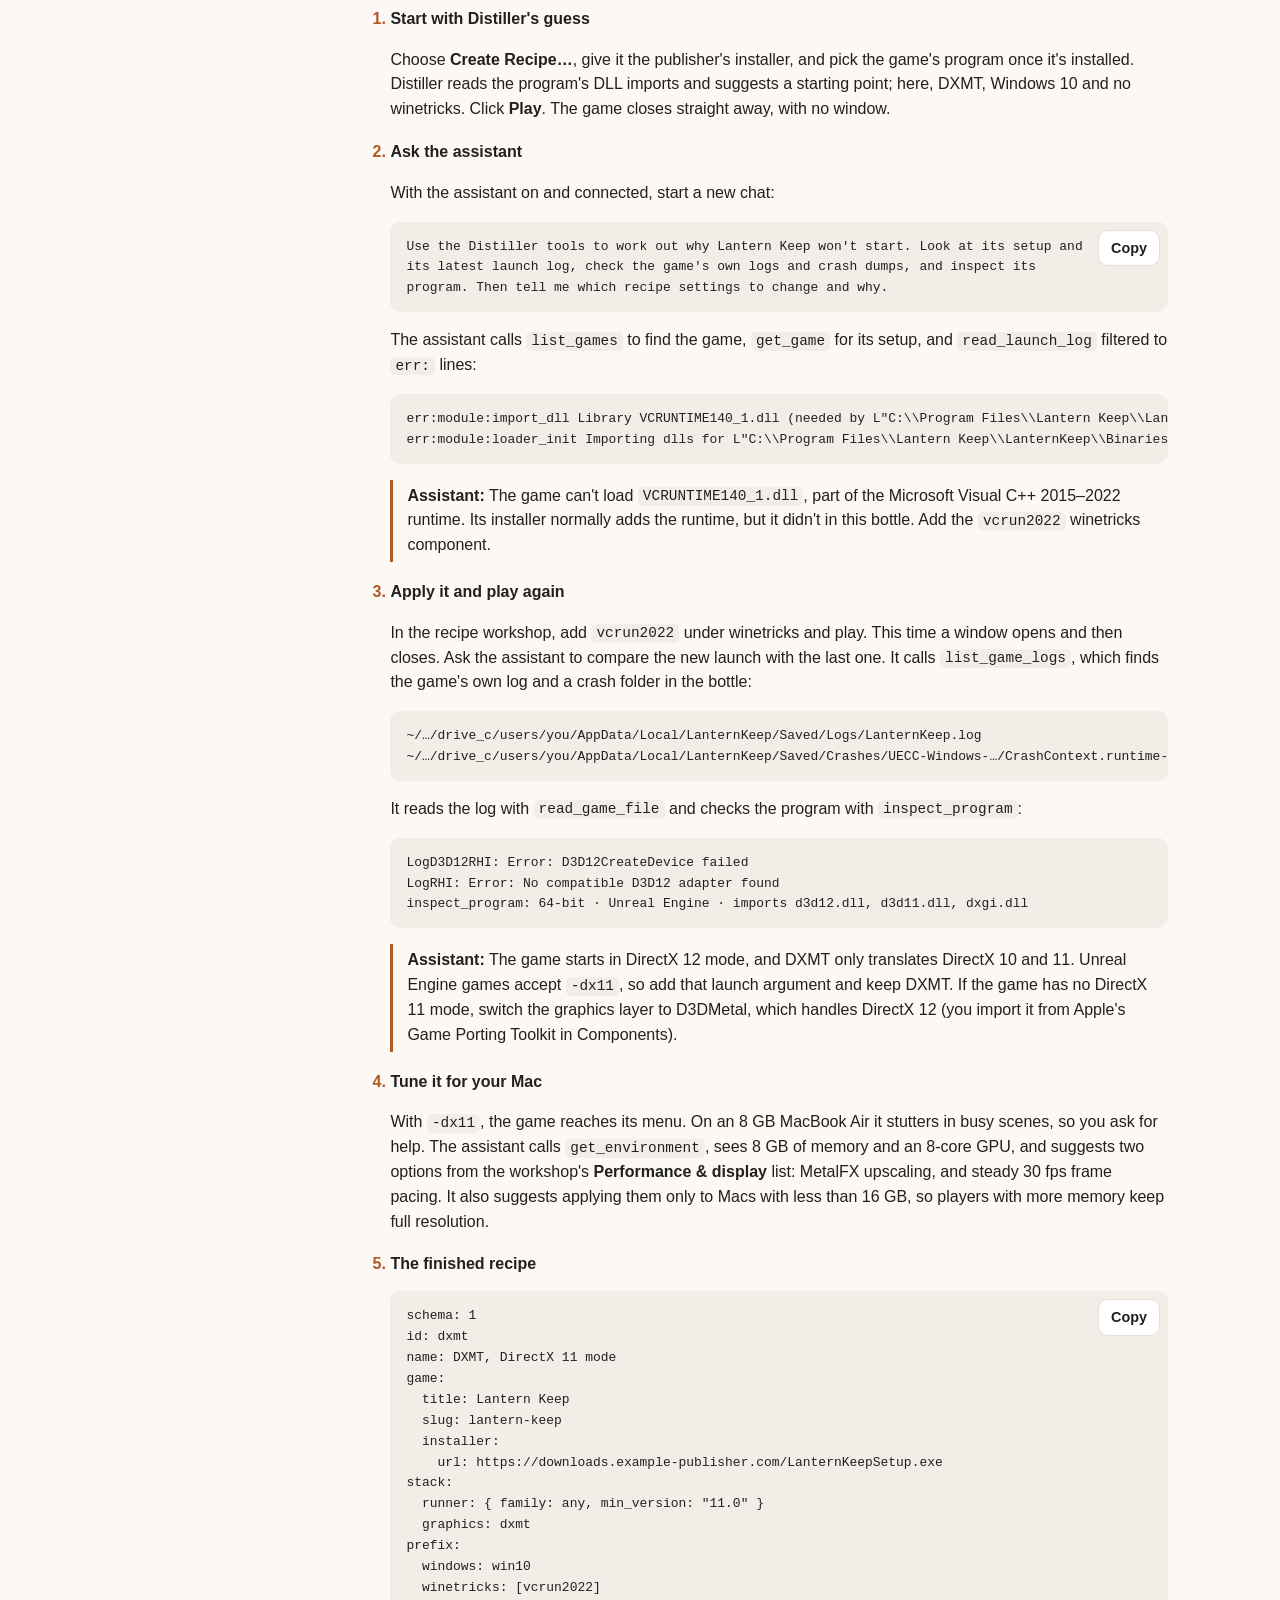
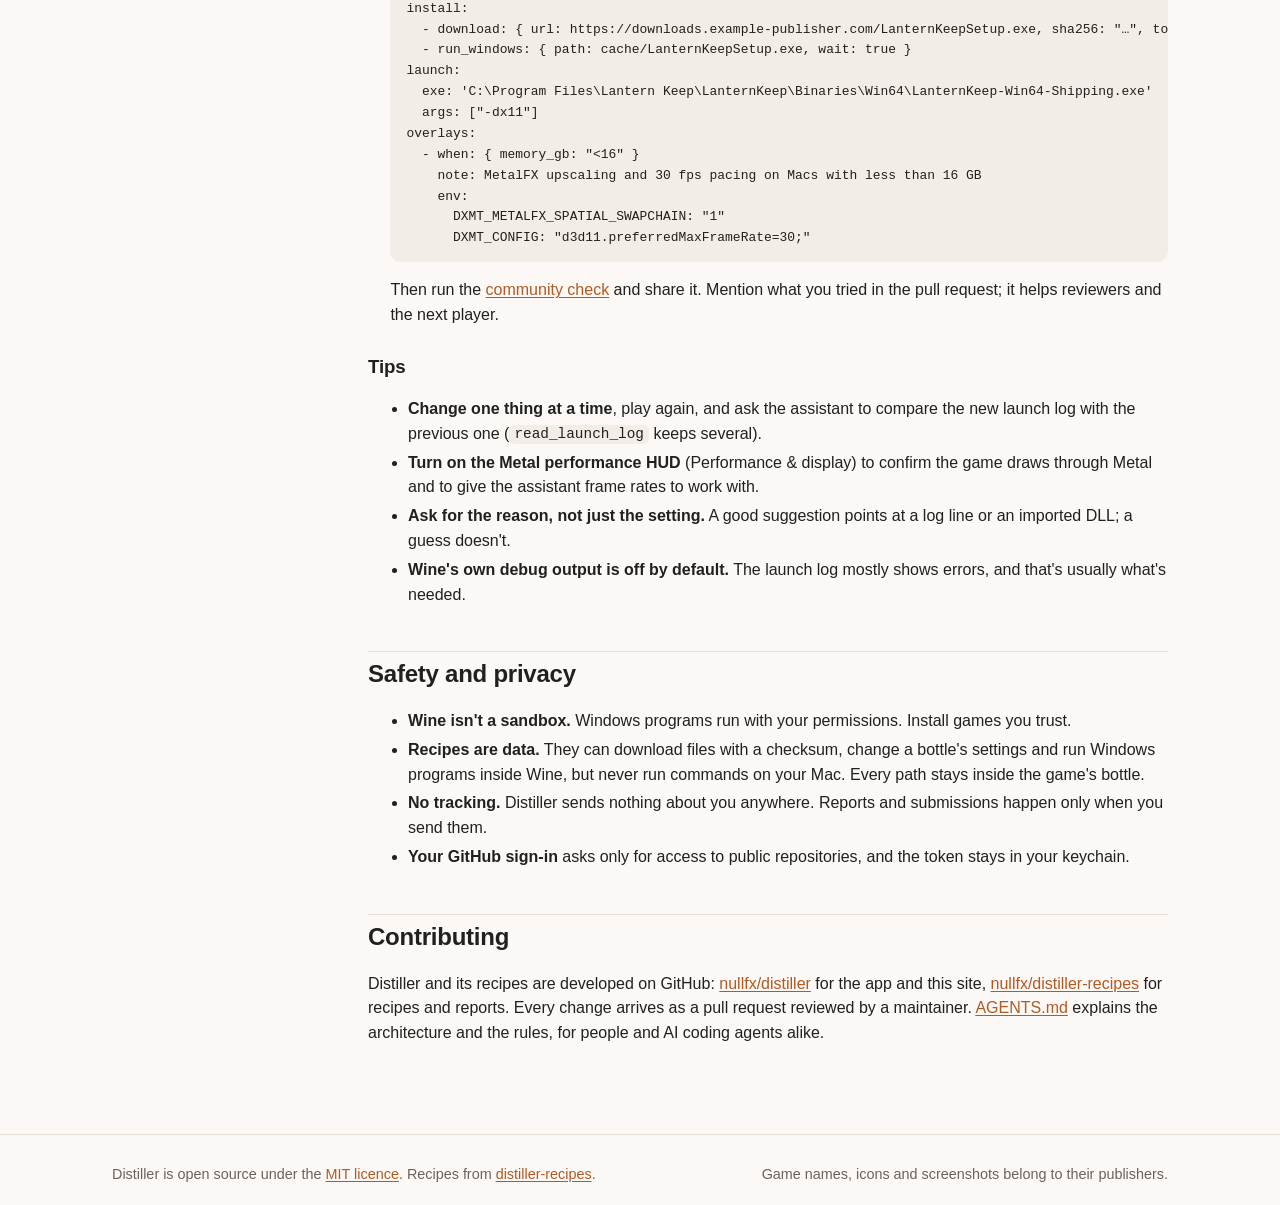
==== commit 08c40291: "Website: link previews show the app, GitHub logo, a tighter hero - Shared links now preview social-c" ====
--- a/site/docs/index.html
+++ b/site/docs/index.html
@@ -8,7 +8,14 @@
   <meta name="color-scheme" content="light dark">
   <meta property="og:title" content="Docs · Distiller">
   <meta property="og:description" content="How to install Windows games with Distiller, make recipes and share them.">
-  <meta property="og:image" content="https://nullfx.github.io/distiller/assets/icon.png">
+  <meta property="og:type" content="website">
+  <meta property="og:url" content="https://nullfx.github.io/distiller/docs/">
+  <!-- The link preview shows the app's window: Scripts/make-social-card.sh renders it. -->
+  <meta property="og:image" content="https://nullfx.github.io/distiller/assets/social-card.png">
+  <meta property="og:image:width" content="1200">
+  <meta property="og:image:height" content="630">
+  <meta property="og:image:alt" content="Distiller's My Library window, beside the tagline: Windows games on your Mac, distilled into recipes.">
+  <meta name="twitter:card" content="summary_large_image">
   <link rel="icon" type="image/png" href="../assets/favicon.png">
   <link rel="apple-touch-icon" href="../assets/icon.png">
   <link rel="stylesheet" href="../assets/site.css">
@@ -21,7 +28,7 @@
         <a href="../">Home</a>
         <a href="../games/">Games</a>
         <a href="../docs/" aria-current="page">Docs</a>
-        <a href="https://github.com/nullfx/distiller">GitHub</a>
+        <a class="nav-github" href="https://github.com/nullfx/distiller"><svg class="nav-icon" viewBox="0 0 16 16" width="16" height="16" aria-hidden="true"><path fill="currentColor" d="M8 0c4.42 0 8 3.58 8 8a8.013 8.013 0 0 1-5.45 7.59c-.4.08-.55-.17-.55-.38 0-.27.01-1.13.01-2.2 0-.75-.25-1.23-.54-1.48 1.78-.2 3.65-.88 3.65-3.95 0-.88-.31-1.59-.82-2.15.08-.2.36-1.02-.08-2.12 0 0-.67-.22-2.2.82-.64-.18-1.32-.27-2-.27-.68 0-1.36.09-2 .27-1.53-1.03-2.2-.82-2.2-.82-.44 1.1-.16 1.92-.08 2.12-.51.56-.82 1.28-.82 2.15 0 3.06 1.86 3.75 3.64 3.95-.23.2-.44.55-.51 1.07-.46.21-1.61.55-2.33-.66-.15-.24-.6-.83-1.23-.82-.67.01-.27.38.01.53.34.19.73.9.82 1.13.16.45.68 1.31 2.69.94 0 .67.01 1.3.01 1.49 0 .21-.15.45-.55.38A7.995 7.995 0 0 1 0 8c0-4.42 3.58-8 8-8Z"/></svg>GitHub</a>
       </nav>
     </div>
   </header>
@@ -140,7 +147,8 @@
 
         <section id="assistant">
           <h2>Troubleshooting assistant</h2>
-          <p>Distiller has a built-in MCP server. <code>distiller mcp</code> serves read-only troubleshooting tools over the <a href="https://modelcontextprotocol.io/">Model Context Protocol</a>, so an AI assistant you already use (Claude, ChatGPT, or a model running on your Mac in LM Studio or Ollama) can read a game's setup, launch logs, crash dumps and program details, and suggest recipe settings. It's most useful while you build a recipe for a new game and don't yet know which graphics layer, Windows version, winetricks components or DLL overrides it needs.</p>
+          <p>Getting a Windows game to run well in Wine can take some detective work: the right graphics layer, Windows version, runtime libraries and settings aren't always obvious, and a game that won't start rarely says why. To help, Distiller includes an AI troubleshooting assistant: a built-in MCP server that lets the AI app you already use look at the evidence with you, so it can diagnose problems and suggest a better configuration.</p>
+          <p><code>distiller mcp</code> serves read-only troubleshooting tools over the <a href="https://modelcontextprotocol.io/">Model Context Protocol</a>, so an AI assistant you already use (Claude, ChatGPT, or a model running on your Mac in LM Studio or Ollama) can read a game's setup, launch logs, crash dumps and program details, and suggest recipe settings. It's most useful while you build a recipe for a new game and don't yet know which graphics layer, Windows version, winetricks components or DLL overrides it needs.</p>
           <p>The assistant can't change, run or delete anything. It only reads a game's own folder and bottle, its answers are text and size-capped, and paths in your home folder are shown as <code>~</code>.</p>
 
           <h3 id="assistant-on">Turn it on</h3>
--- a/site/assets/site.css
+++ b/site/assets/site.css
@@ -95,6 +95,8 @@
 .site-nav a { color: var(--text-muted); text-decoration: none; padding: 6px 12px; border-radius: 8px; font-weight: 520; }
 .site-nav a:hover { color: var(--text); background: var(--bg-sunk); }
 .site-nav a[aria-current="page"] { color: var(--copper-strong); background: var(--copper-soft); }
+.nav-github { display: inline-flex; align-items: center; gap: 7px; }
+.nav-icon { width: 16px; height: 16px; flex: none; }
 .site-footer { border-top: 1px solid var(--line); margin-top: 72px; padding: 28px 0 calc(28px + env(safe-area-inset-bottom, 0px)); color: var(--text-muted); font-size: 0.9rem; }
 .site-footer .wrap { display: flex; gap: 12px 28px; flex-wrap: wrap; justify-content: space-between; }
 
@@ -121,16 +123,15 @@
 .tier-none { color: var(--tier-none); }
 
 /* Home */
-.hero { padding: clamp(48px, 9vw, 104px) 0 48px; }
+.hero { padding: clamp(28px, 5vw, 56px) 0 48px; }
 .hero .wrap { display: grid; grid-template-columns: minmax(0, 1fr) minmax(0, 1fr); gap: 32px; align-items: center; }
 .hero h1 { font-size: clamp(2.2rem, 5vw, 3.5rem); margin: 0 0 16px; }
 .hero p.lede { font-size: 1.2rem; color: var(--text-muted); margin: 0 0 28px; max-width: 34em; }
-.hero-icon { width: 72px; height: 72px; margin: 0 0 18px; filter: drop-shadow(0 8px 14px rgba(120, 60, 20, 0.16)); }
 /* The app's window, captured with its own shadow on a transparent background. */
 /* The figure is the grid item, not the image: some browsers (Safari) stretch an image that
    is itself a grid item without scaling its height. The image keeps its own proportions. */
-.hero-shot { justify-self: center; width: 100%; max-width: 688px; min-width: 0; margin: 0; }
-.hero-shot img { width: 100%; height: auto; aspect-ratio: 688 / 434; object-fit: contain; }
+.hero-shot { justify-self: center; width: 100%; max-width: 755px; min-width: 0; margin: 0; }
+.hero-shot img { width: 100%; height: auto; aspect-ratio: 755 / 504; object-fit: contain; }
 @media (max-width: 760px) { .hero .wrap { grid-template-columns: minmax(0, 1fr); } .hero-shot { max-width: 520px; } }
 .section { padding: 40px 0; }
 .section h2 { font-size: 1.7rem; margin: 0 0 8px; }
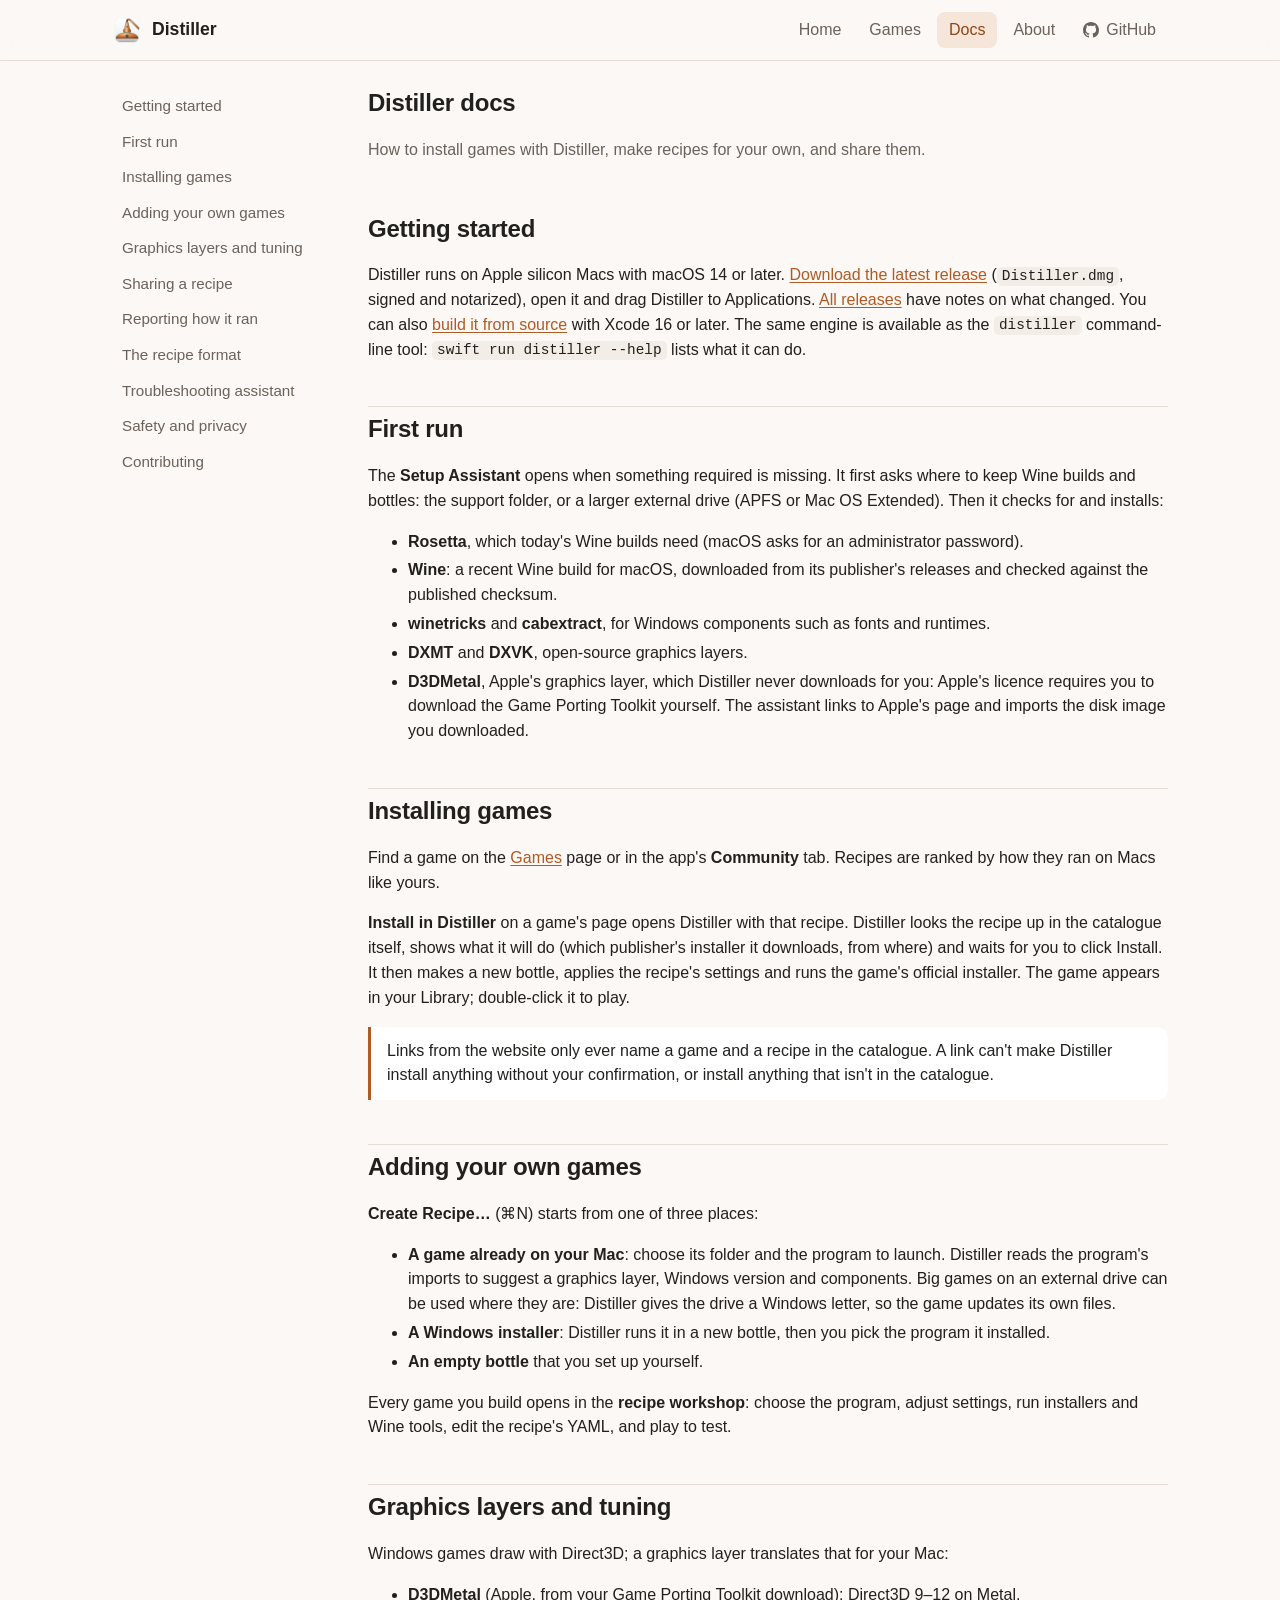
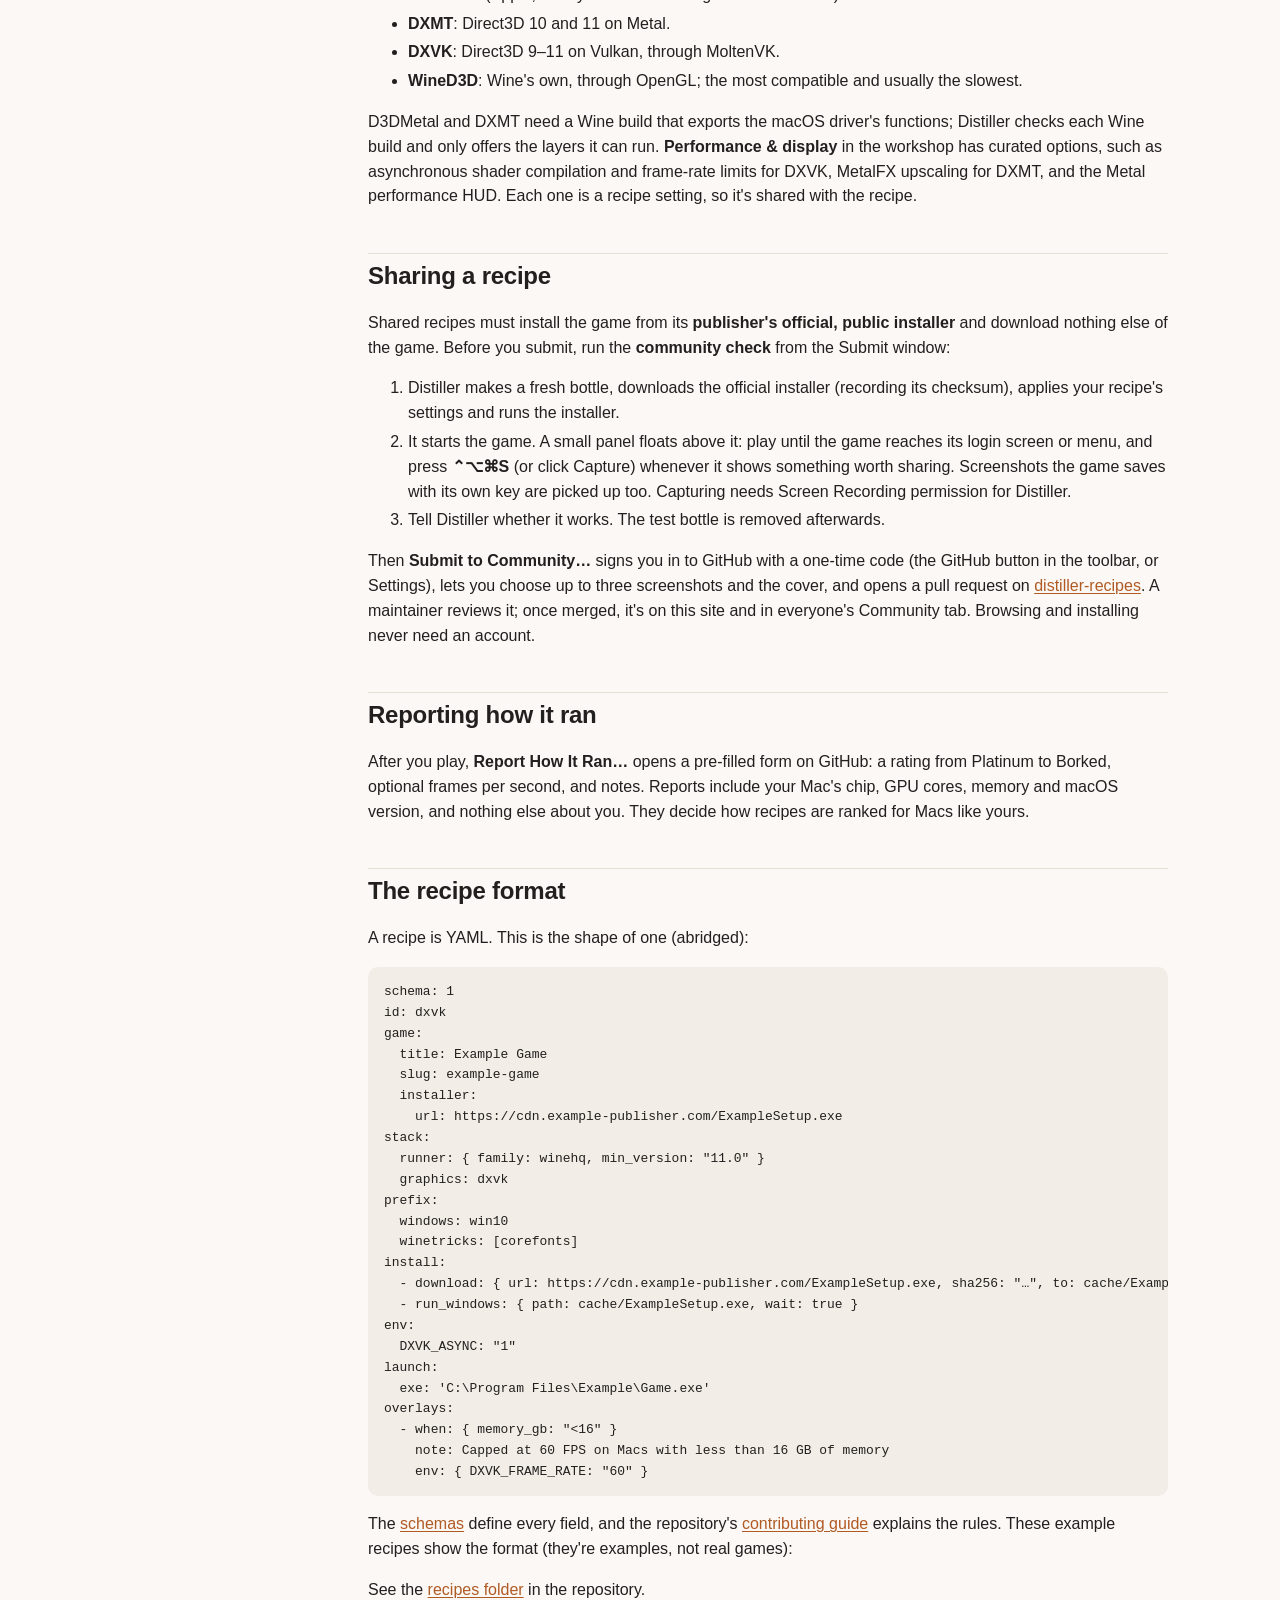
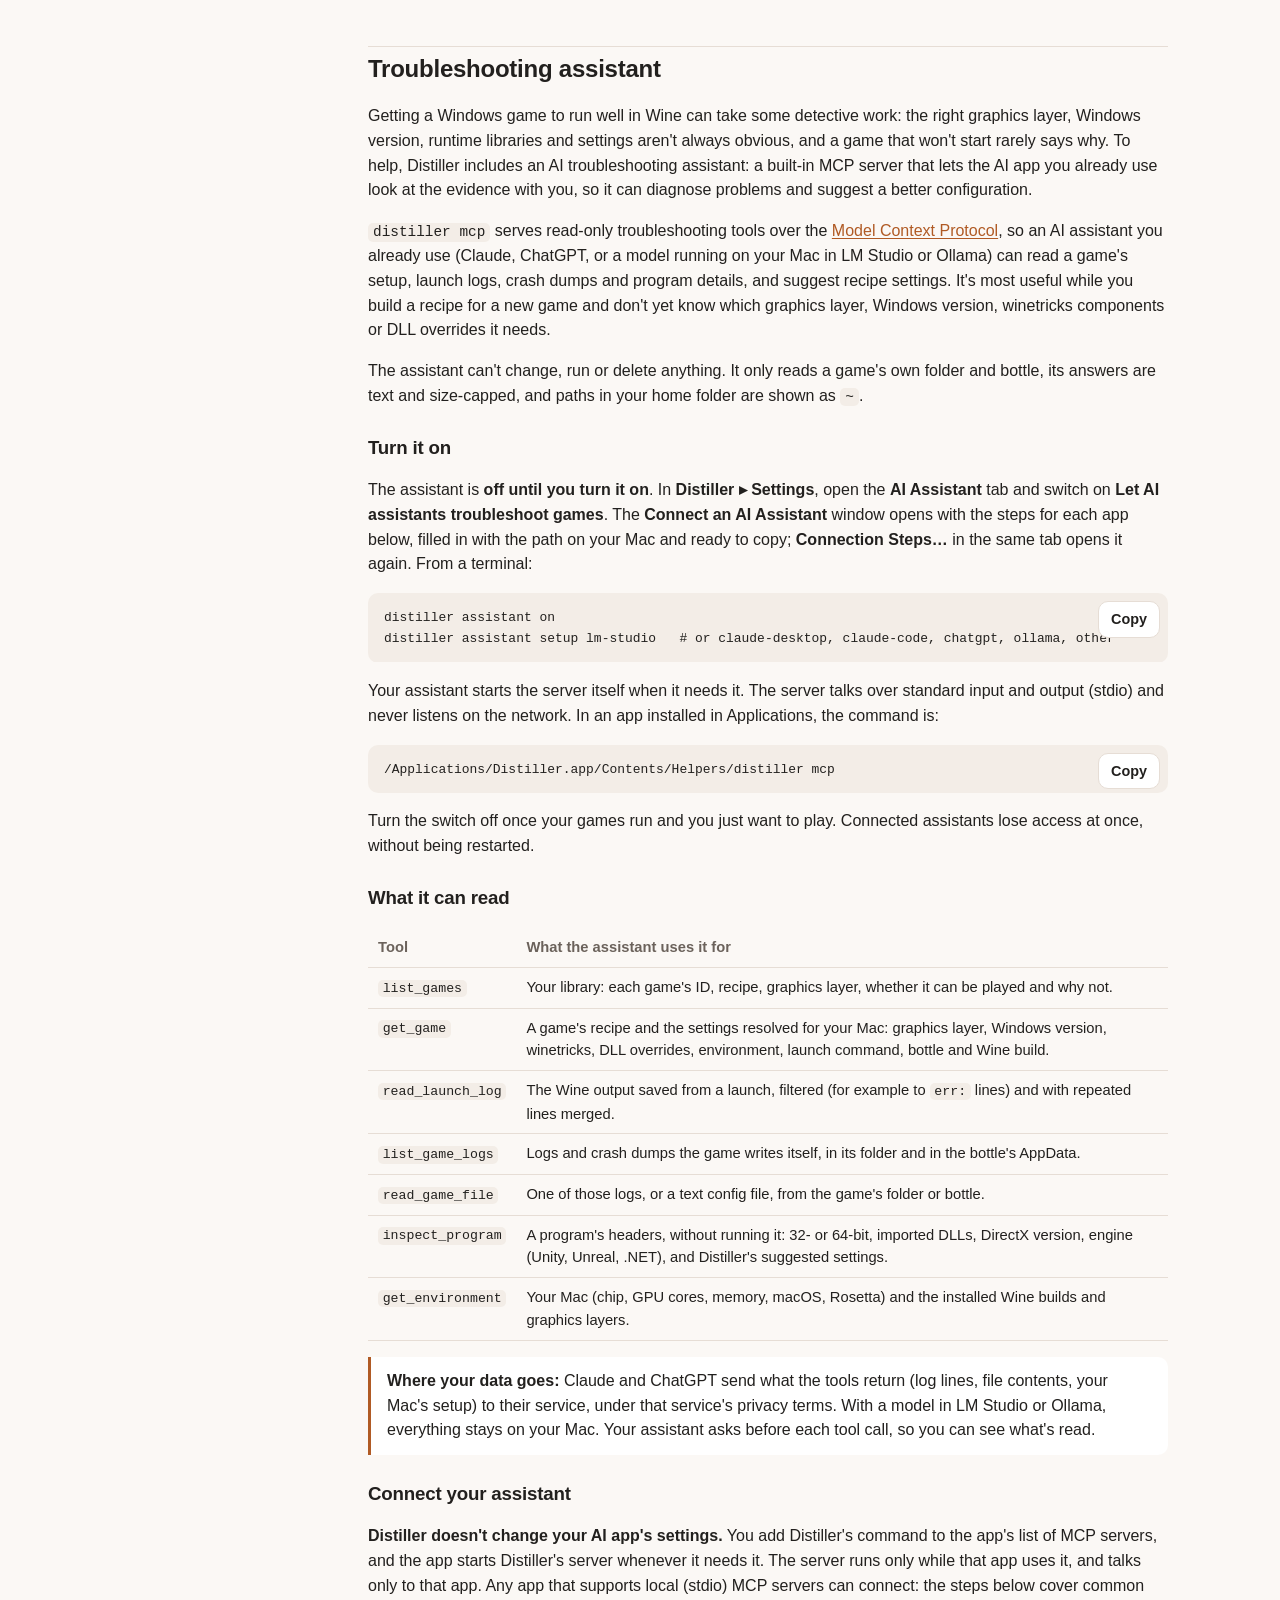
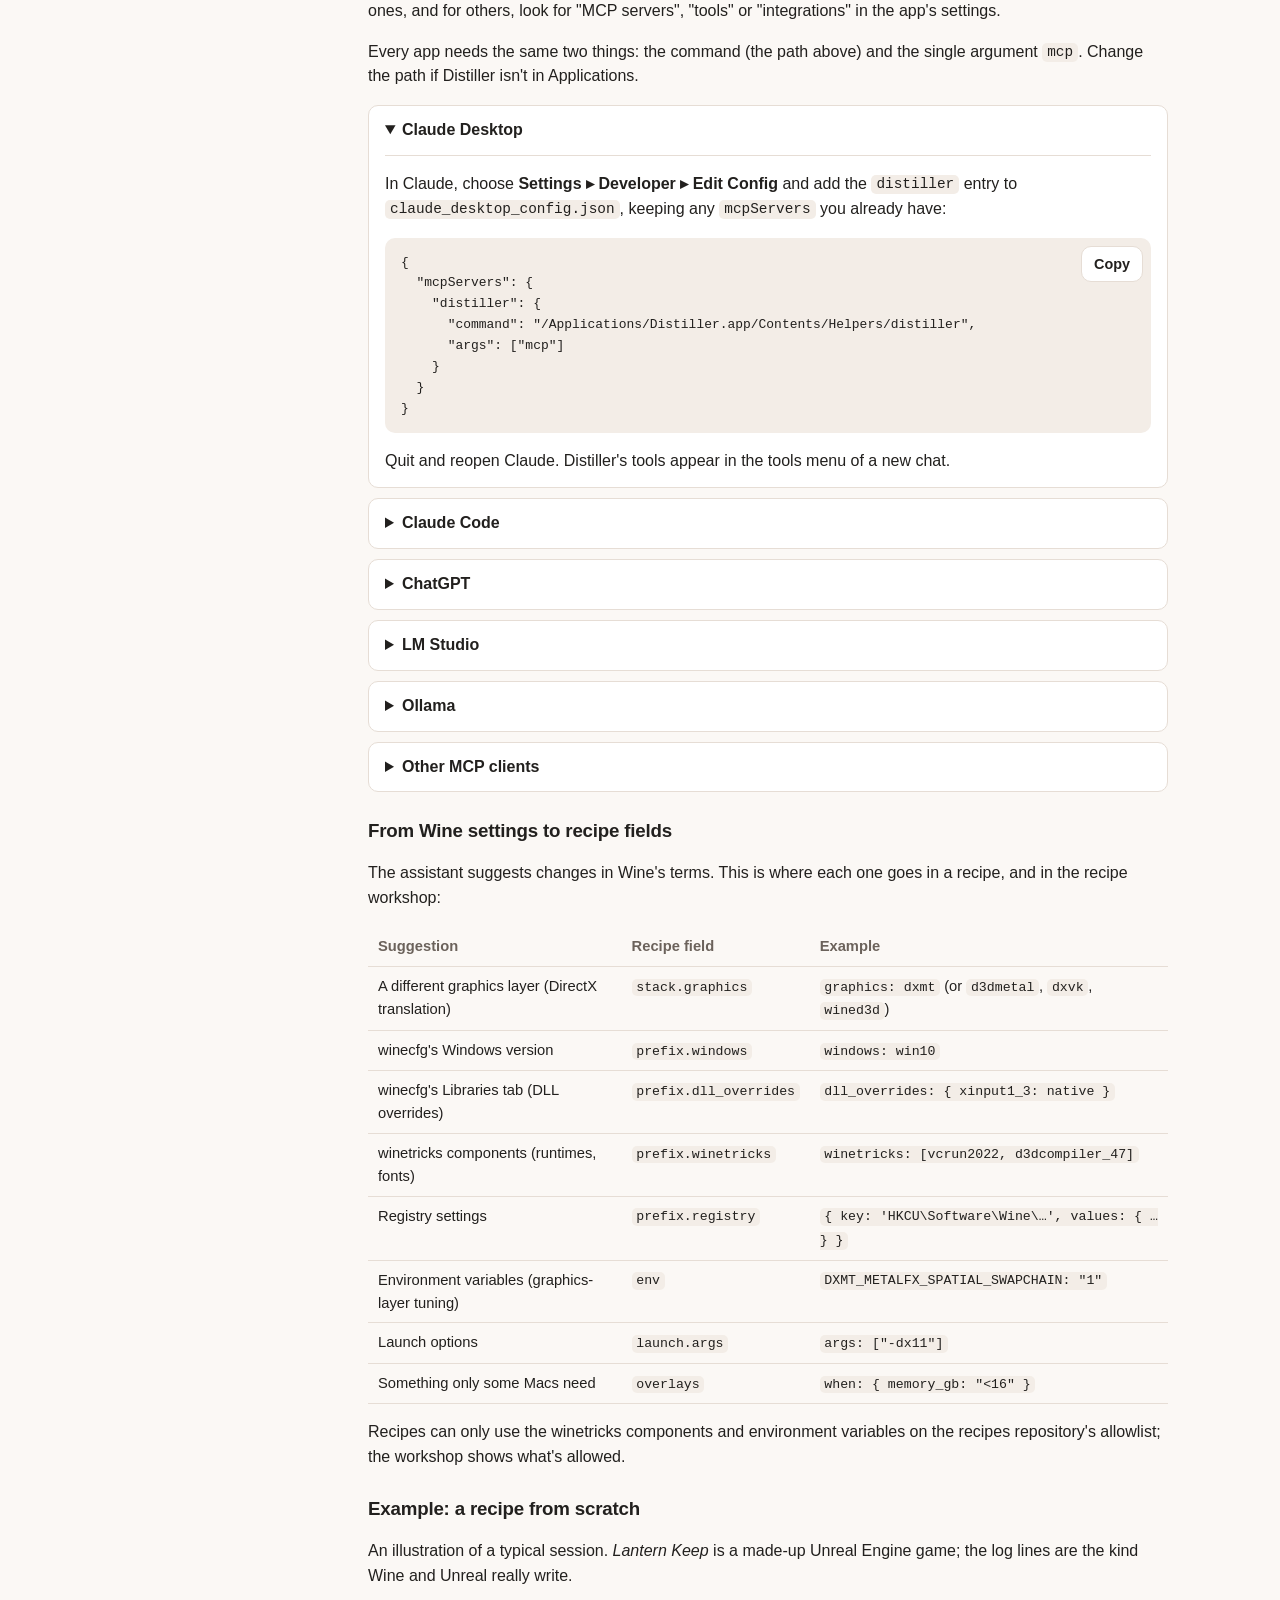
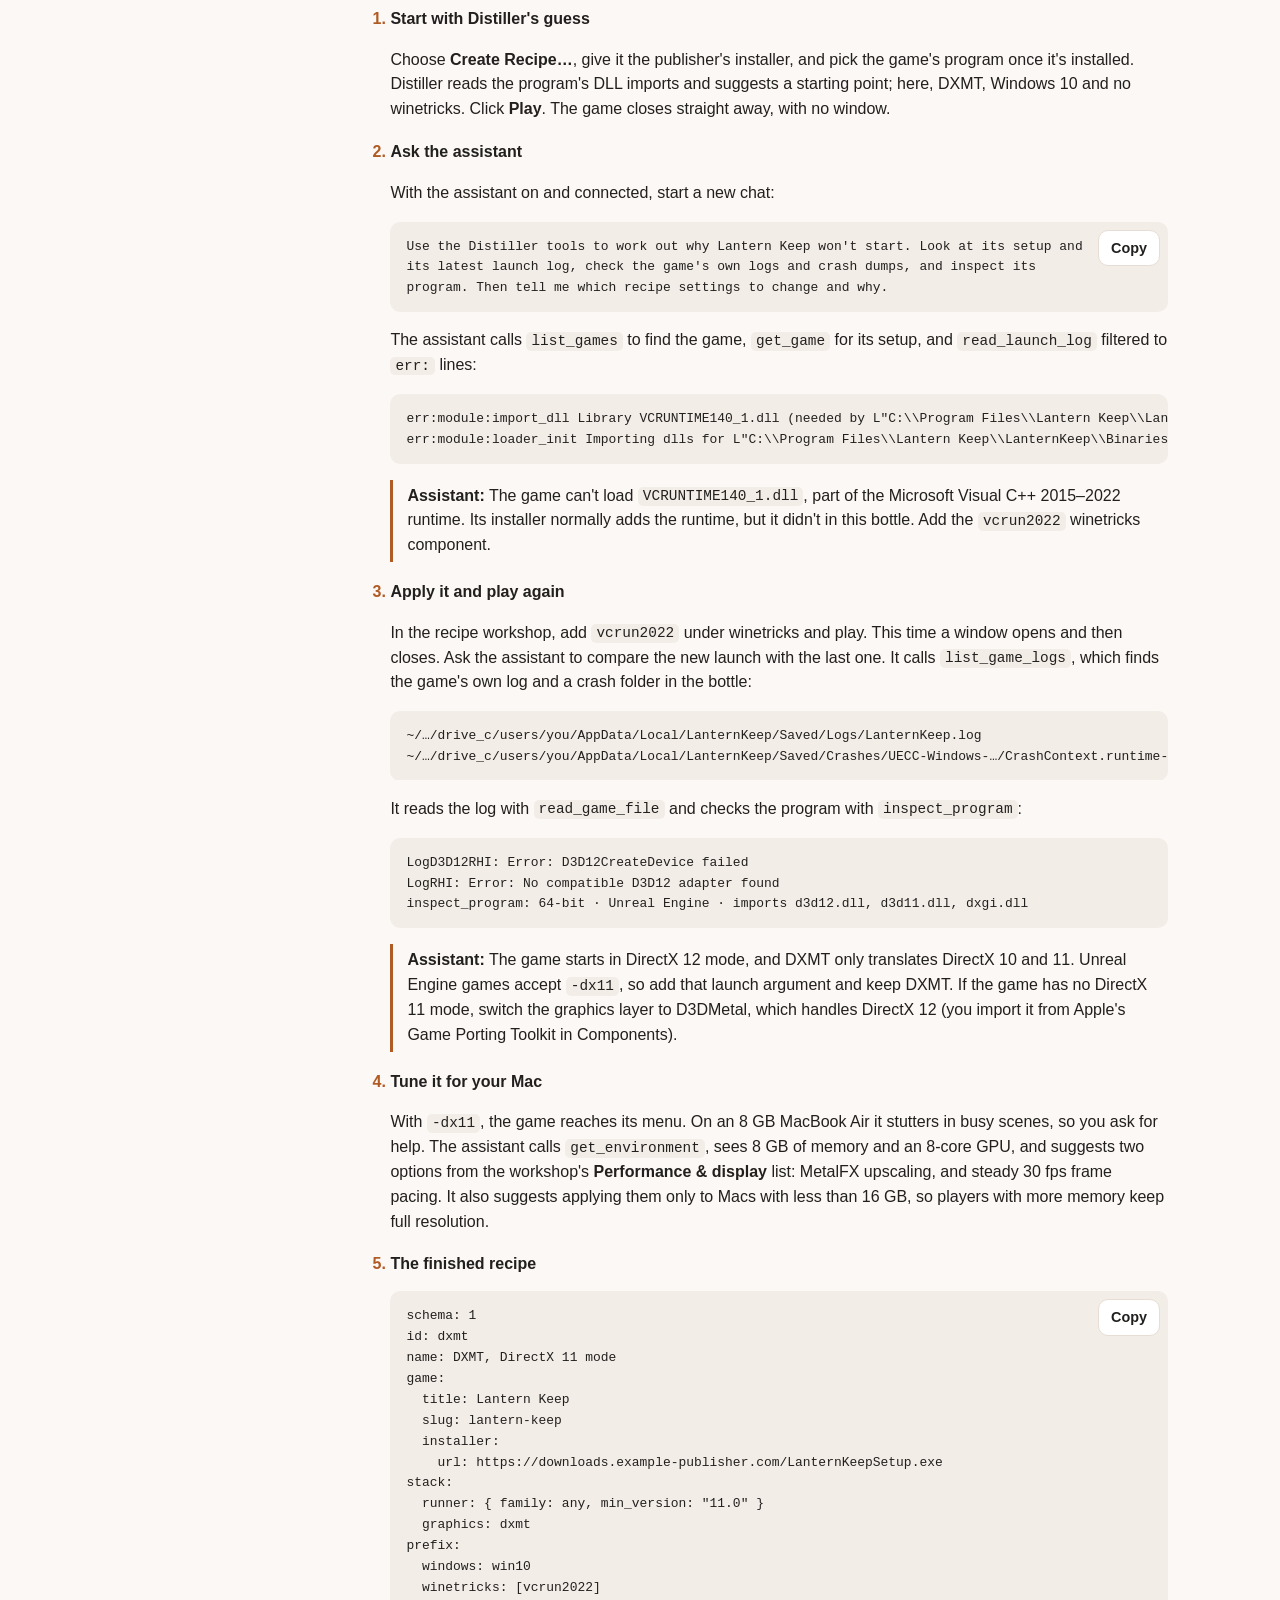
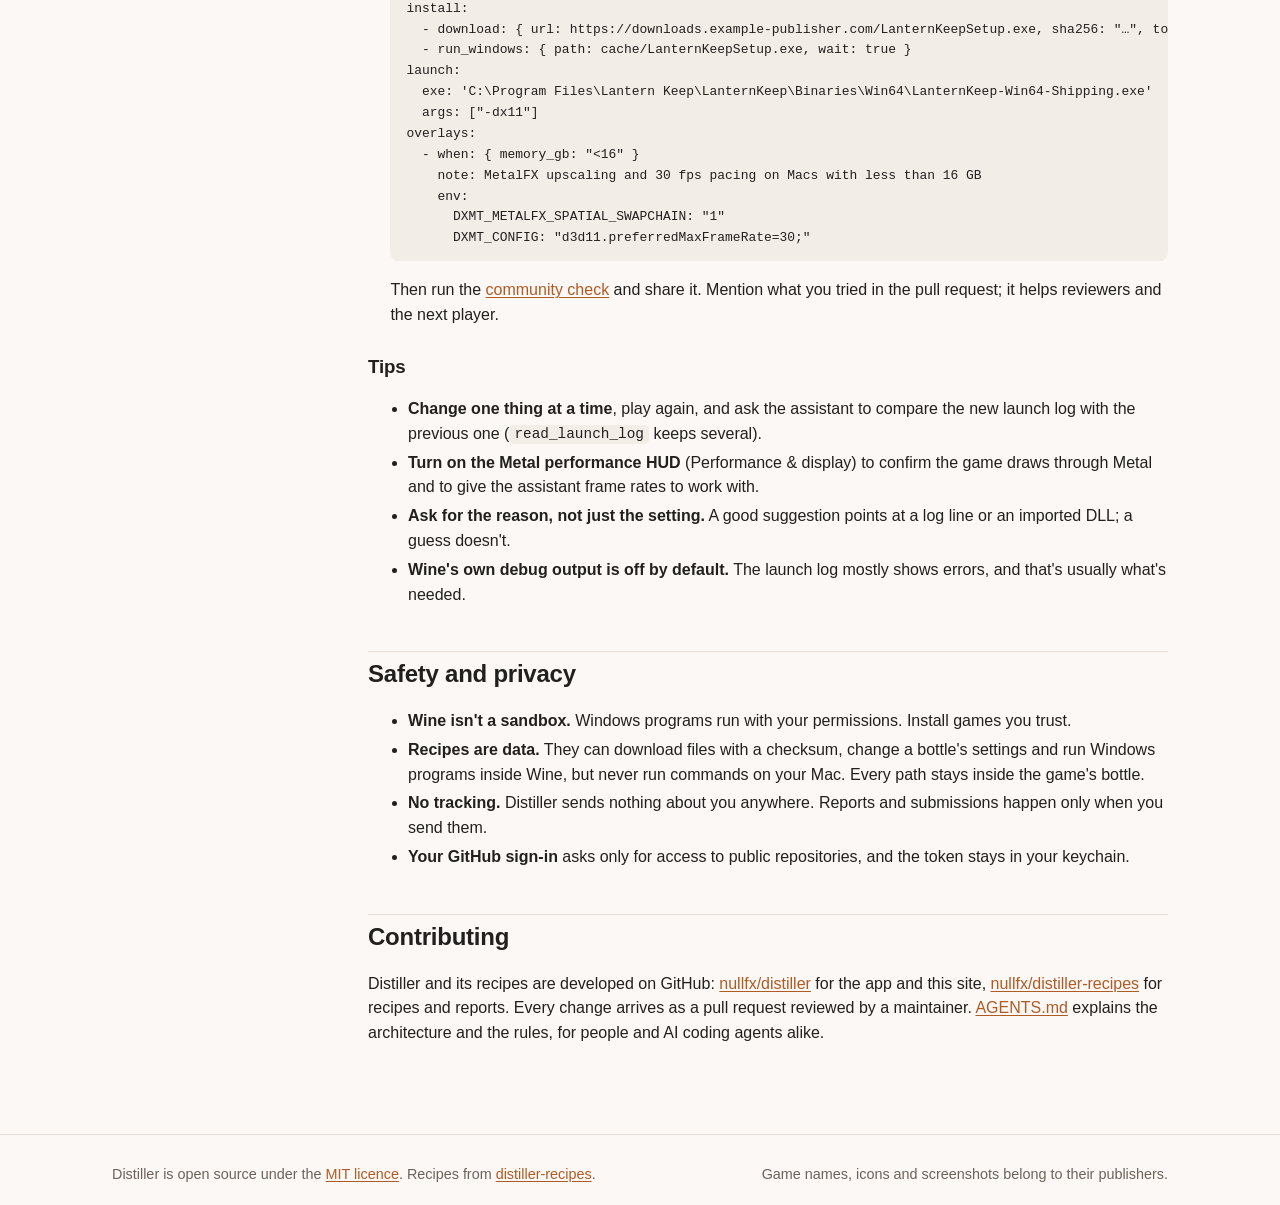
==== commit 79a26009: "Website: an About page with a tour of the app site/about/ shows the app section by section, each wit" ====
--- a/site/docs/index.html
+++ b/site/docs/index.html
@@ -28,6 +28,7 @@
         <a href="../">Home</a>
         <a href="../games/">Games</a>
         <a href="../docs/" aria-current="page">Docs</a>
+        <a href="../about/">About</a>
         <a class="nav-github" href="https://github.com/nullfx/distiller"><svg class="nav-icon" viewBox="0 0 16 16" width="16" height="16" aria-hidden="true"><path fill="currentColor" d="M8 0c4.42 0 8 3.58 8 8a8.013 8.013 0 0 1-5.45 7.59c-.4.08-.55-.17-.55-.38 0-.27.01-1.13.01-2.2 0-.75-.25-1.23-.54-1.48 1.78-.2 3.65-.88 3.65-3.95 0-.88-.31-1.59-.82-2.15.08-.2.36-1.02-.08-2.12 0 0-.67-.22-2.2.82-.64-.18-1.32-.27-2-.27-.68 0-1.36.09-2 .27-1.53-1.03-2.2-.82-2.2-.82-.44 1.1-.16 1.92-.08 2.12-.51.56-.82 1.28-.82 2.15 0 3.06 1.86 3.75 3.64 3.95-.23.2-.44.55-.51 1.07-.46.21-1.61.55-2.33-.66-.15-.24-.6-.83-1.23-.82-.67.01-.27.38.01.53.34.19.73.9.82 1.13.16.45.68 1.31 2.69.94 0 .67.01 1.3.01 1.49 0 .21-.15.45-.55.38A7.995 7.995 0 0 1 0 8c0-4.42 3.58-8 8-8Z"/></svg>GitHub</a>
       </nav>
     </div>
--- a/site/assets/site.css
+++ b/site/assets/site.css
@@ -272,3 +272,24 @@
 .install-steps li { margin: 6px 0; }
 details.build-source { margin-top: 18px; max-width: 46em; }
 details.build-source > summary { cursor: pointer; color: var(--copper); font-weight: 600; padding: 4px 0; }
+
+/* About: a tour of the app, text beside each screenshot, alternating sides. */
+.page-intro { padding: clamp(28px, 5vw, 56px) 0 8px; max-width: 46em; }
+.page-intro h1 { margin: 0 0 14px; }
+.page-intro .lede { font-size: 1.15rem; color: var(--text-muted); margin: 0 0 18px; }
+.tour-nav { display: flex; flex-wrap: wrap; gap: 6px 16px; font-size: 0.95rem; }
+.tour-item { display: grid; grid-template-columns: minmax(0, 5fr) minmax(0, 7fr); gap: 24px 40px; align-items: center; padding: 48px 0; border-top: 1px solid var(--line); scroll-margin-top: 72px; }
+.tour-item:first-of-type { border-top: 0; }
+.tour-item.flip .tour-text { order: 2; }
+.tour-text h2 { margin: 0 0 12px; }
+.tour-text p { margin: 0 0 12px; }
+.tour-shots { display: grid; gap: 12px; min-width: 0; }
+.shot { margin: 0; }
+.shot img { display: block; width: 100%; height: auto; }
+.shot figcaption { font-size: 0.85rem; color: var(--text-muted); text-align: center; margin-top: 4px; }
+.tour-end { border-top: 1px solid var(--line); padding: 40px 0 8px; }
+.tour-end h2 { margin: 0 0 8px; }
+@media (max-width: 820px) {
+  .tour-item { grid-template-columns: minmax(0, 1fr); padding: 36px 0; }
+  .tour-item.flip .tour-text { order: 0; }
+}
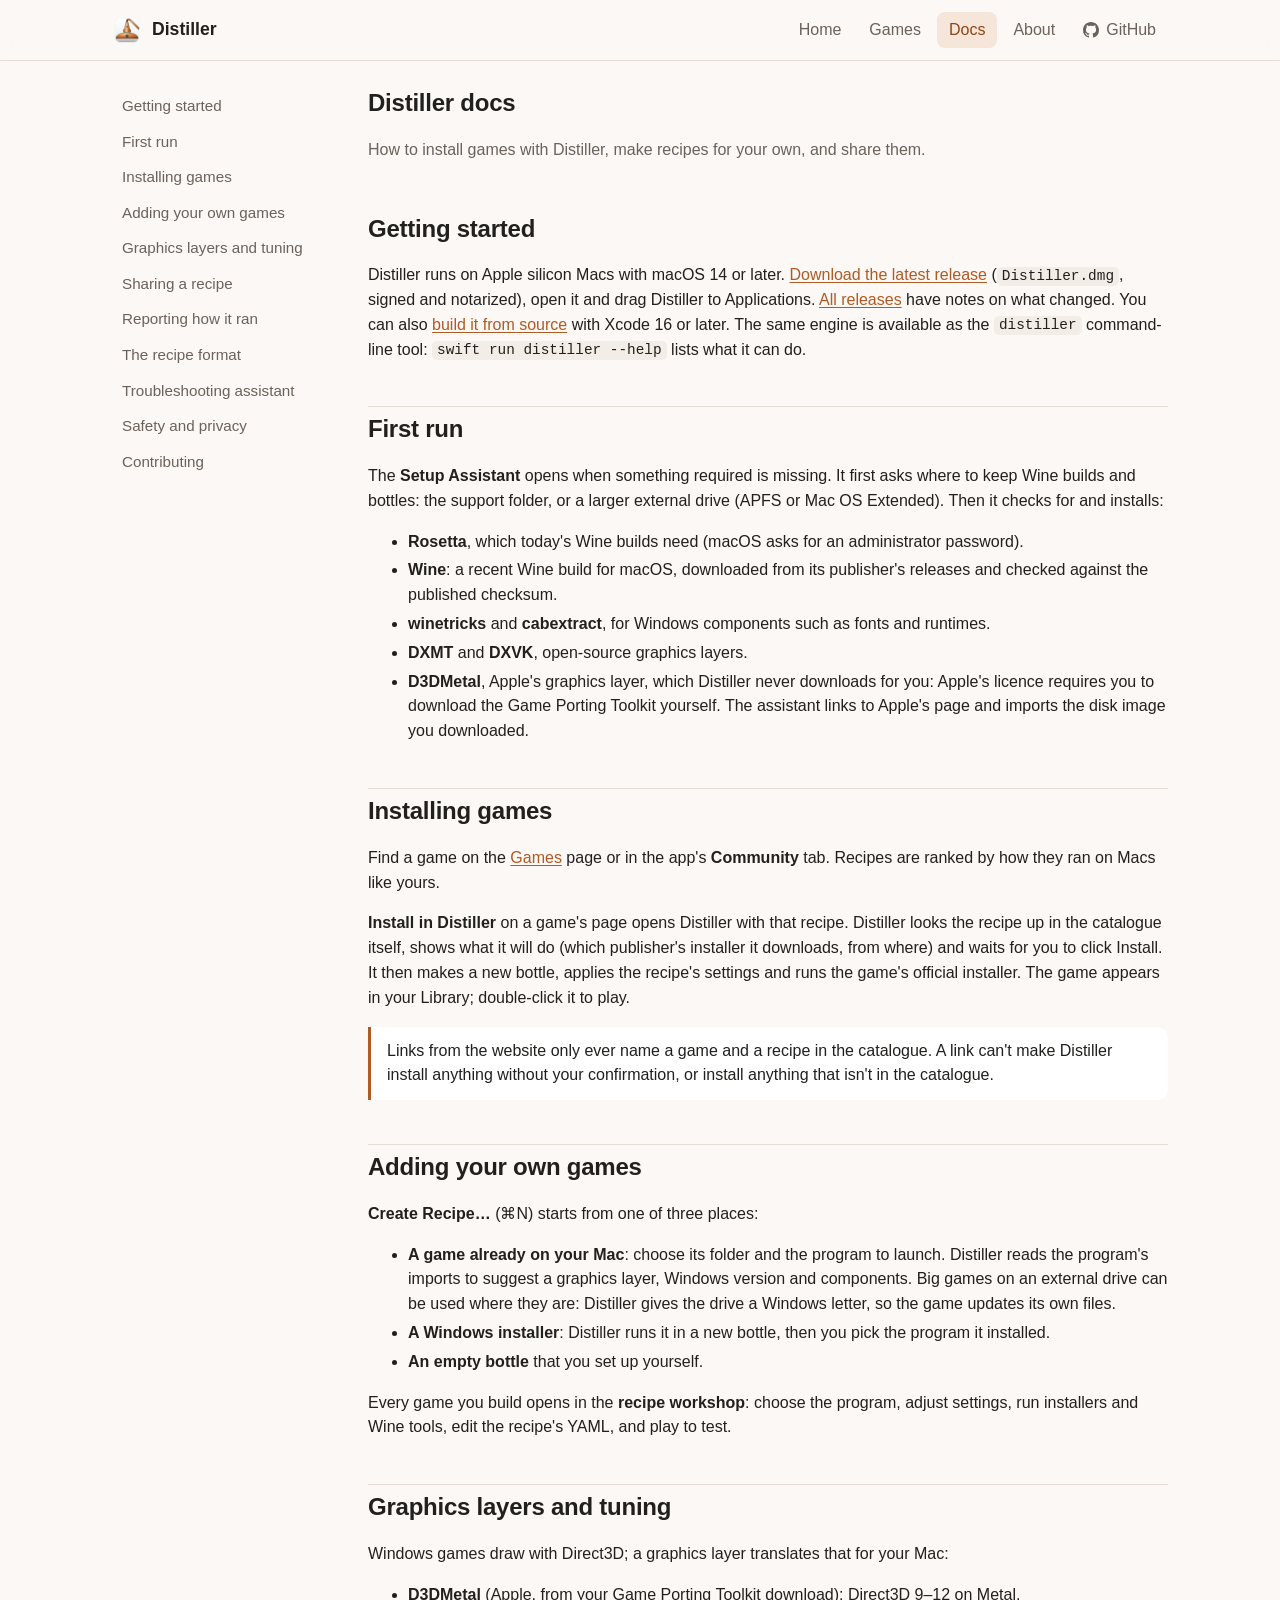
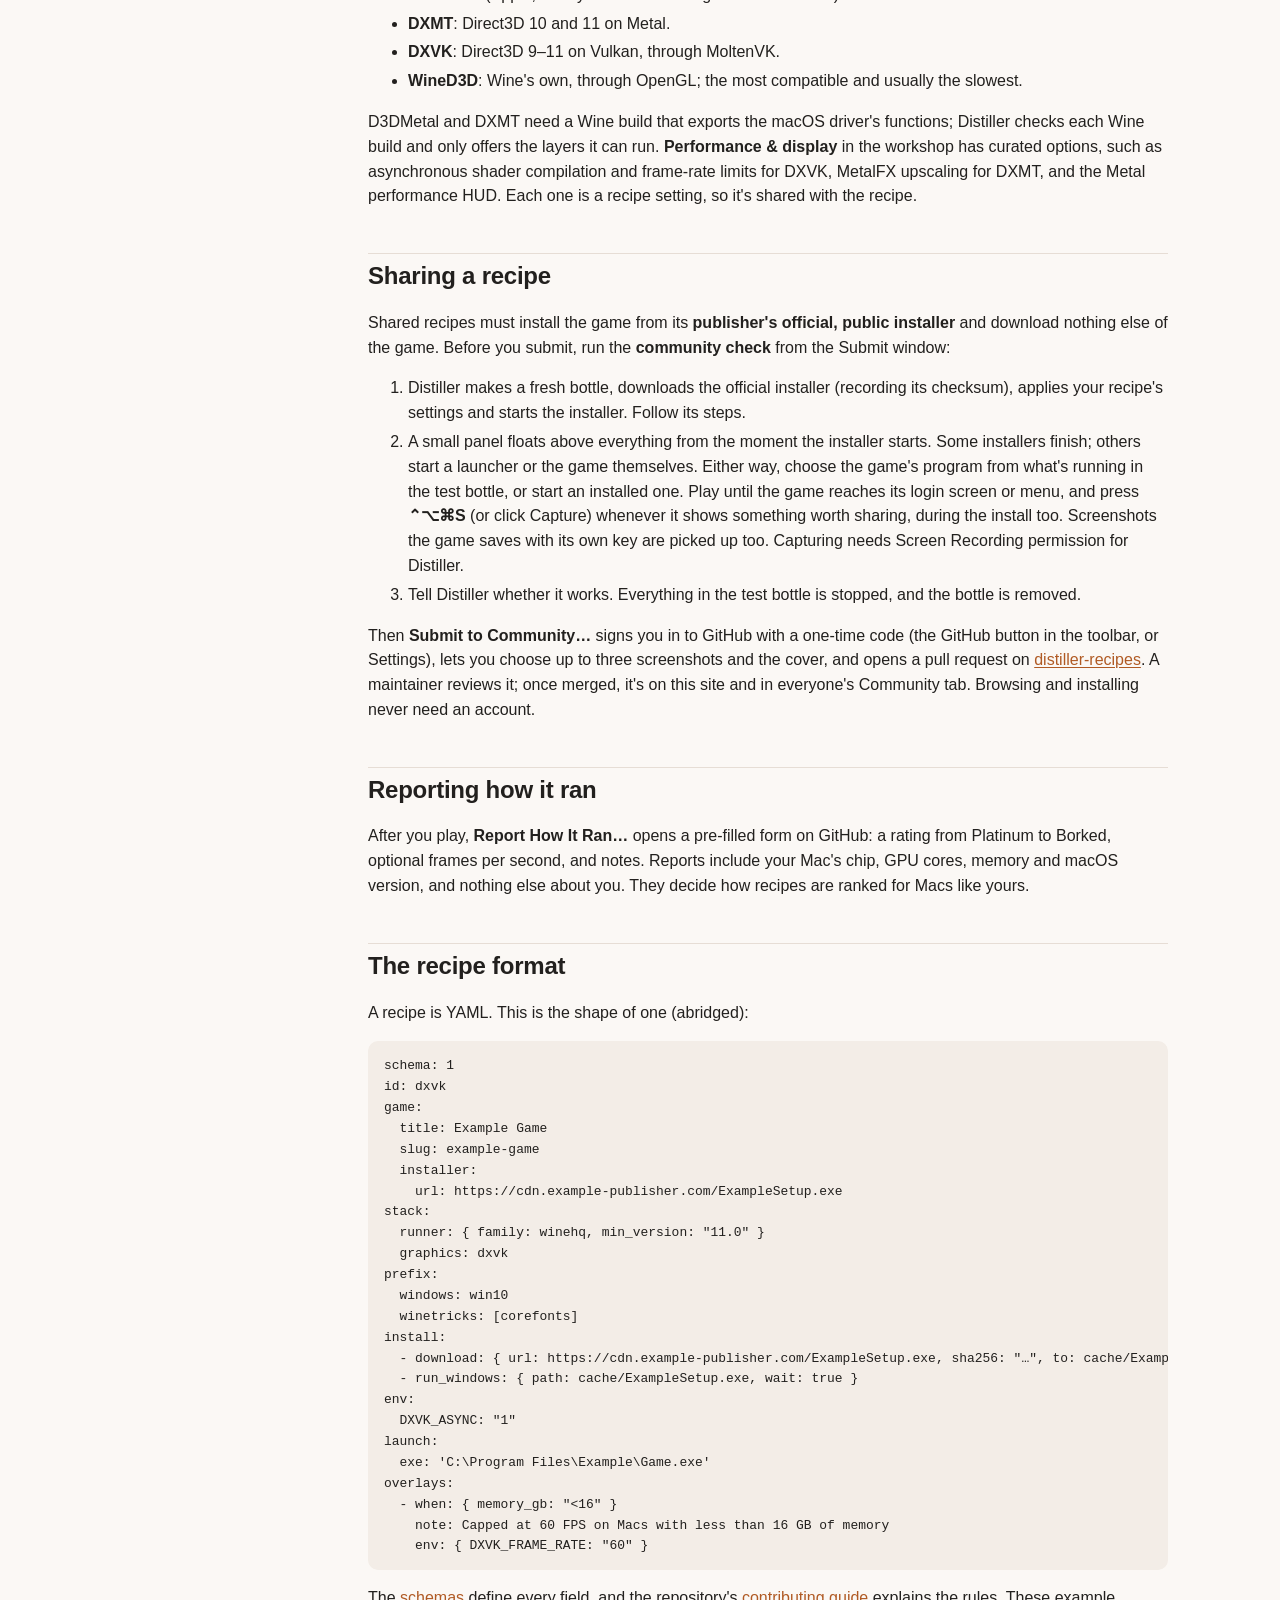
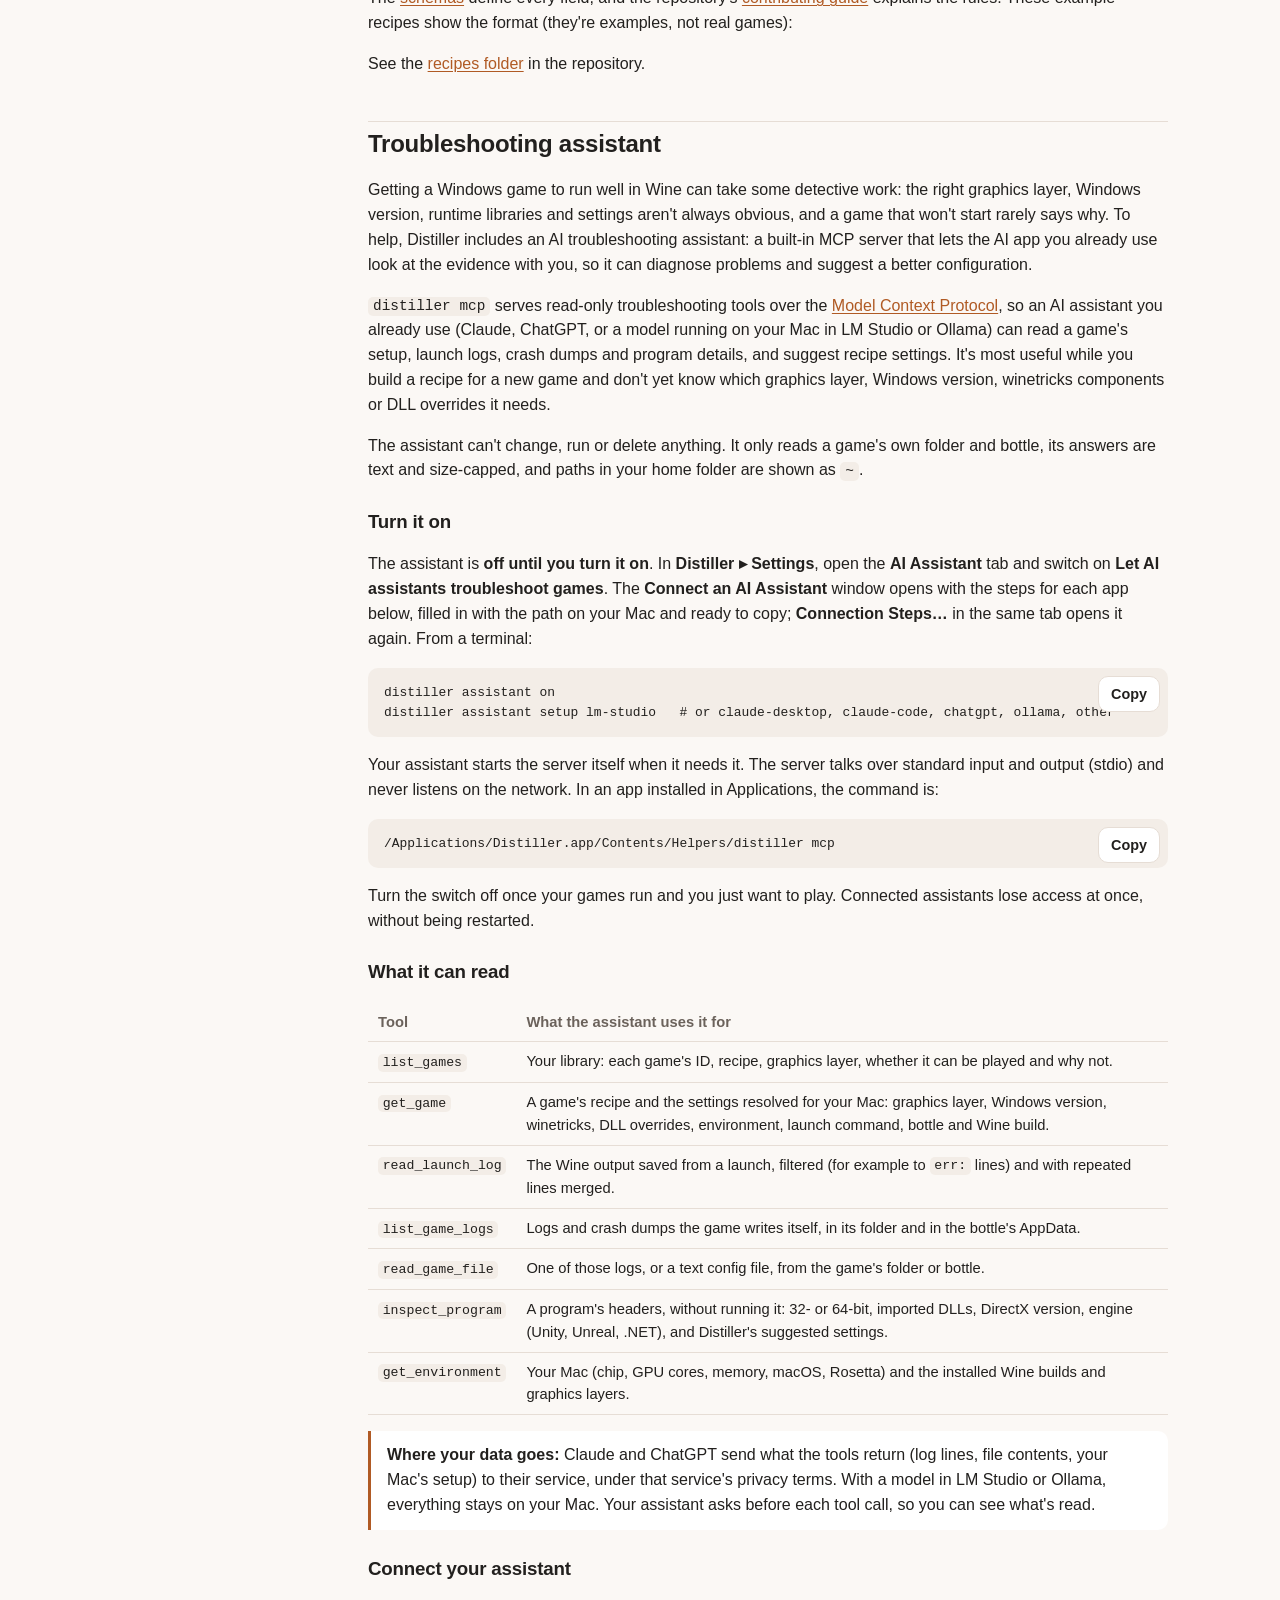
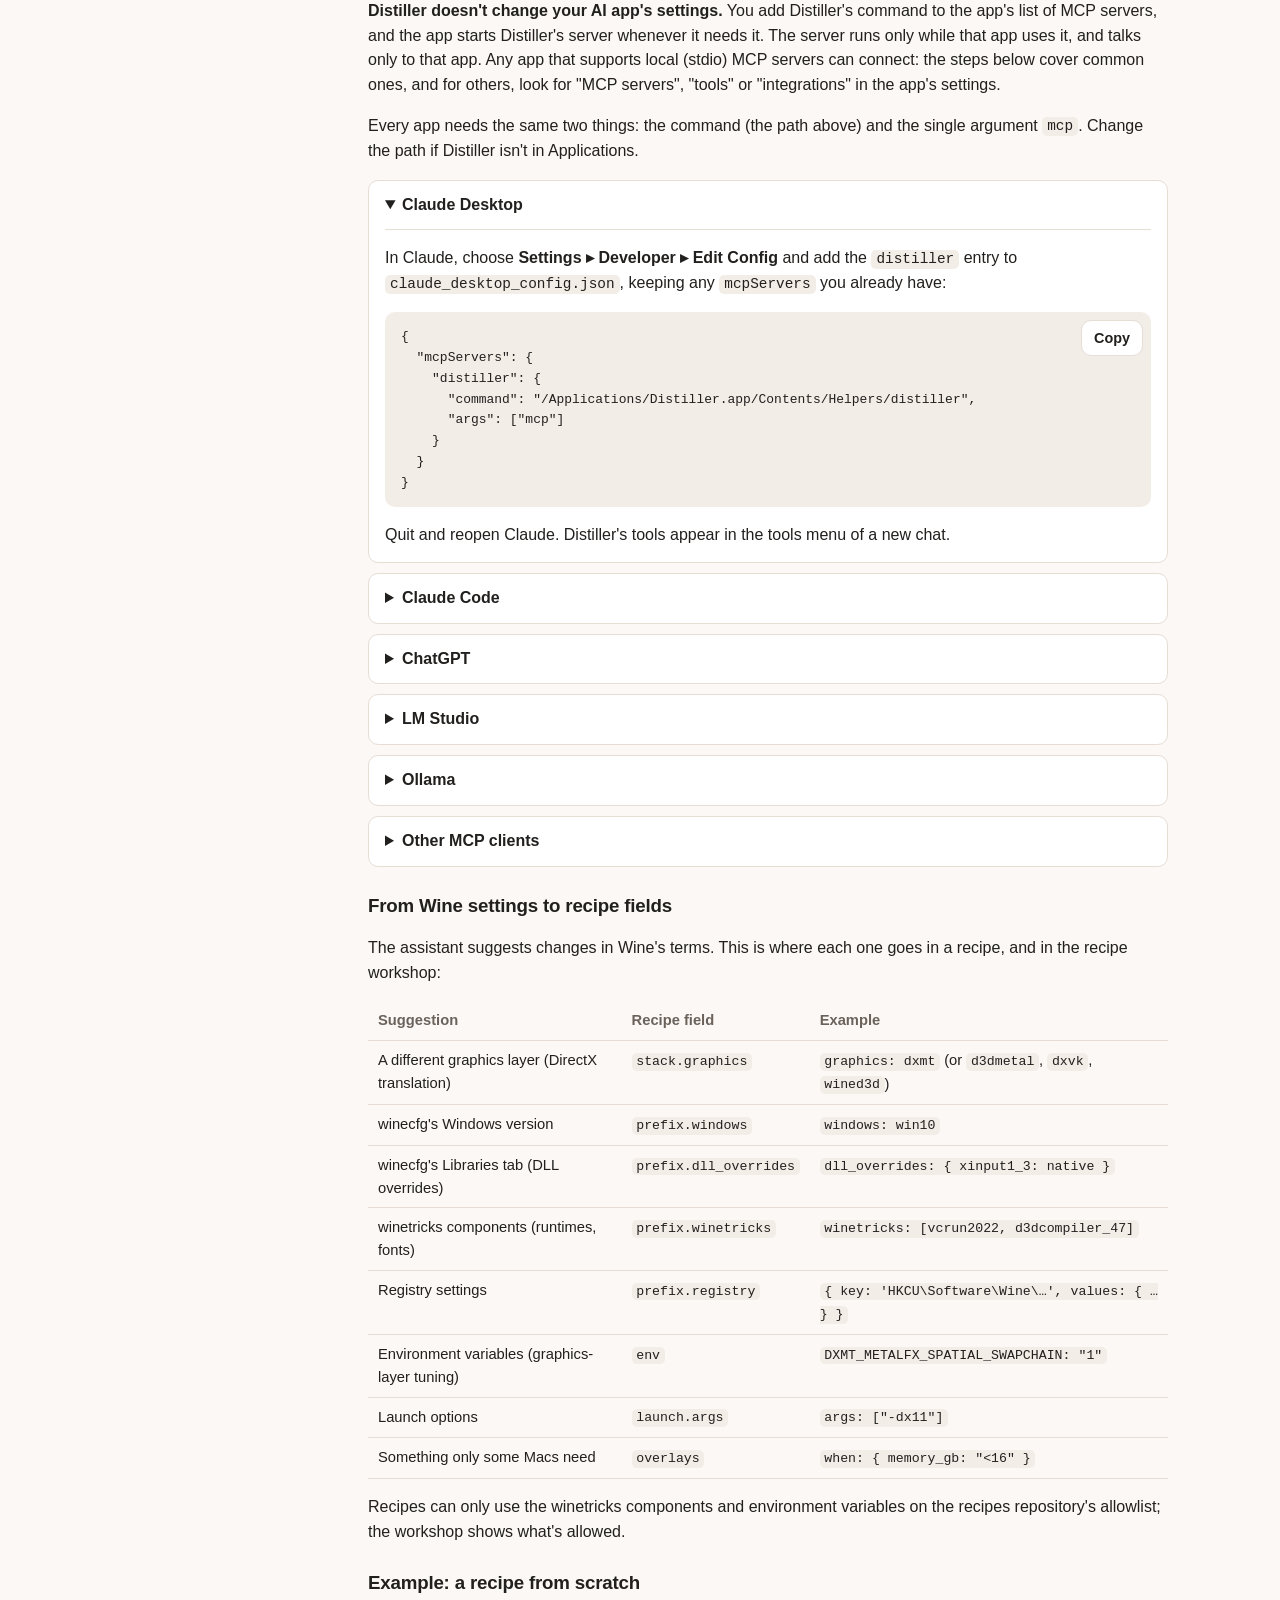
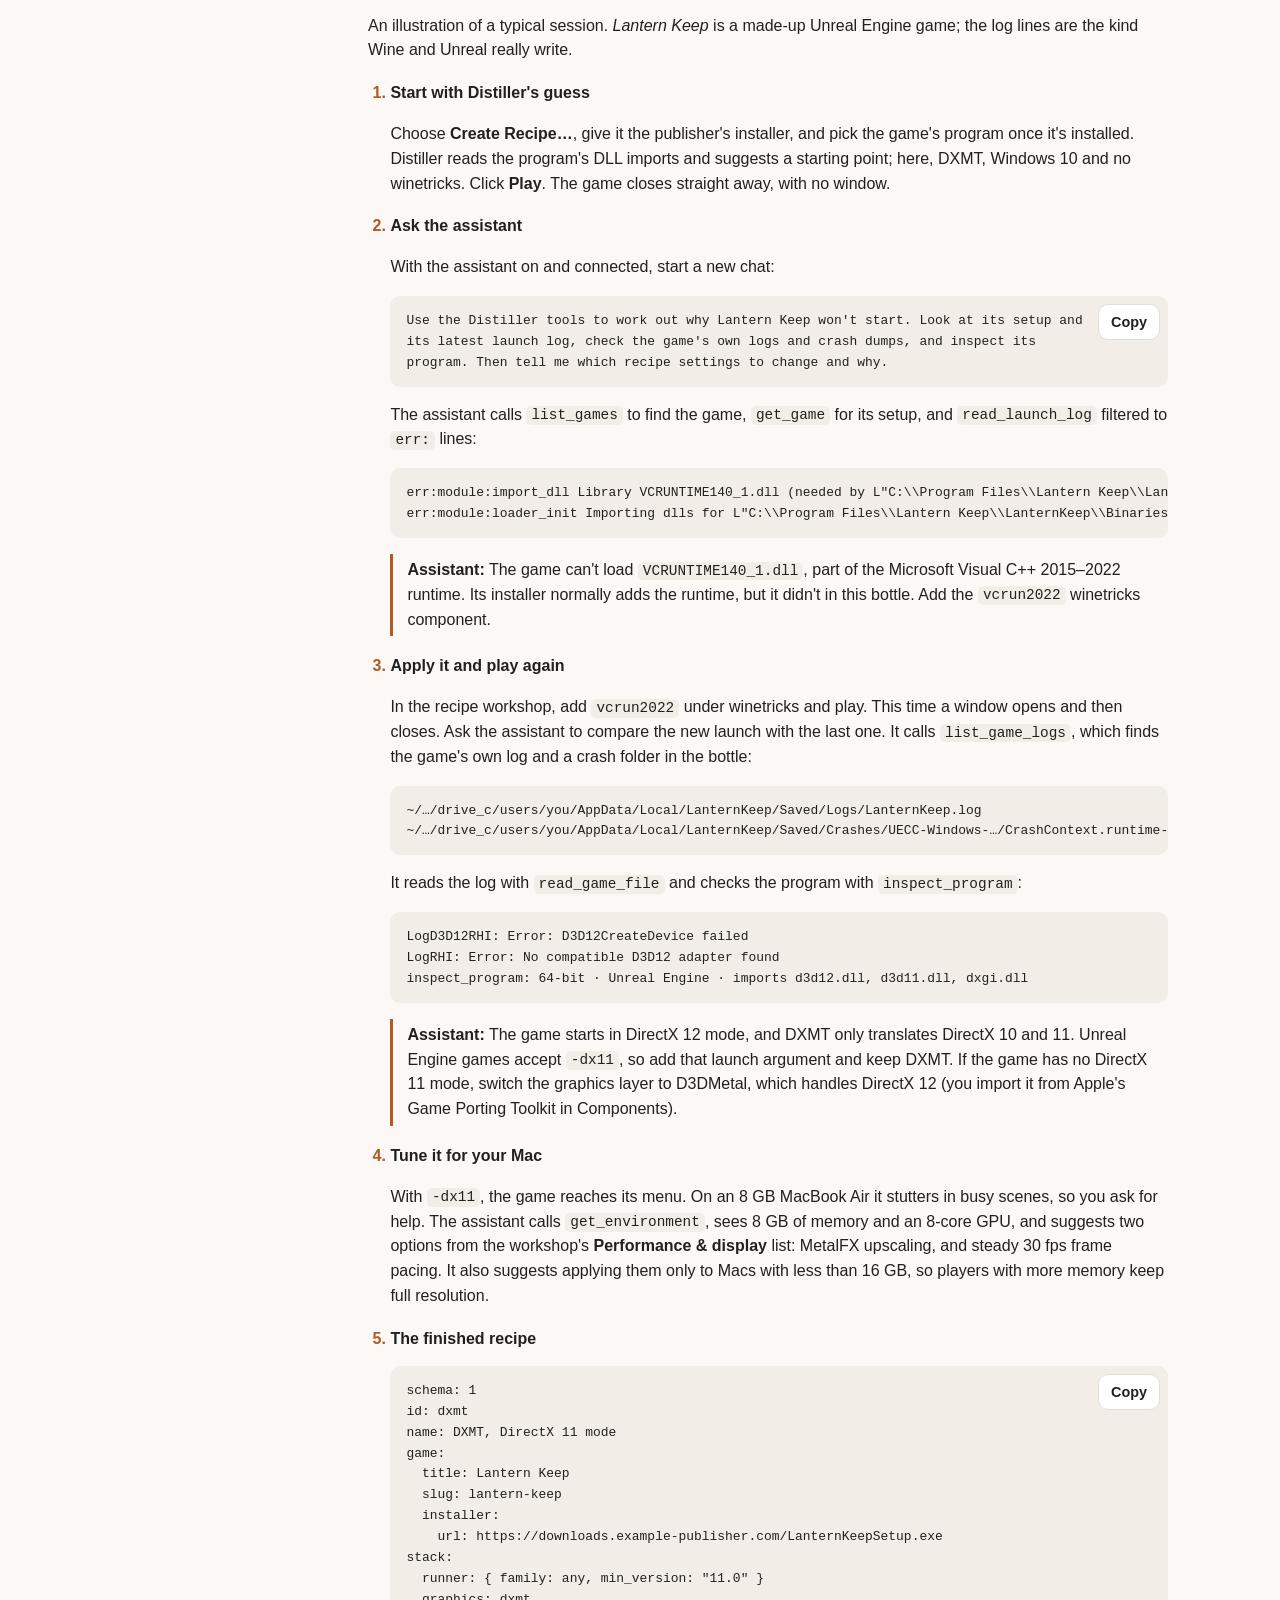
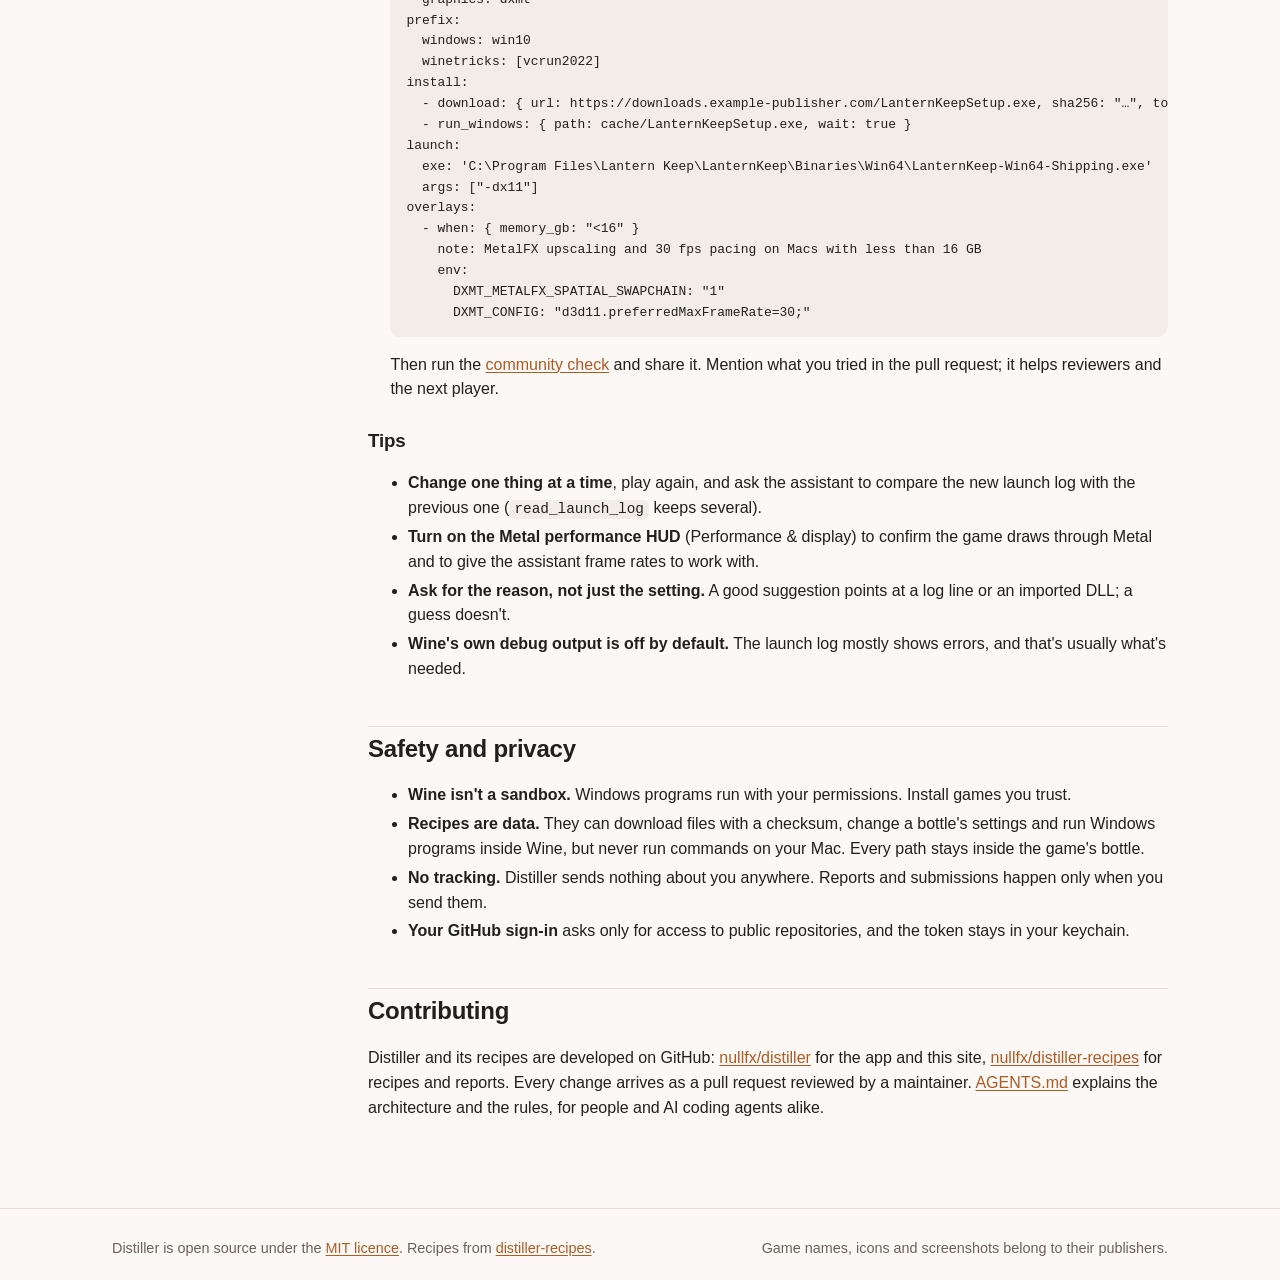
==== commit 280968d8: "Community check as a session: don't wait for the installer Many installers start a launcher, an upda" ====
--- a/site/docs/index.html
+++ b/site/docs/index.html
@@ -103,9 +103,9 @@
           <h2>Sharing a recipe</h2>
           <p>Shared recipes must install the game from its <strong>publisher's official, public installer</strong> and download nothing else of the game. Before you submit, run the <strong>community check</strong> from the Submit window:</p>
           <ol>
-            <li>Distiller makes a fresh bottle, downloads the official installer (recording its checksum), applies your recipe's settings and runs the installer.</li>
-            <li>It starts the game. A small panel floats above it: play until the game reaches its login screen or menu, and press <strong>⌃⌥⌘S</strong> (or click Capture) whenever it shows something worth sharing. Screenshots the game saves with its own key are picked up too. Capturing needs Screen Recording permission for Distiller.</li>
-            <li>Tell Distiller whether it works. The test bottle is removed afterwards.</li>
+            <li>Distiller makes a fresh bottle, downloads the official installer (recording its checksum), applies your recipe's settings and starts the installer. Follow its steps.</li>
+            <li>A small panel floats above everything from the moment the installer starts. Some installers finish; others start a launcher or the game themselves. Either way, choose the game's program from what's running in the test bottle, or start an installed one. Play until the game reaches its login screen or menu, and press <strong>⌃⌥⌘S</strong> (or click Capture) whenever it shows something worth sharing, during the install too. Screenshots the game saves with its own key are picked up too. Capturing needs Screen Recording permission for Distiller.</li>
+            <li>Tell Distiller whether it works. Everything in the test bottle is stopped, and the bottle is removed.</li>
           </ol>
           <p>Then <strong>Submit to Community…</strong> signs you in to GitHub with a one-time code (the GitHub button in the toolbar, or Settings), lets you choose up to three screenshots and the cover, and opens a pull request on <a href="https://github.com/nullfx/distiller-recipes">distiller-recipes</a>. A maintainer reviews it; once merged, it's on this site and in everyone's Community tab. Browsing and installing never need an account.</p>
         </section>
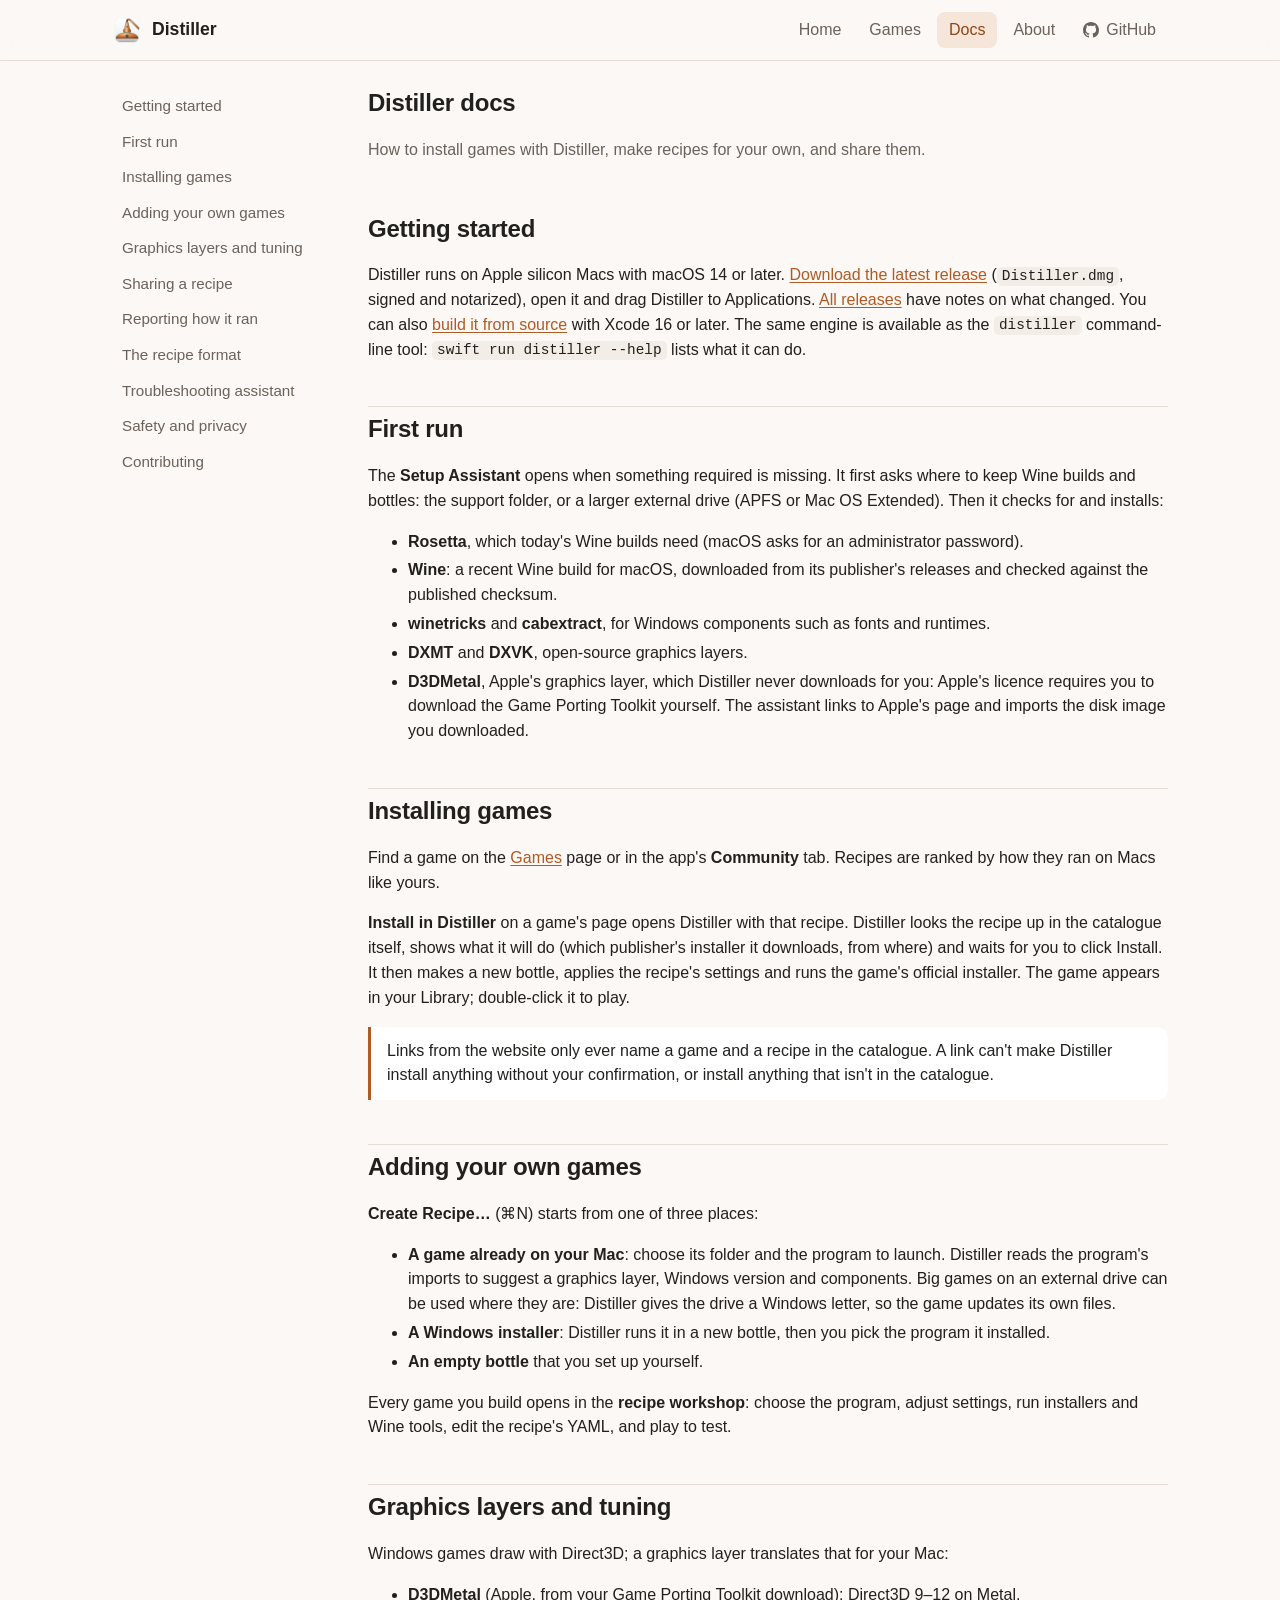
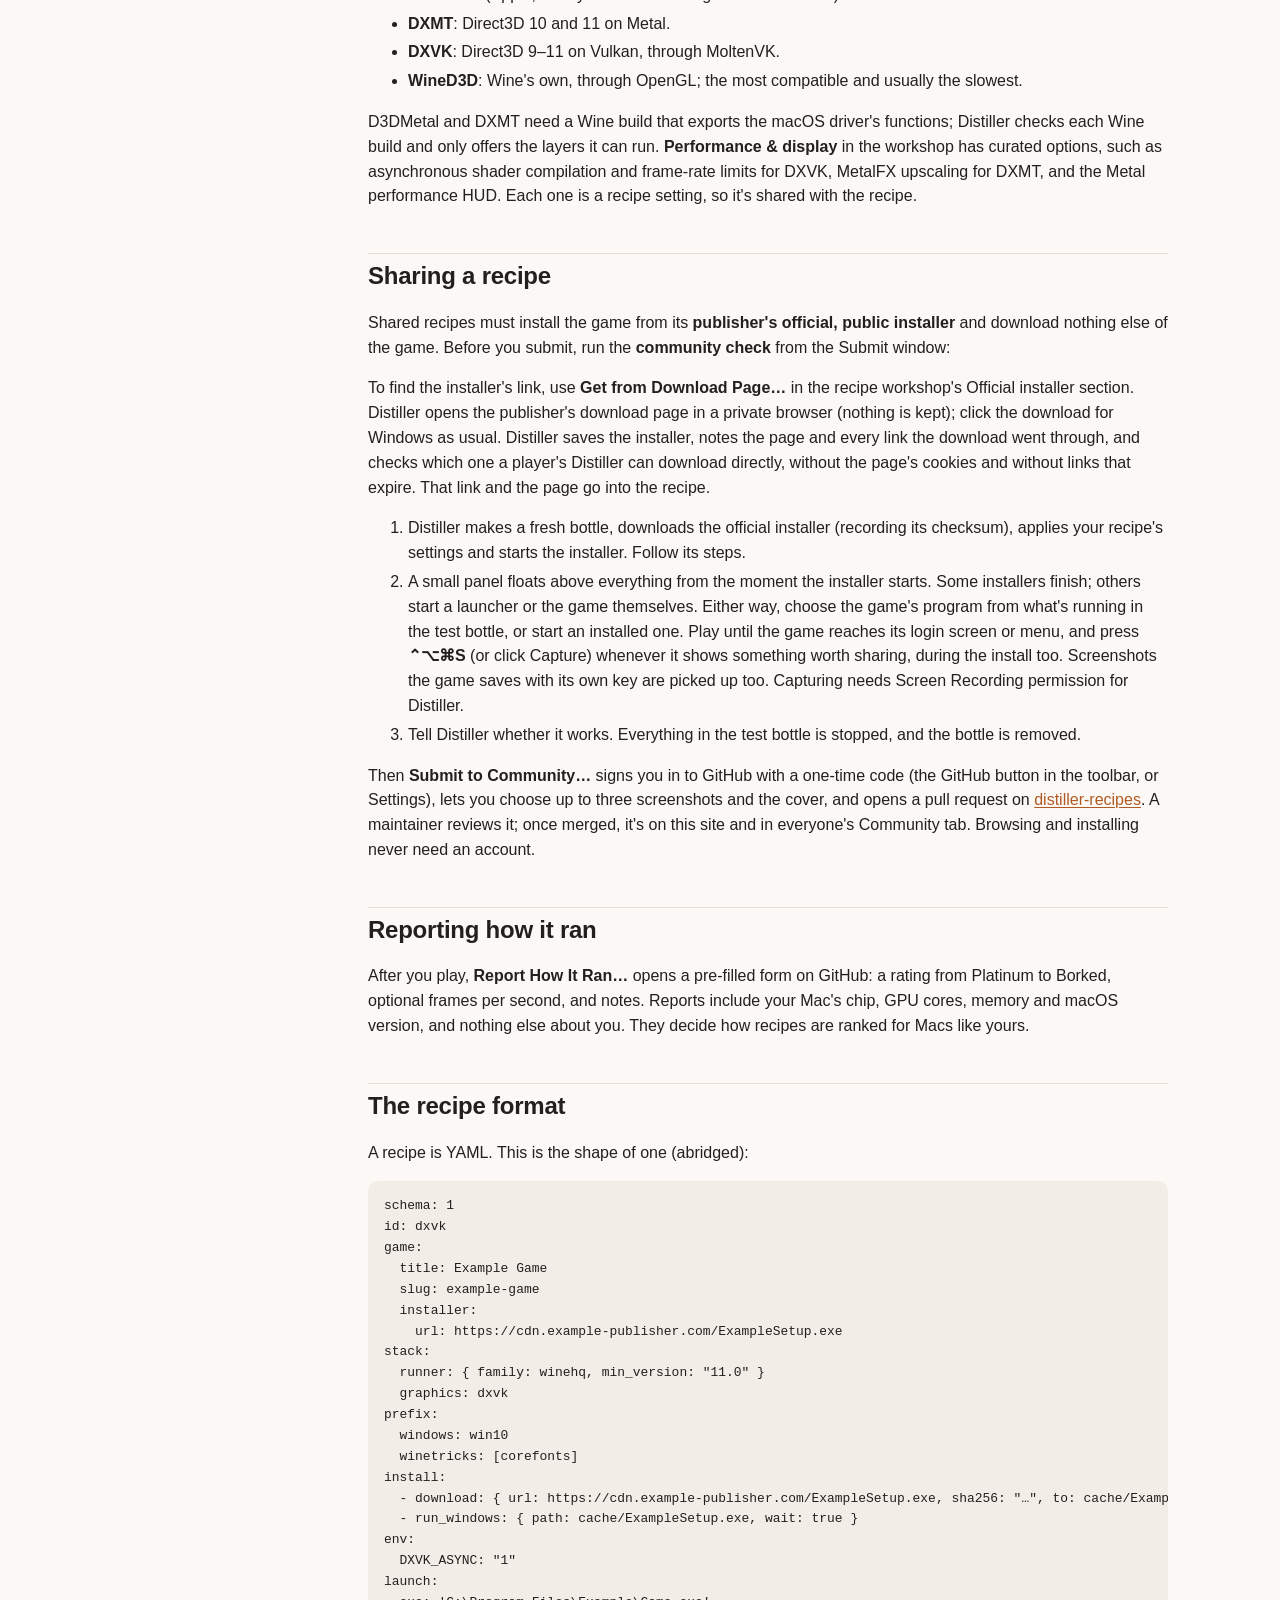
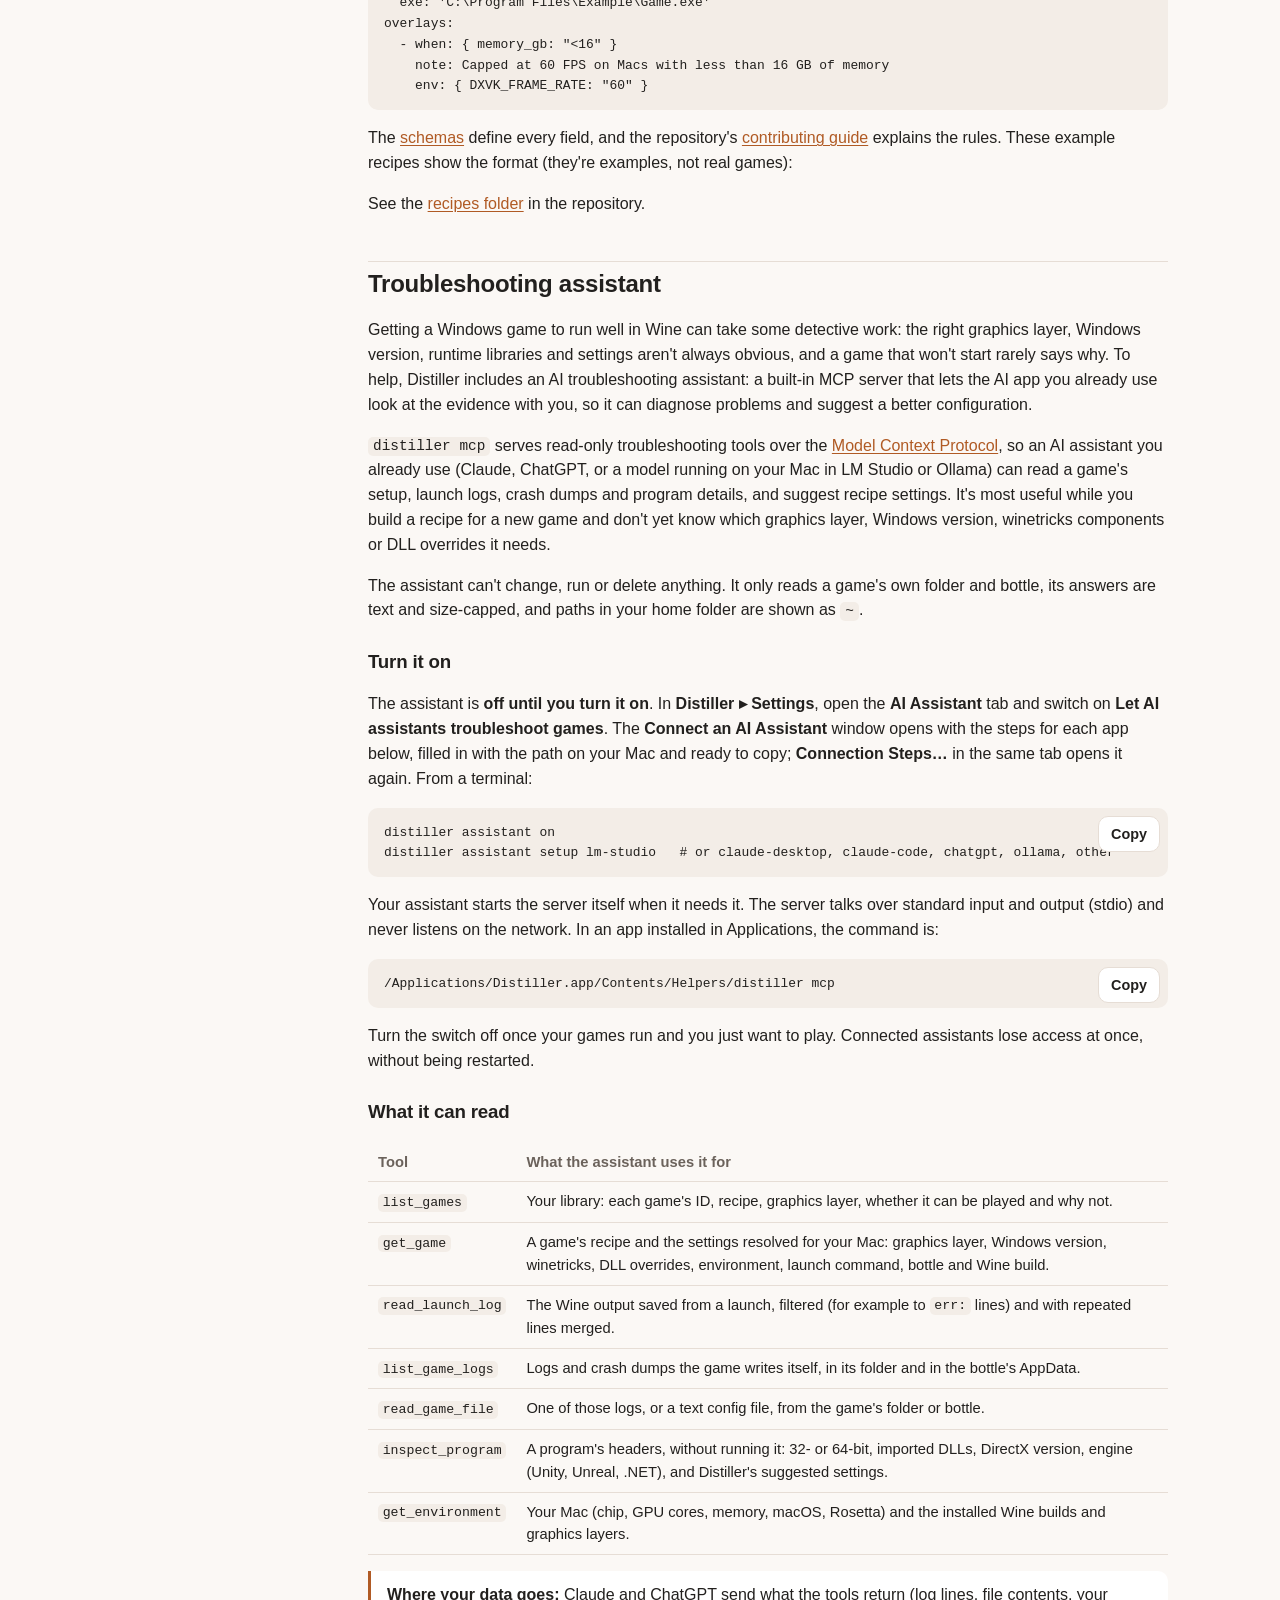
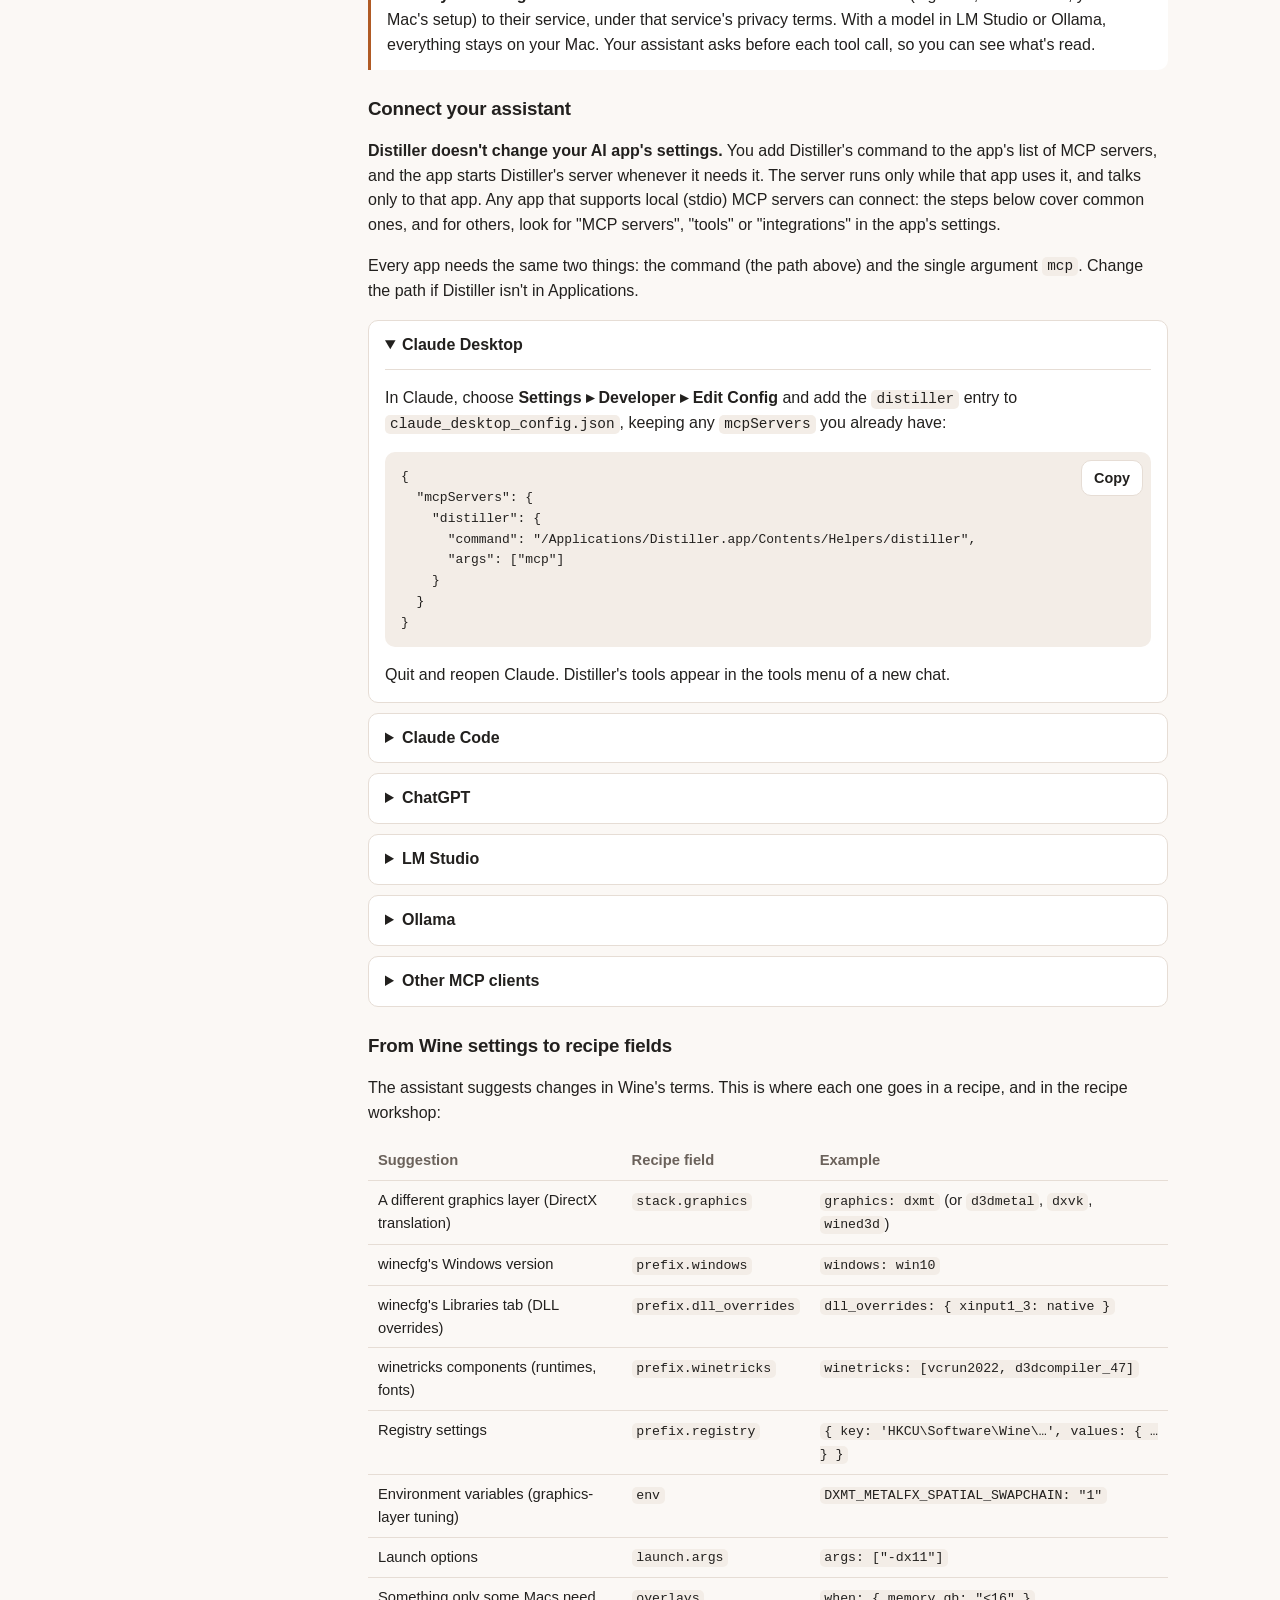
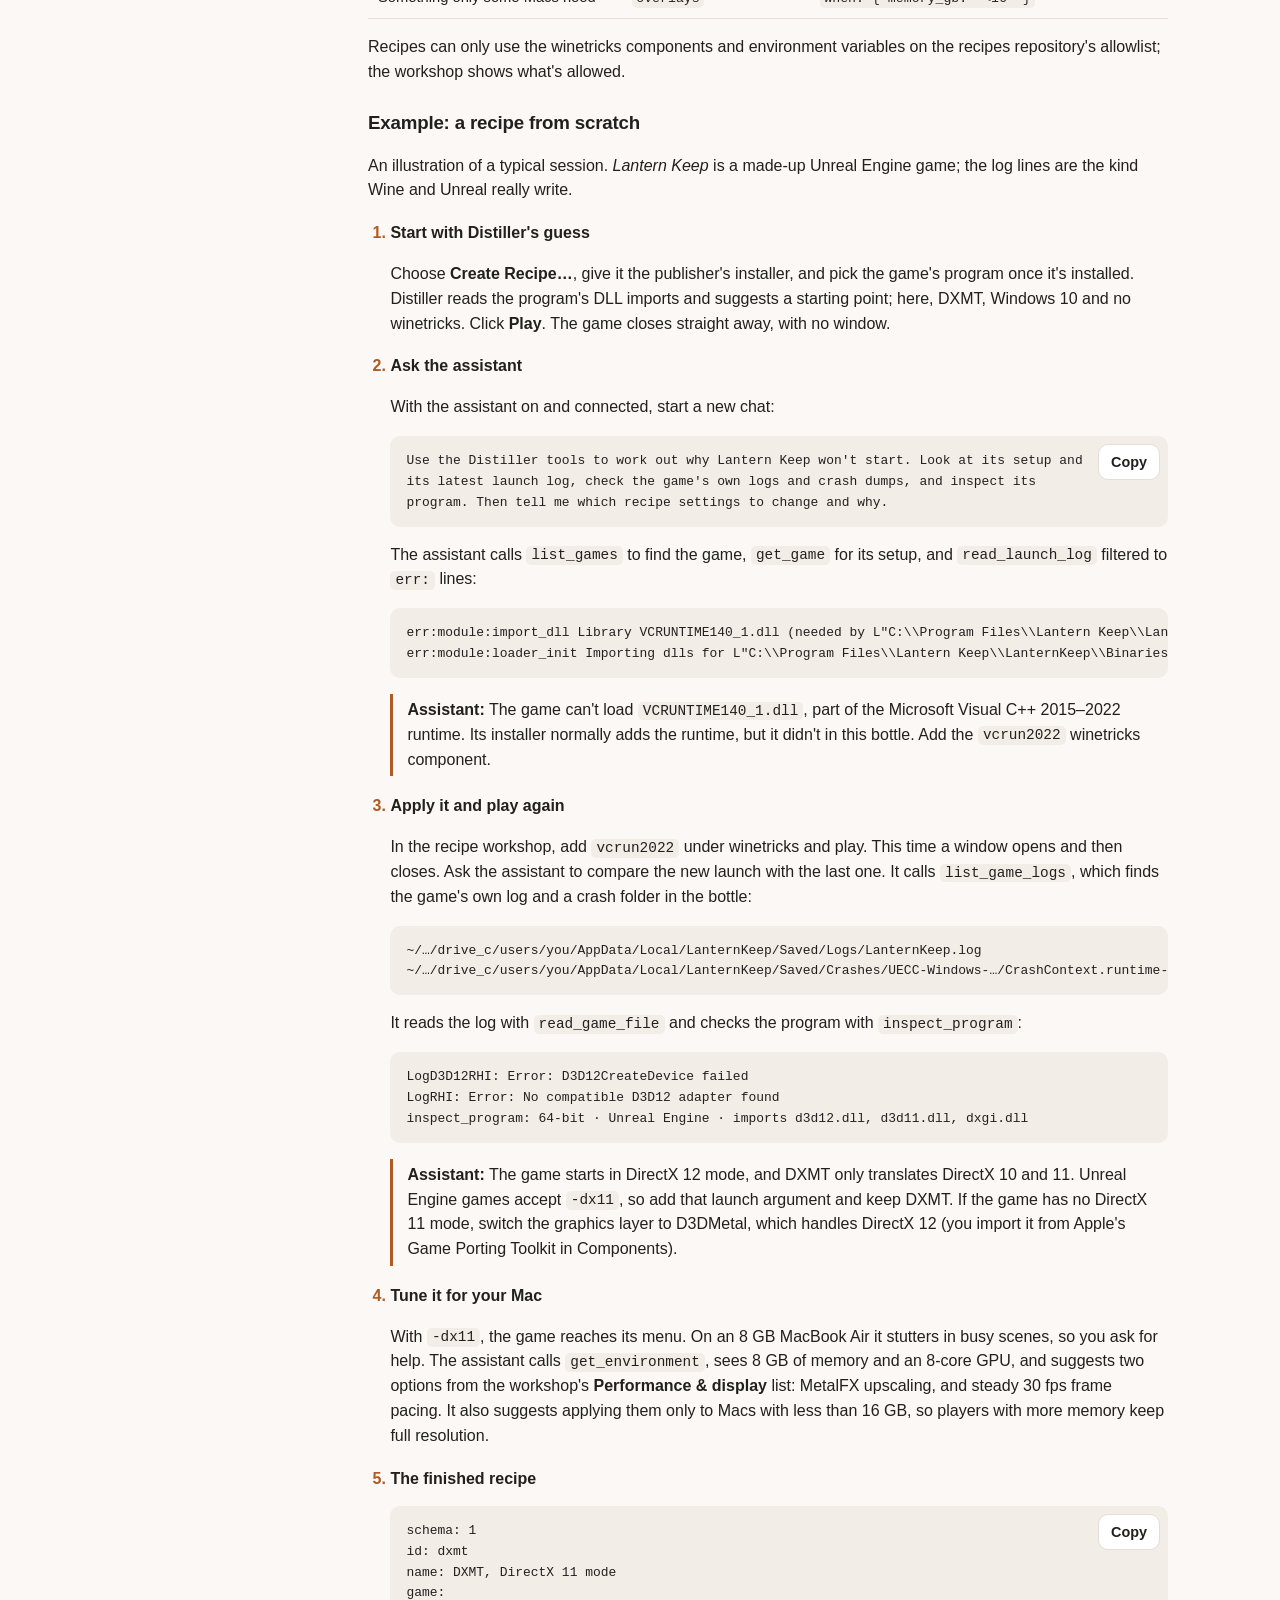
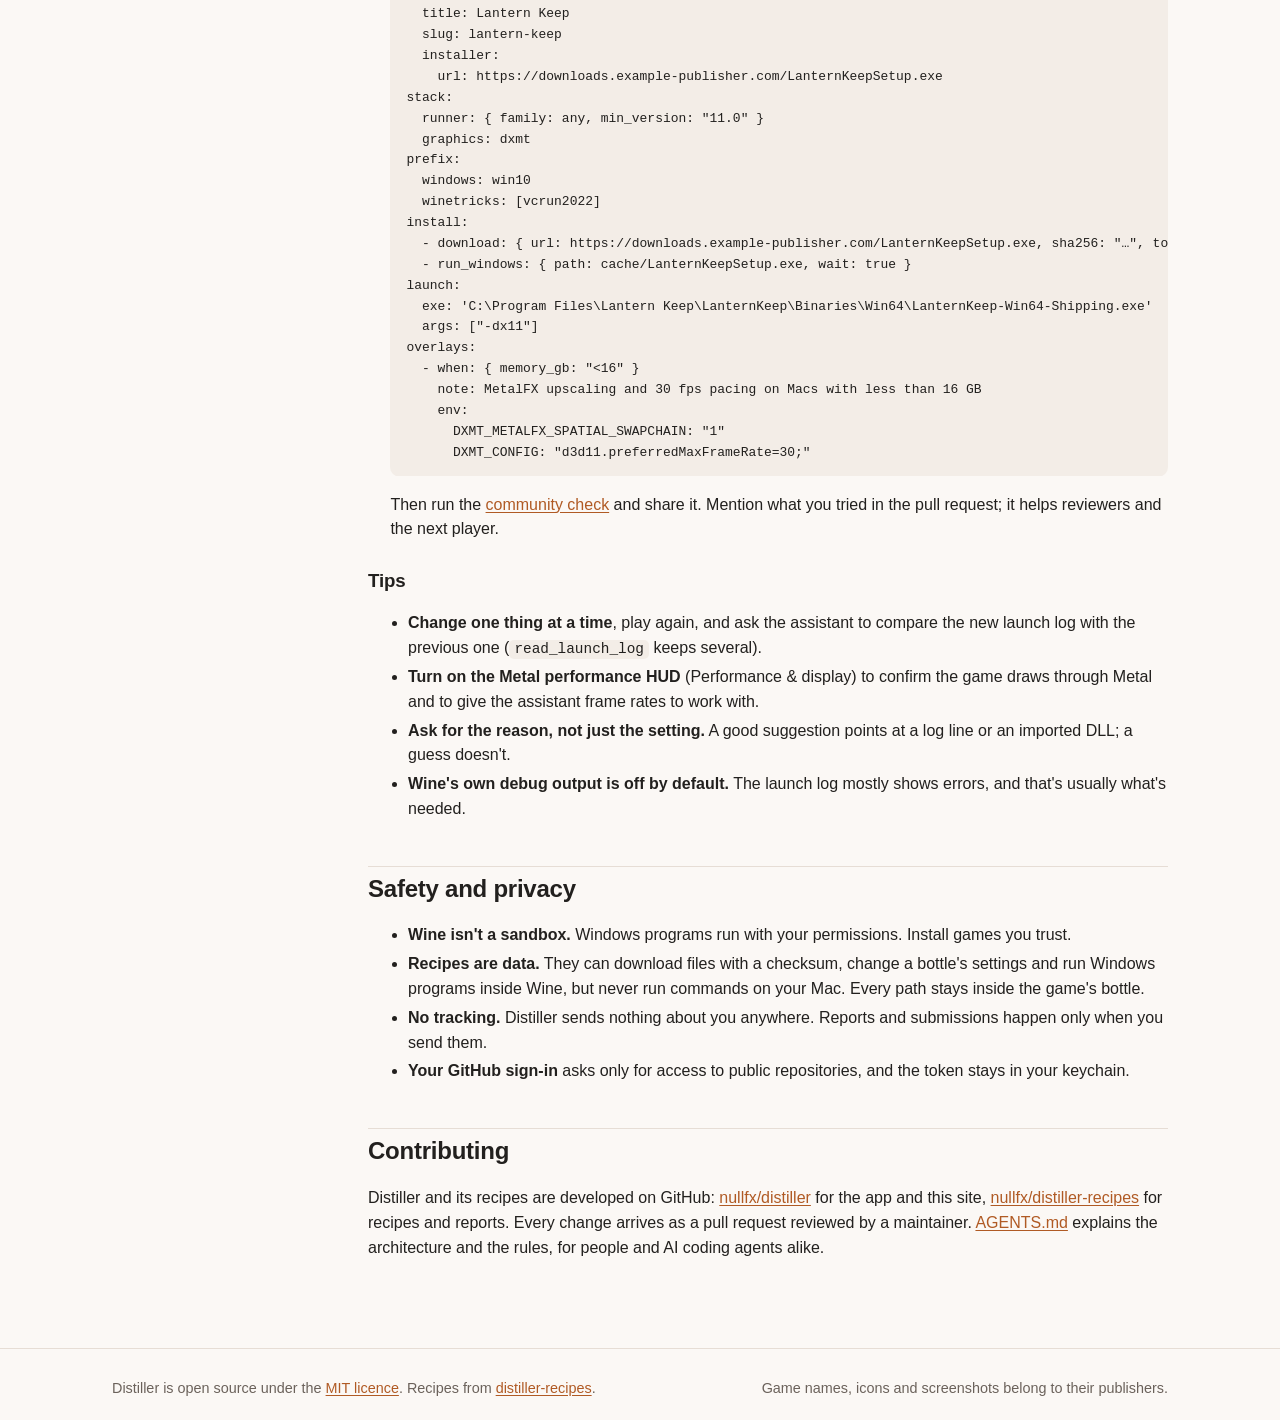
==== commit 4c7082db: "Installer: get it from the publisher's download page - InstallerCaptureView: the recipe workshop's "" ====
--- a/site/docs/index.html
+++ b/site/docs/index.html
@@ -102,6 +102,7 @@
         <section id="sharing">
           <h2>Sharing a recipe</h2>
           <p>Shared recipes must install the game from its <strong>publisher's official, public installer</strong> and download nothing else of the game. Before you submit, run the <strong>community check</strong> from the Submit window:</p>
+          <p>To find the installer's link, use <strong>Get from Download Page…</strong> in the recipe workshop's Official installer section. Distiller opens the publisher's download page in a private browser (nothing is kept); click the download for Windows as usual. Distiller saves the installer, notes the page and every link the download went through, and checks which one a player's Distiller can download directly, without the page's cookies and without links that expire. That link and the page go into the recipe.</p>
           <ol>
             <li>Distiller makes a fresh bottle, downloads the official installer (recording its checksum), applies your recipe's settings and starts the installer. Follow its steps.</li>
             <li>A small panel floats above everything from the moment the installer starts. Some installers finish; others start a launcher or the game themselves. Either way, choose the game's program from what's running in the test bottle, or start an installed one. Play until the game reaches its login screen or menu, and press <strong>⌃⌥⌘S</strong> (or click Capture) whenever it shows something worth sharing, during the install too. Screenshots the game saves with its own key are picked up too. Capturing needs Screen Recording permission for Distiller.</li>
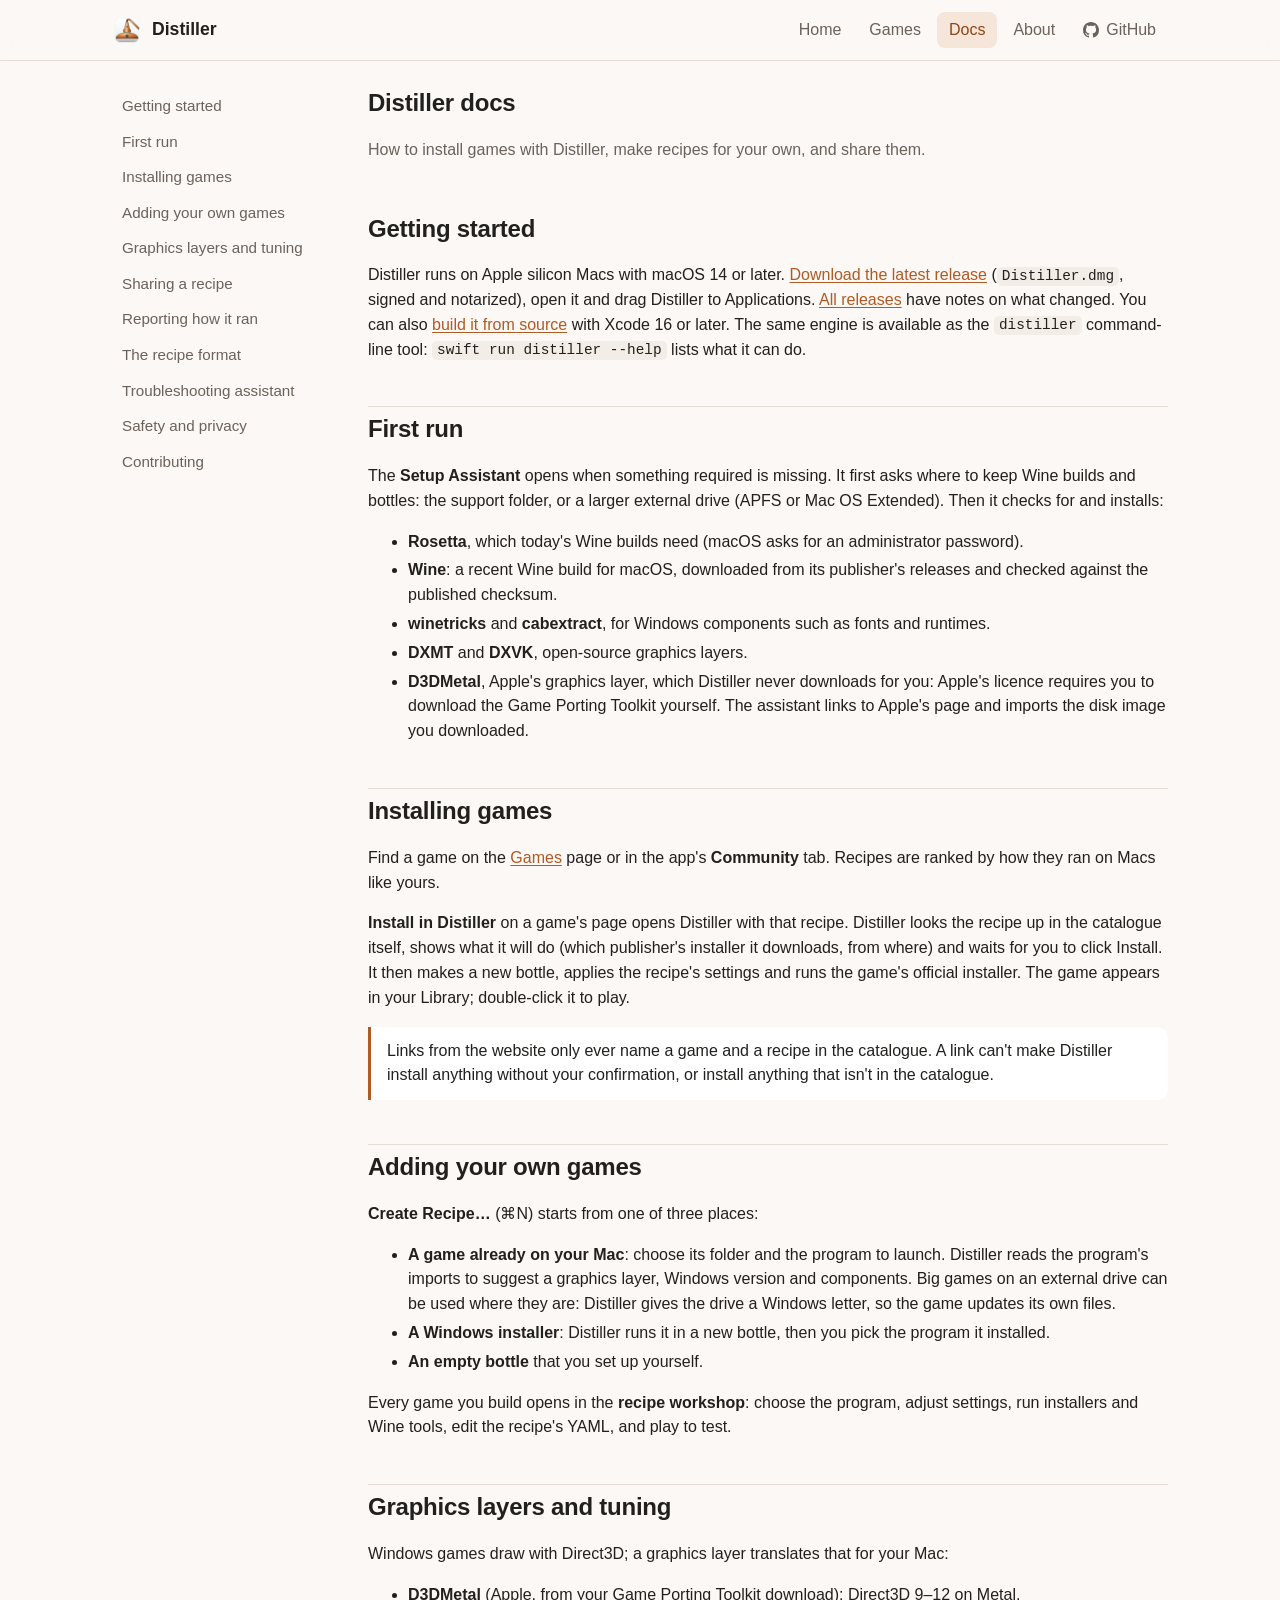
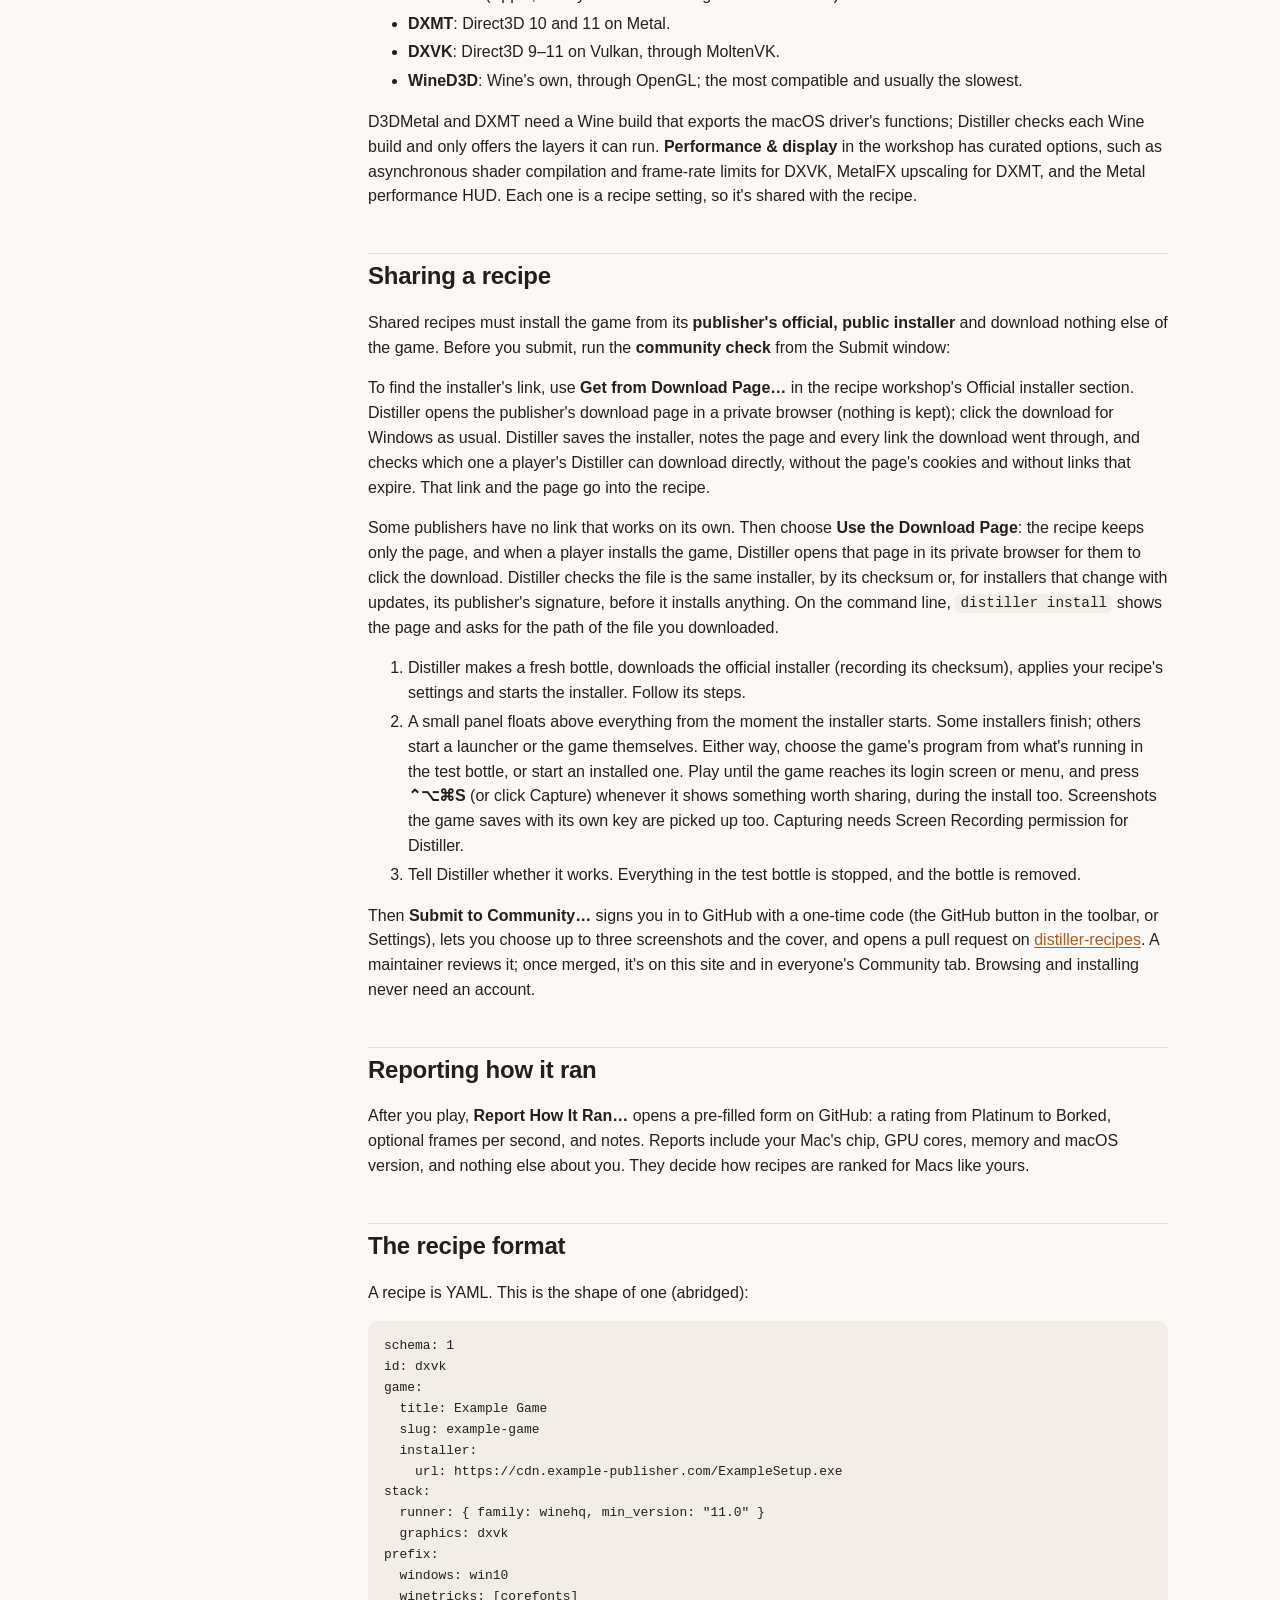
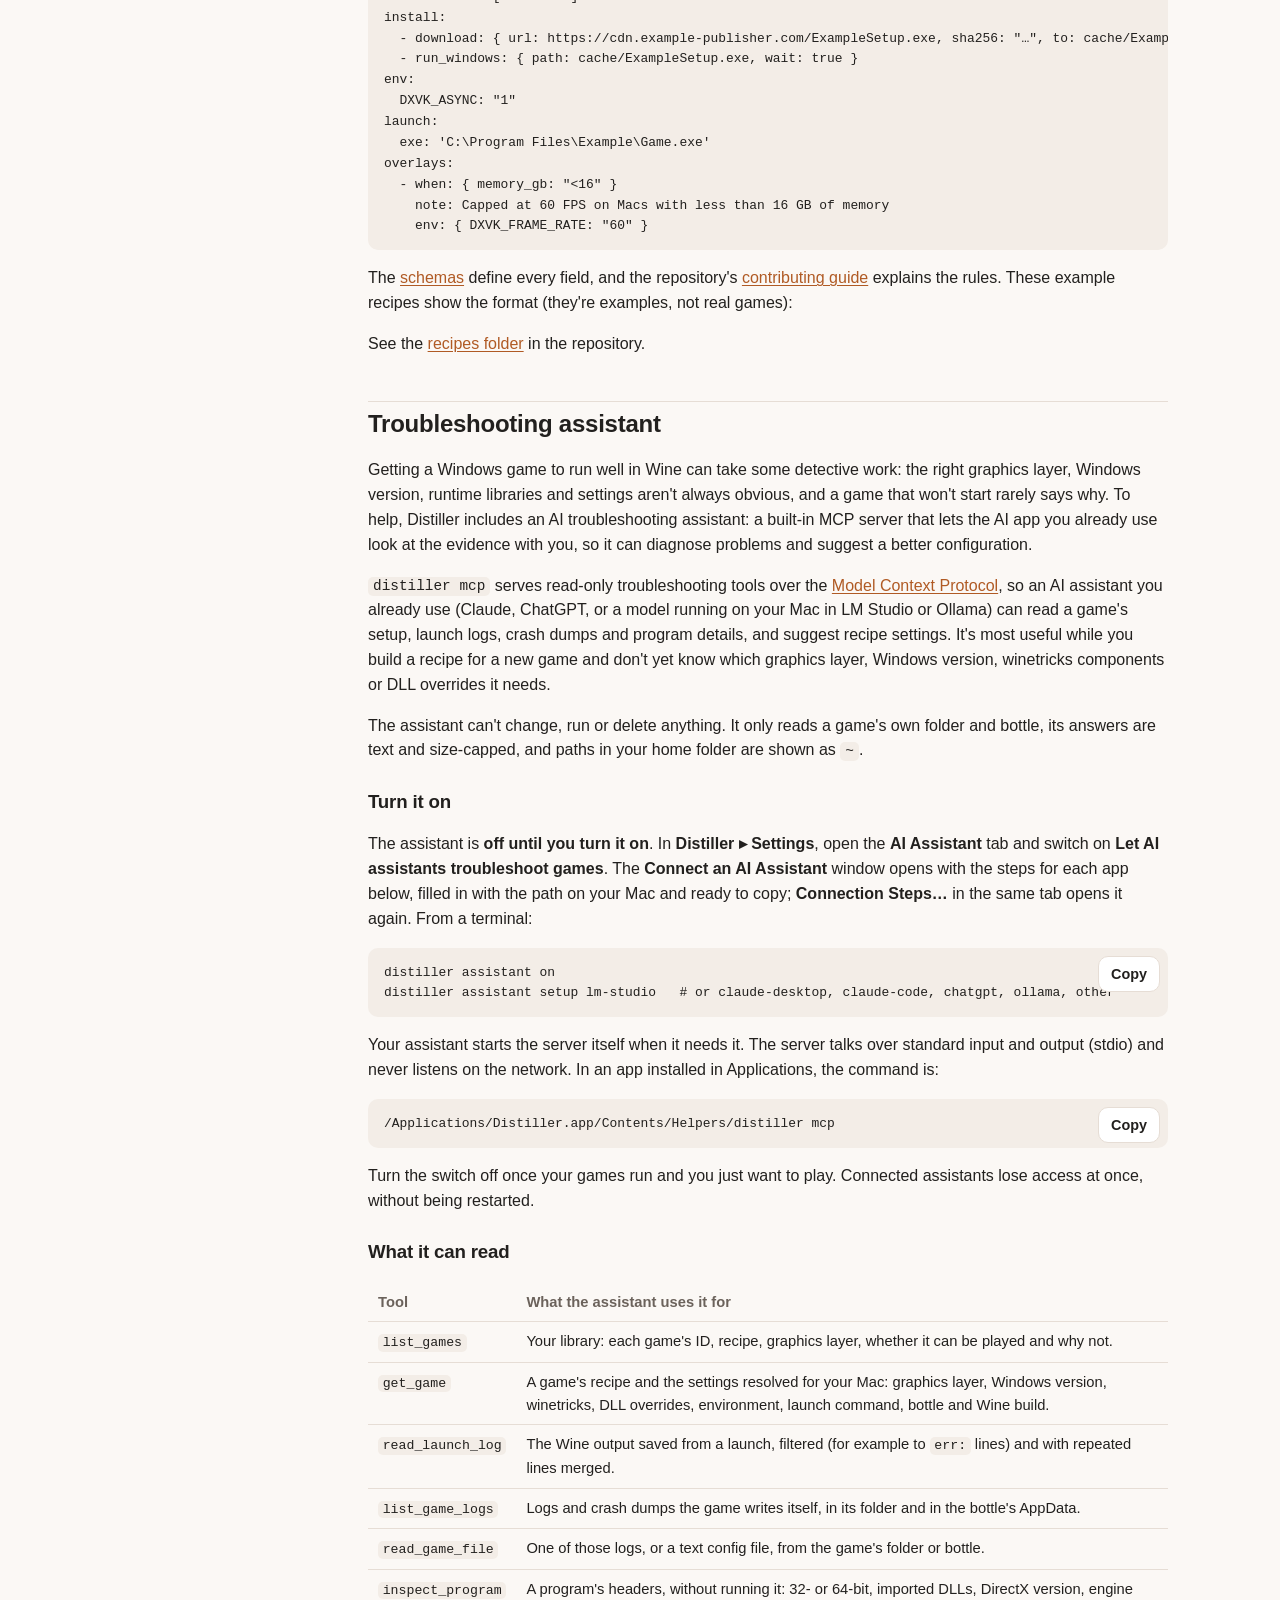
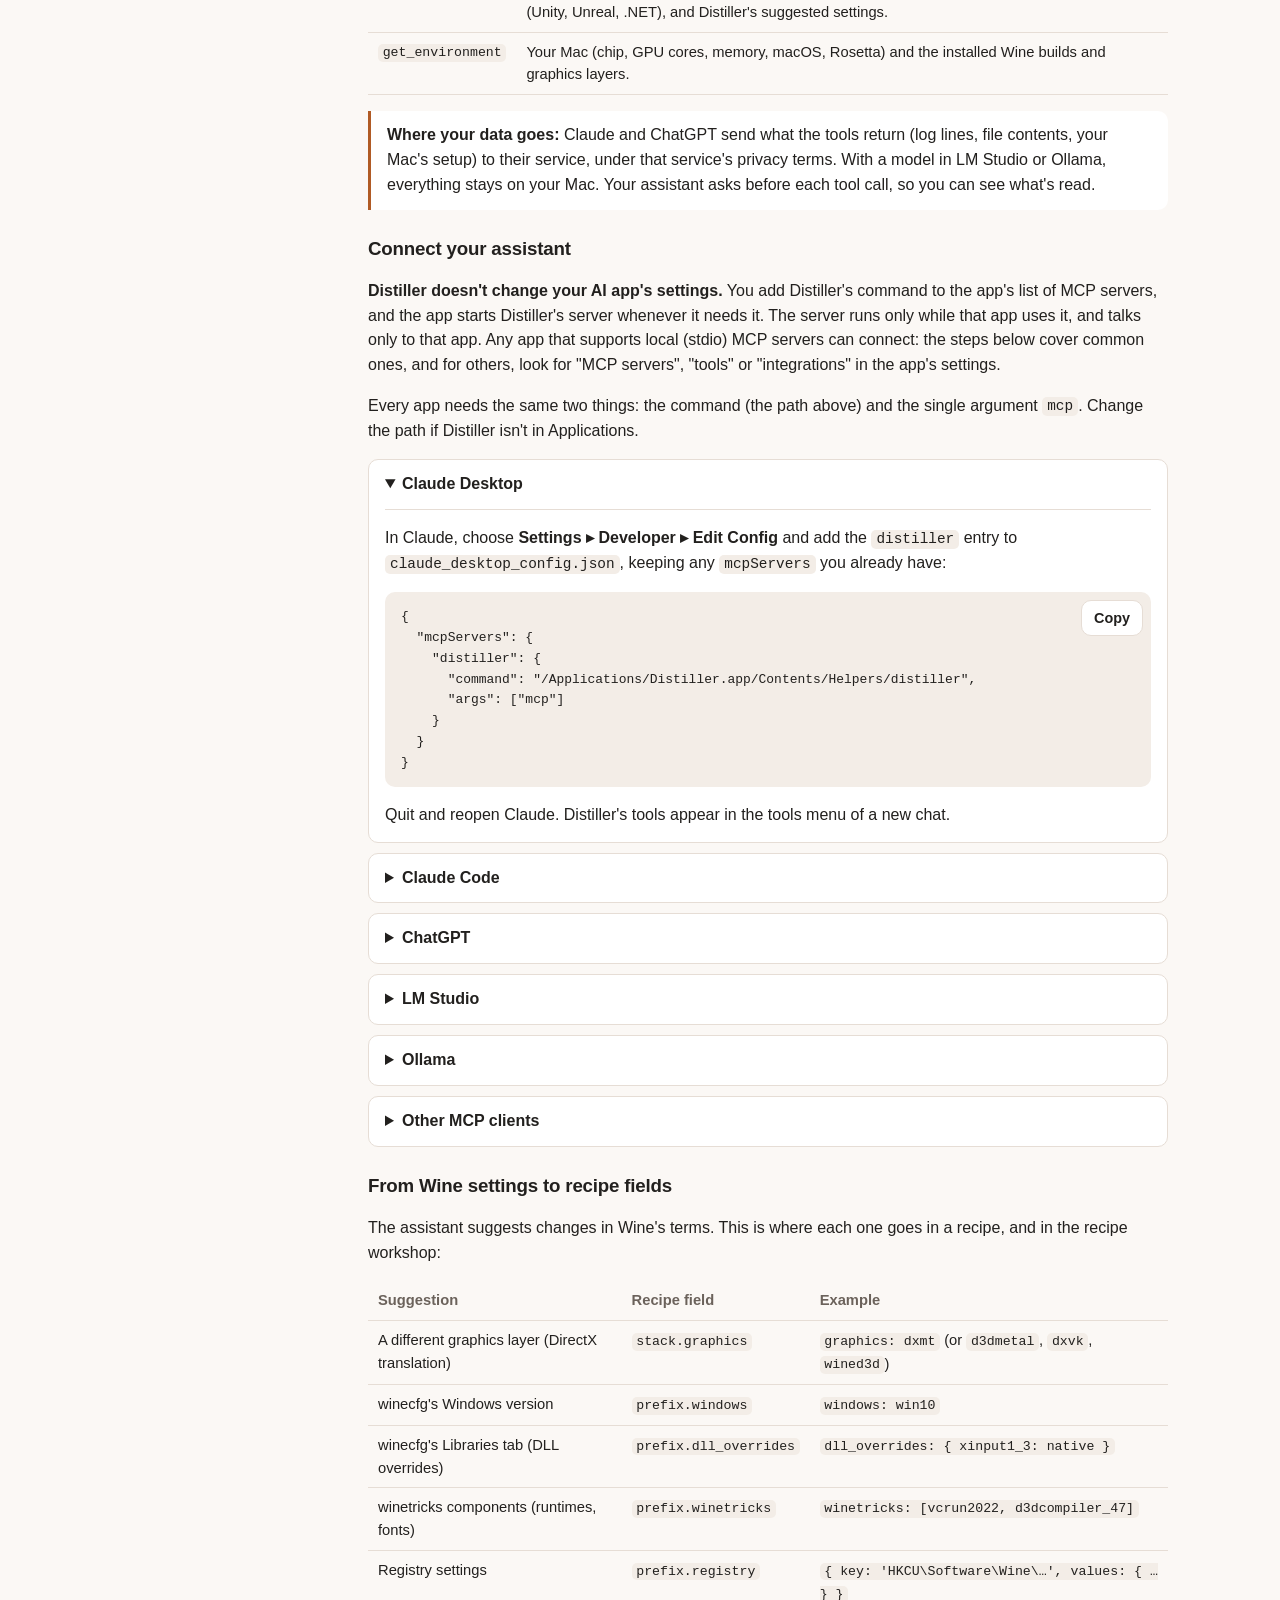
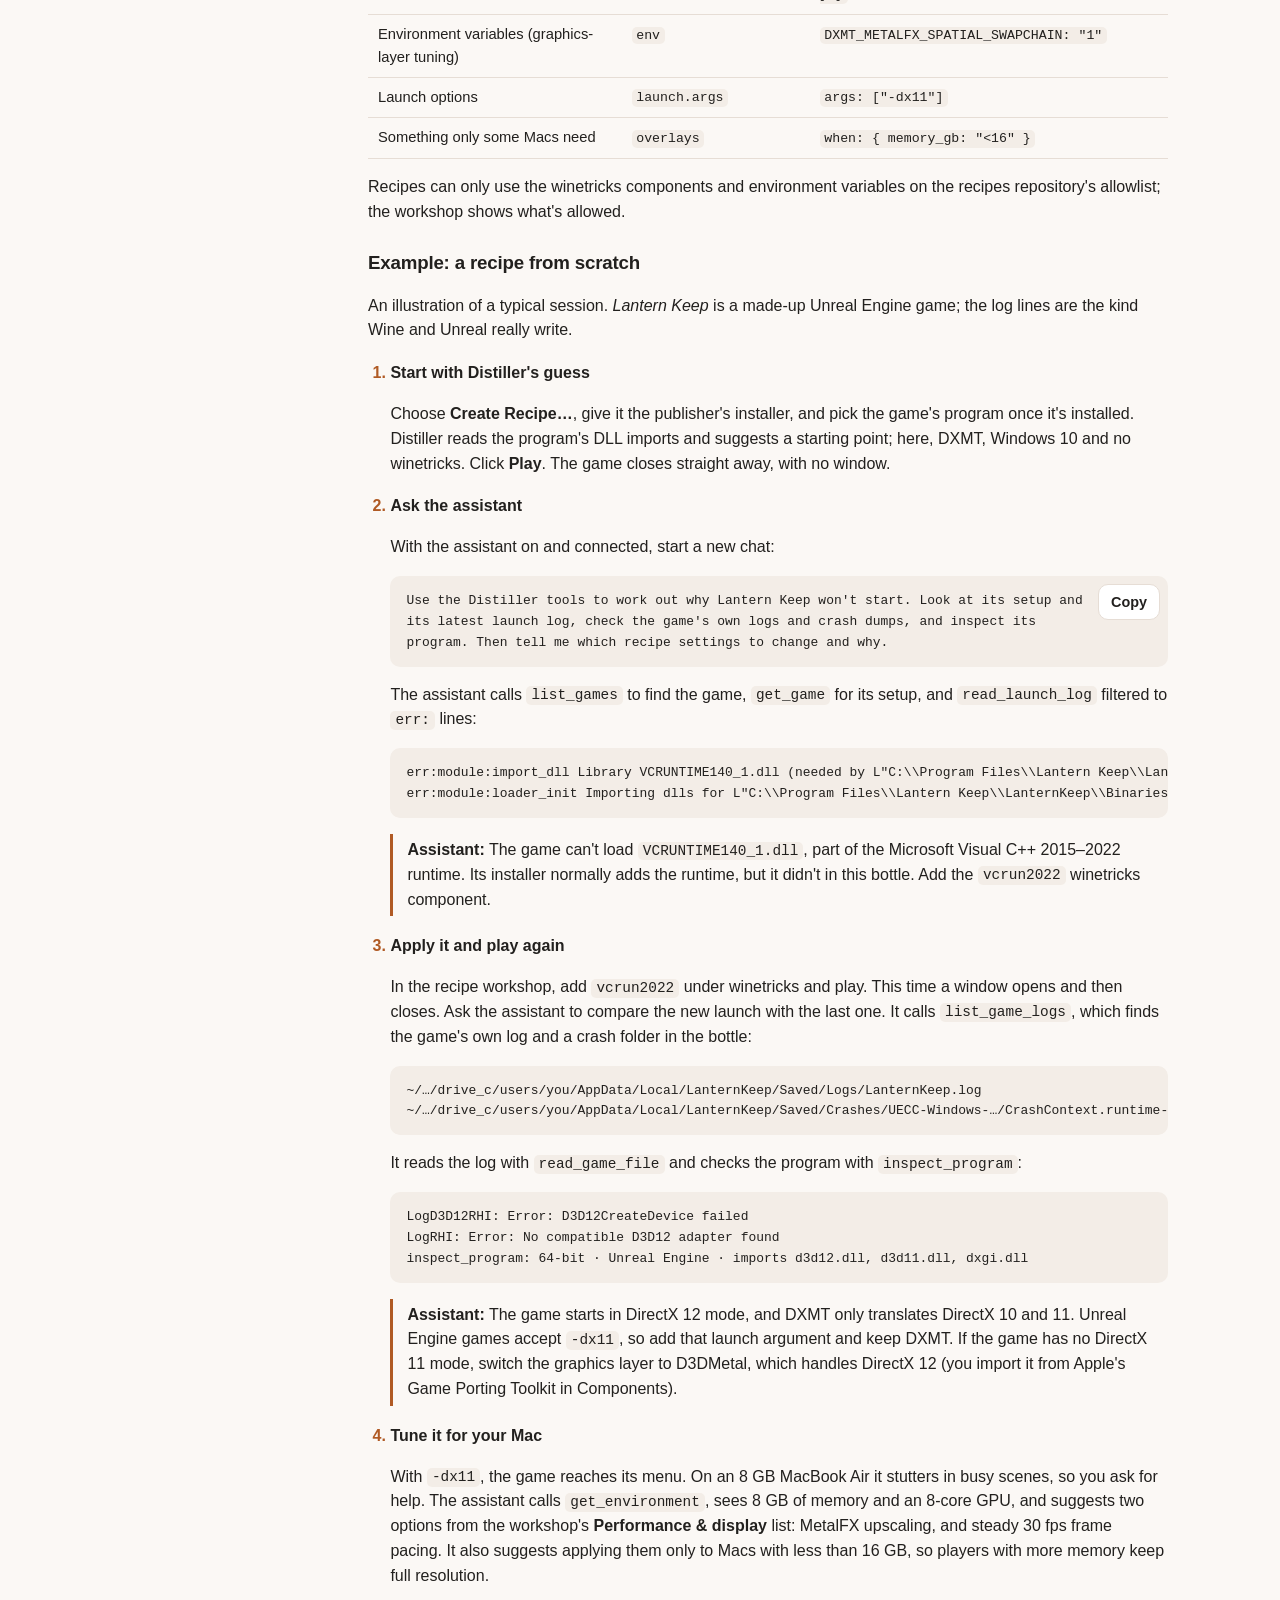
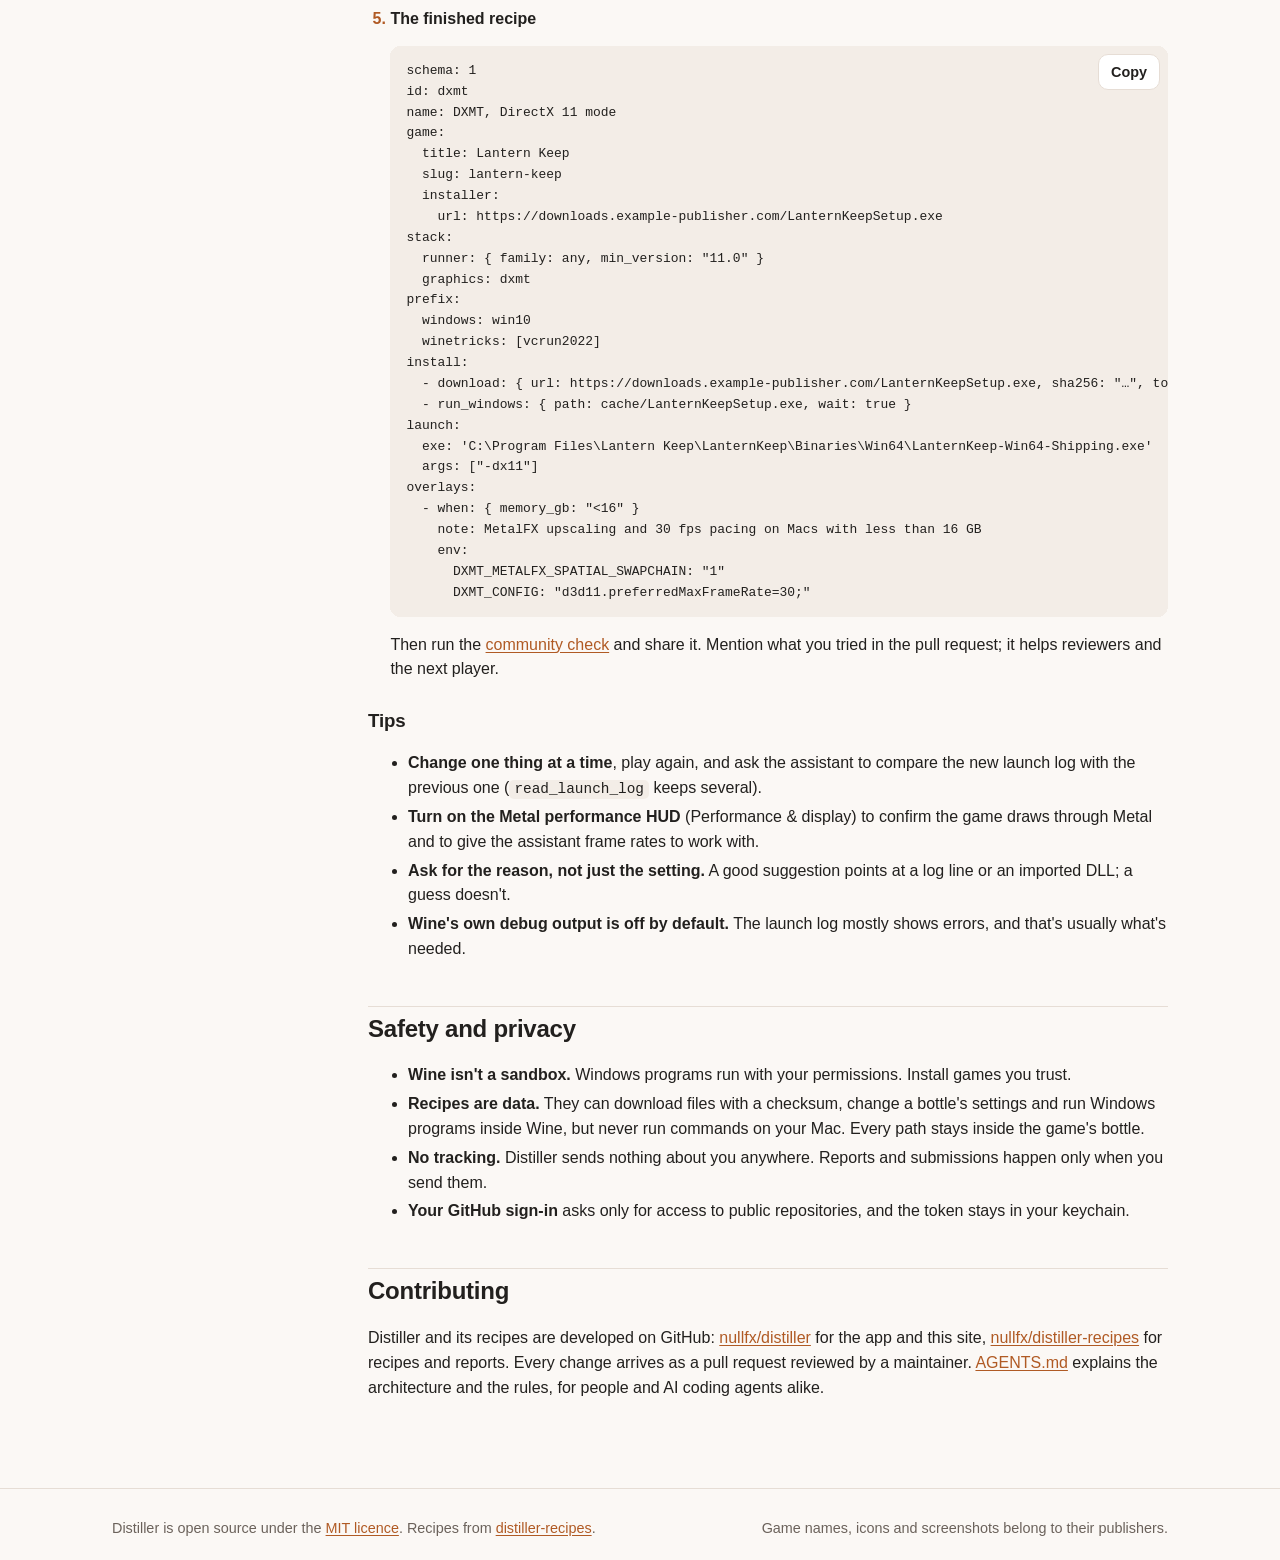
==== commit 9d1eb8be: "Installers downloaded from the publisher's page (user_download, schema 2) Some publishers have no in" ====
--- a/site/docs/index.html
+++ b/site/docs/index.html
@@ -103,6 +103,7 @@
           <h2>Sharing a recipe</h2>
           <p>Shared recipes must install the game from its <strong>publisher's official, public installer</strong> and download nothing else of the game. Before you submit, run the <strong>community check</strong> from the Submit window:</p>
           <p>To find the installer's link, use <strong>Get from Download Page…</strong> in the recipe workshop's Official installer section. Distiller opens the publisher's download page in a private browser (nothing is kept); click the download for Windows as usual. Distiller saves the installer, notes the page and every link the download went through, and checks which one a player's Distiller can download directly, without the page's cookies and without links that expire. That link and the page go into the recipe.</p>
+          <p>Some publishers have no link that works on its own. Then choose <strong>Use the Download Page</strong>: the recipe keeps only the page, and when a player installs the game, Distiller opens that page in its private browser for them to click the download. Distiller checks the file is the same installer, by its checksum or, for installers that change with updates, its publisher's signature, before it installs anything. On the command line, <code>distiller install</code> shows the page and asks for the path of the file you downloaded.</p>
           <ol>
             <li>Distiller makes a fresh bottle, downloads the official installer (recording its checksum), applies your recipe's settings and starts the installer. Follow its steps.</li>
             <li>A small panel floats above everything from the moment the installer starts. Some installers finish; others start a launcher or the game themselves. Either way, choose the game's program from what's running in the test bottle, or start an installed one. Play until the game reaches its login screen or menu, and press <strong>⌃⌥⌘S</strong> (or click Capture) whenever it shows something worth sharing, during the install too. Screenshots the game saves with its own key are picked up too. Capturing needs Screen Recording permission for Distiller.</li>
